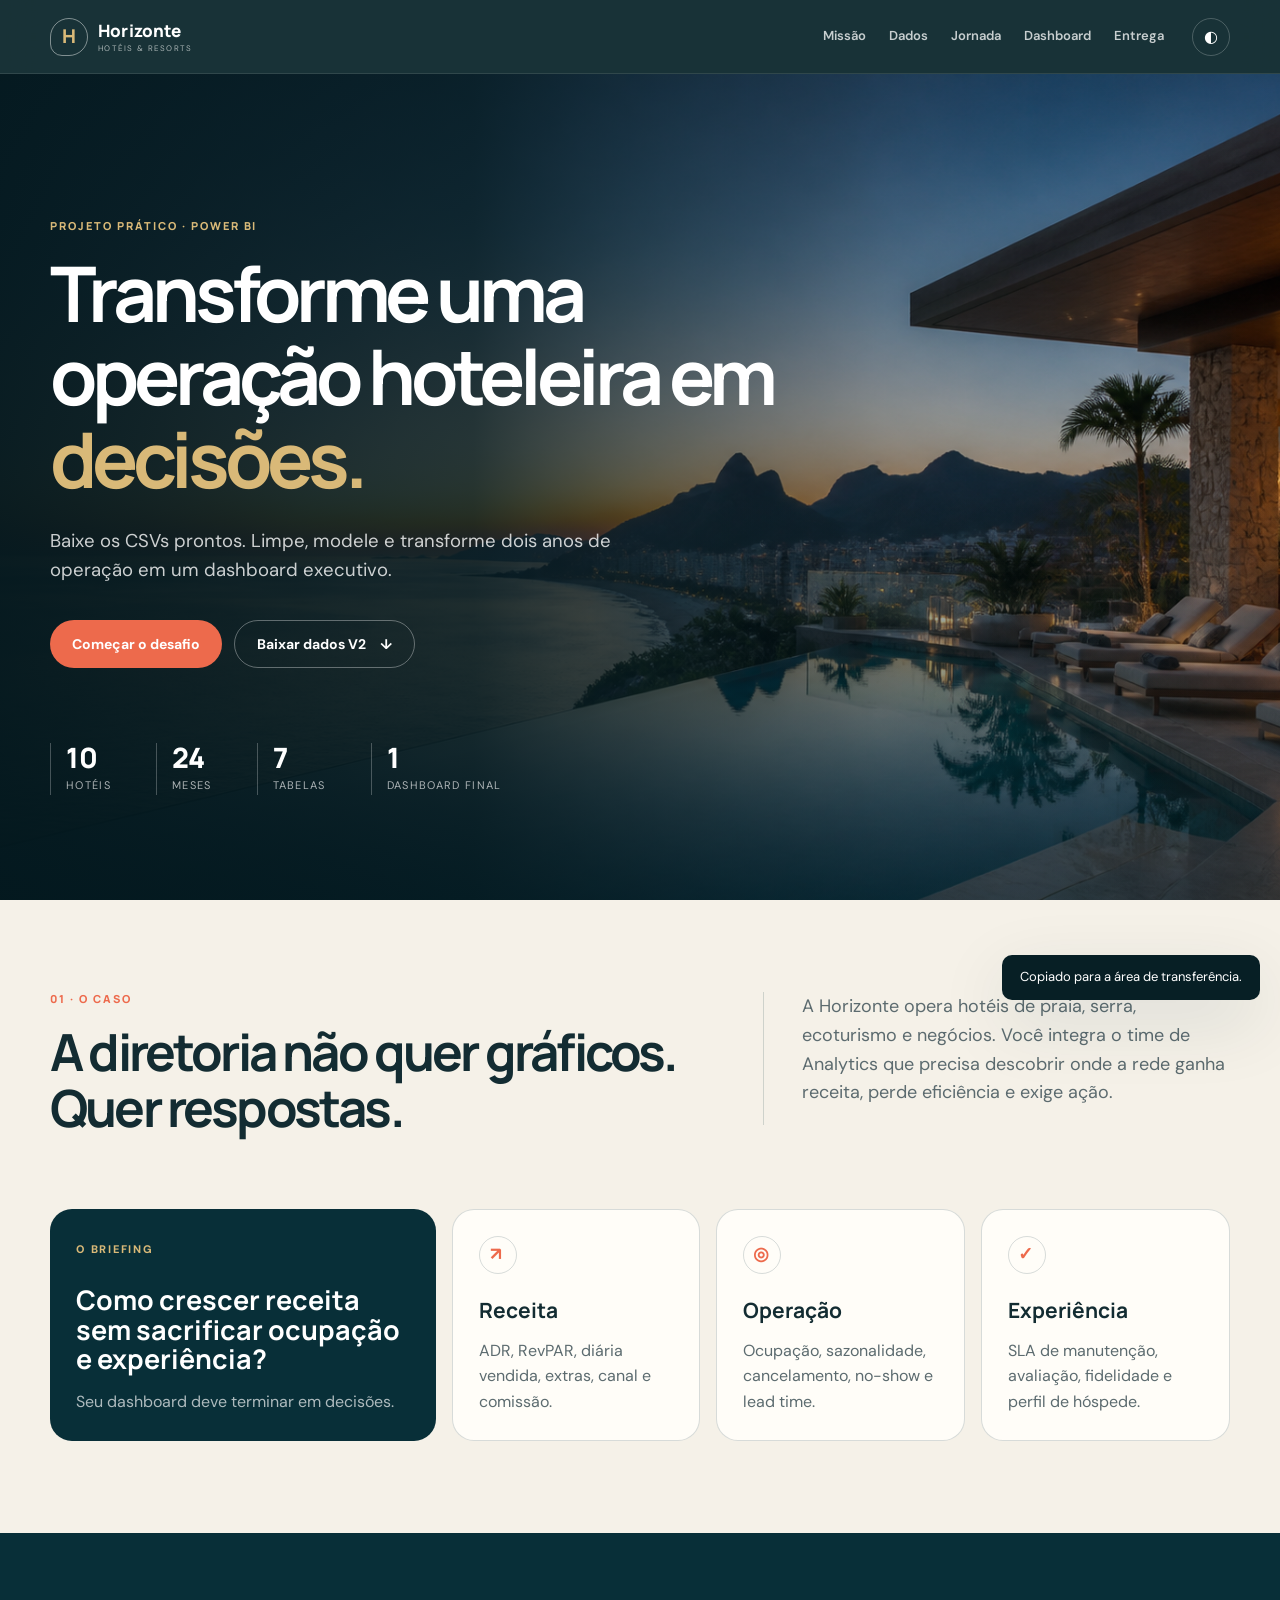
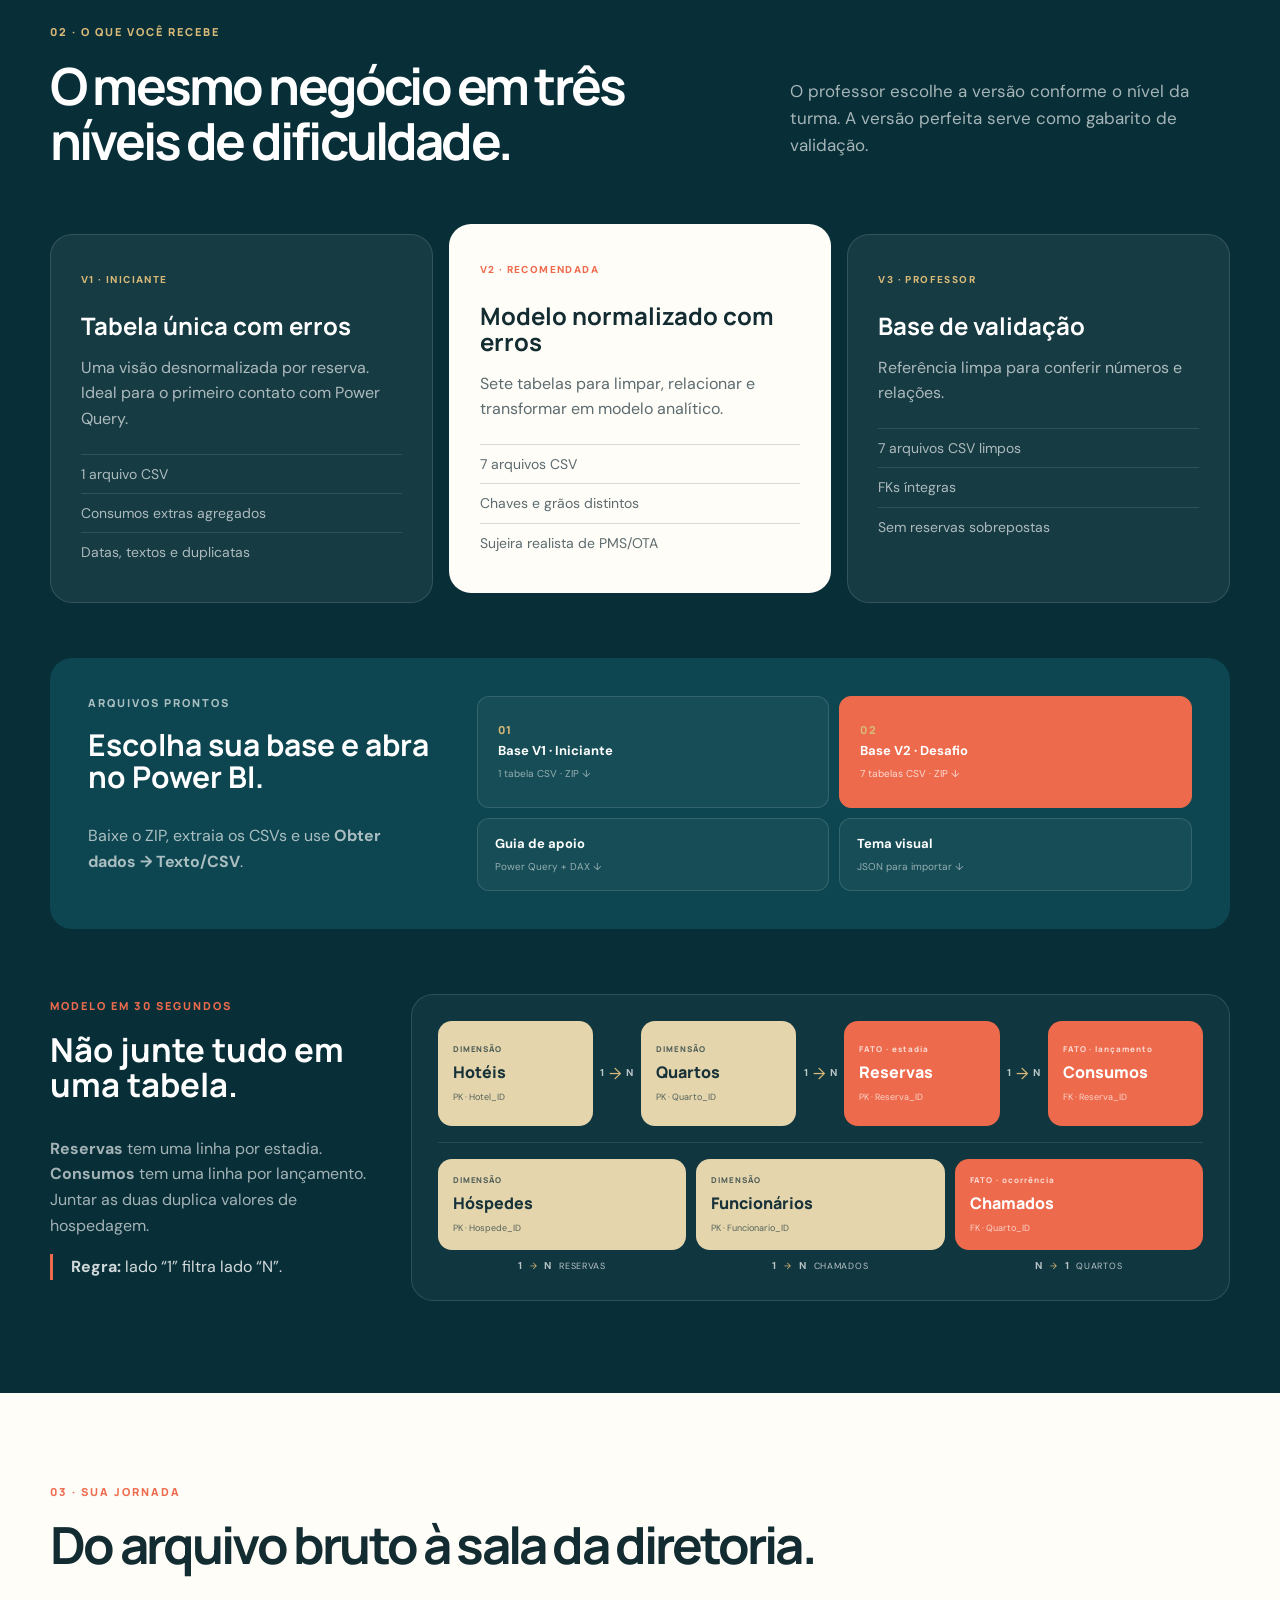
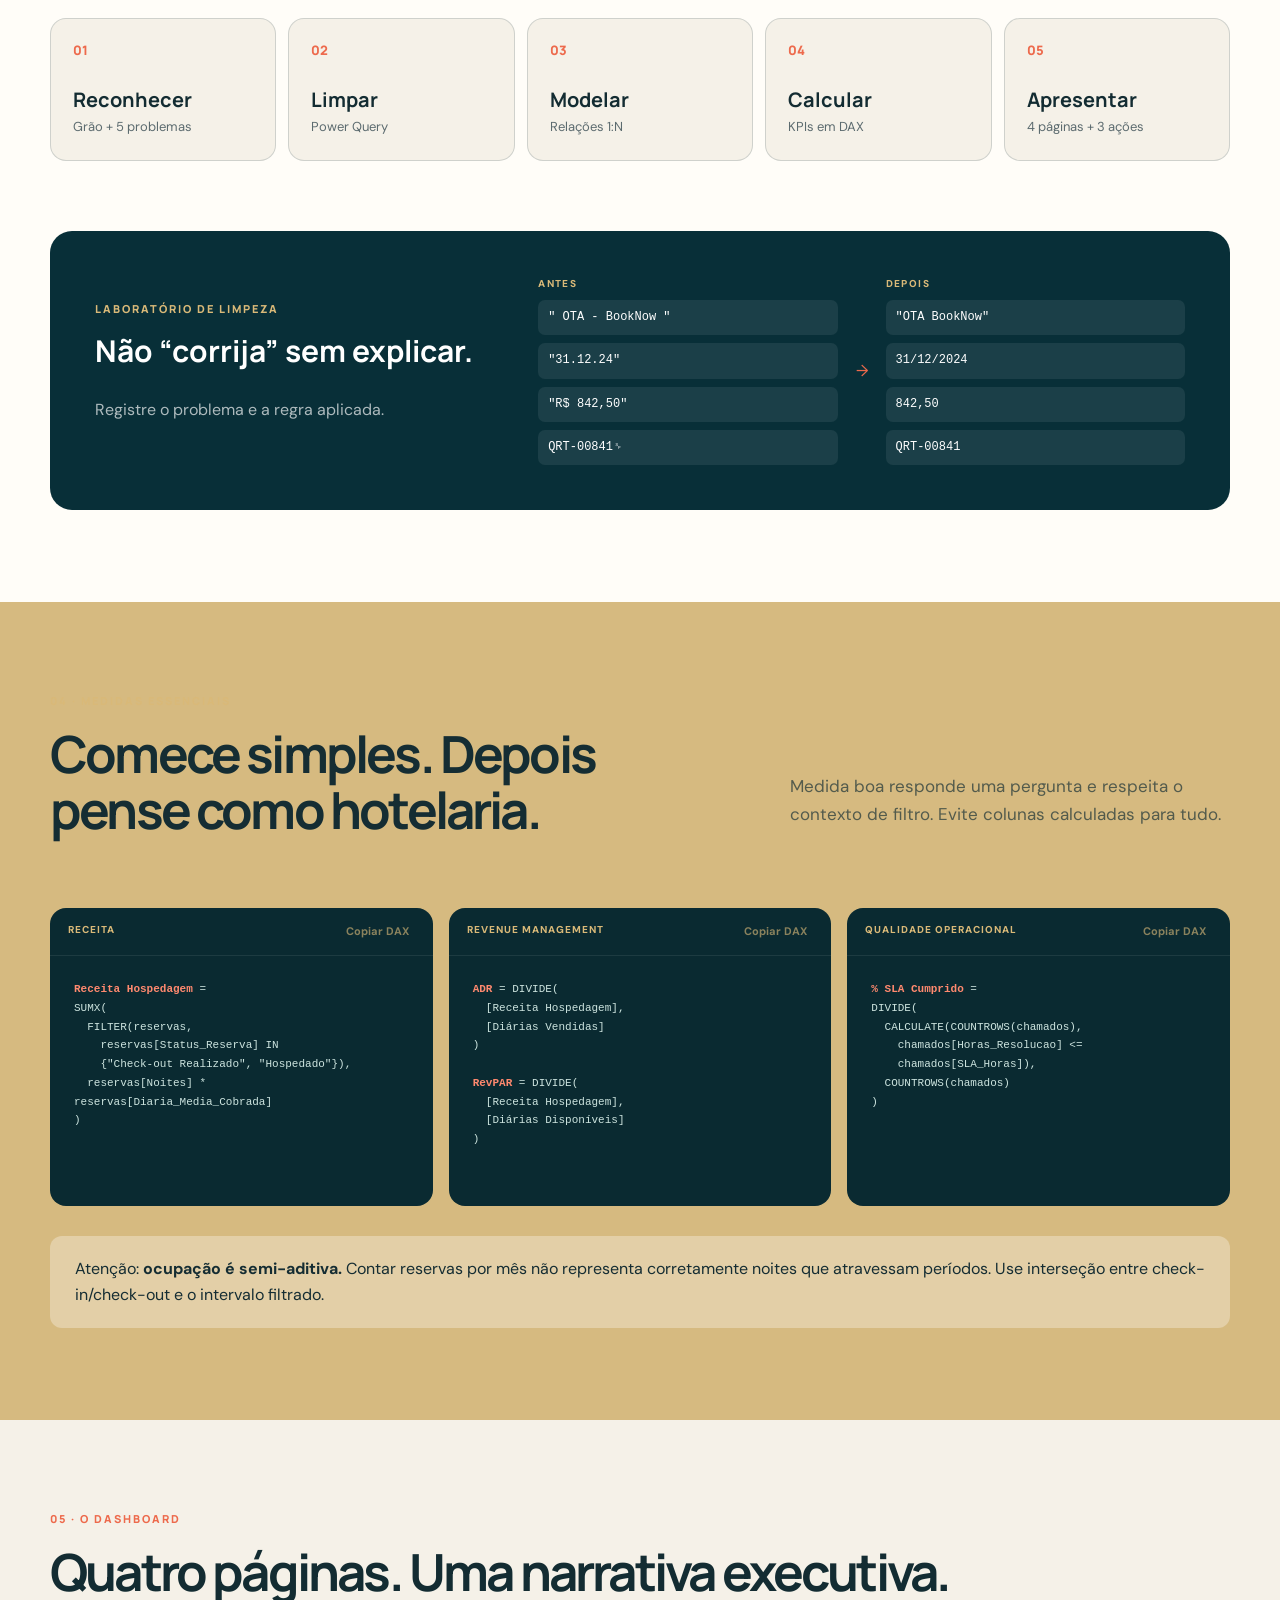
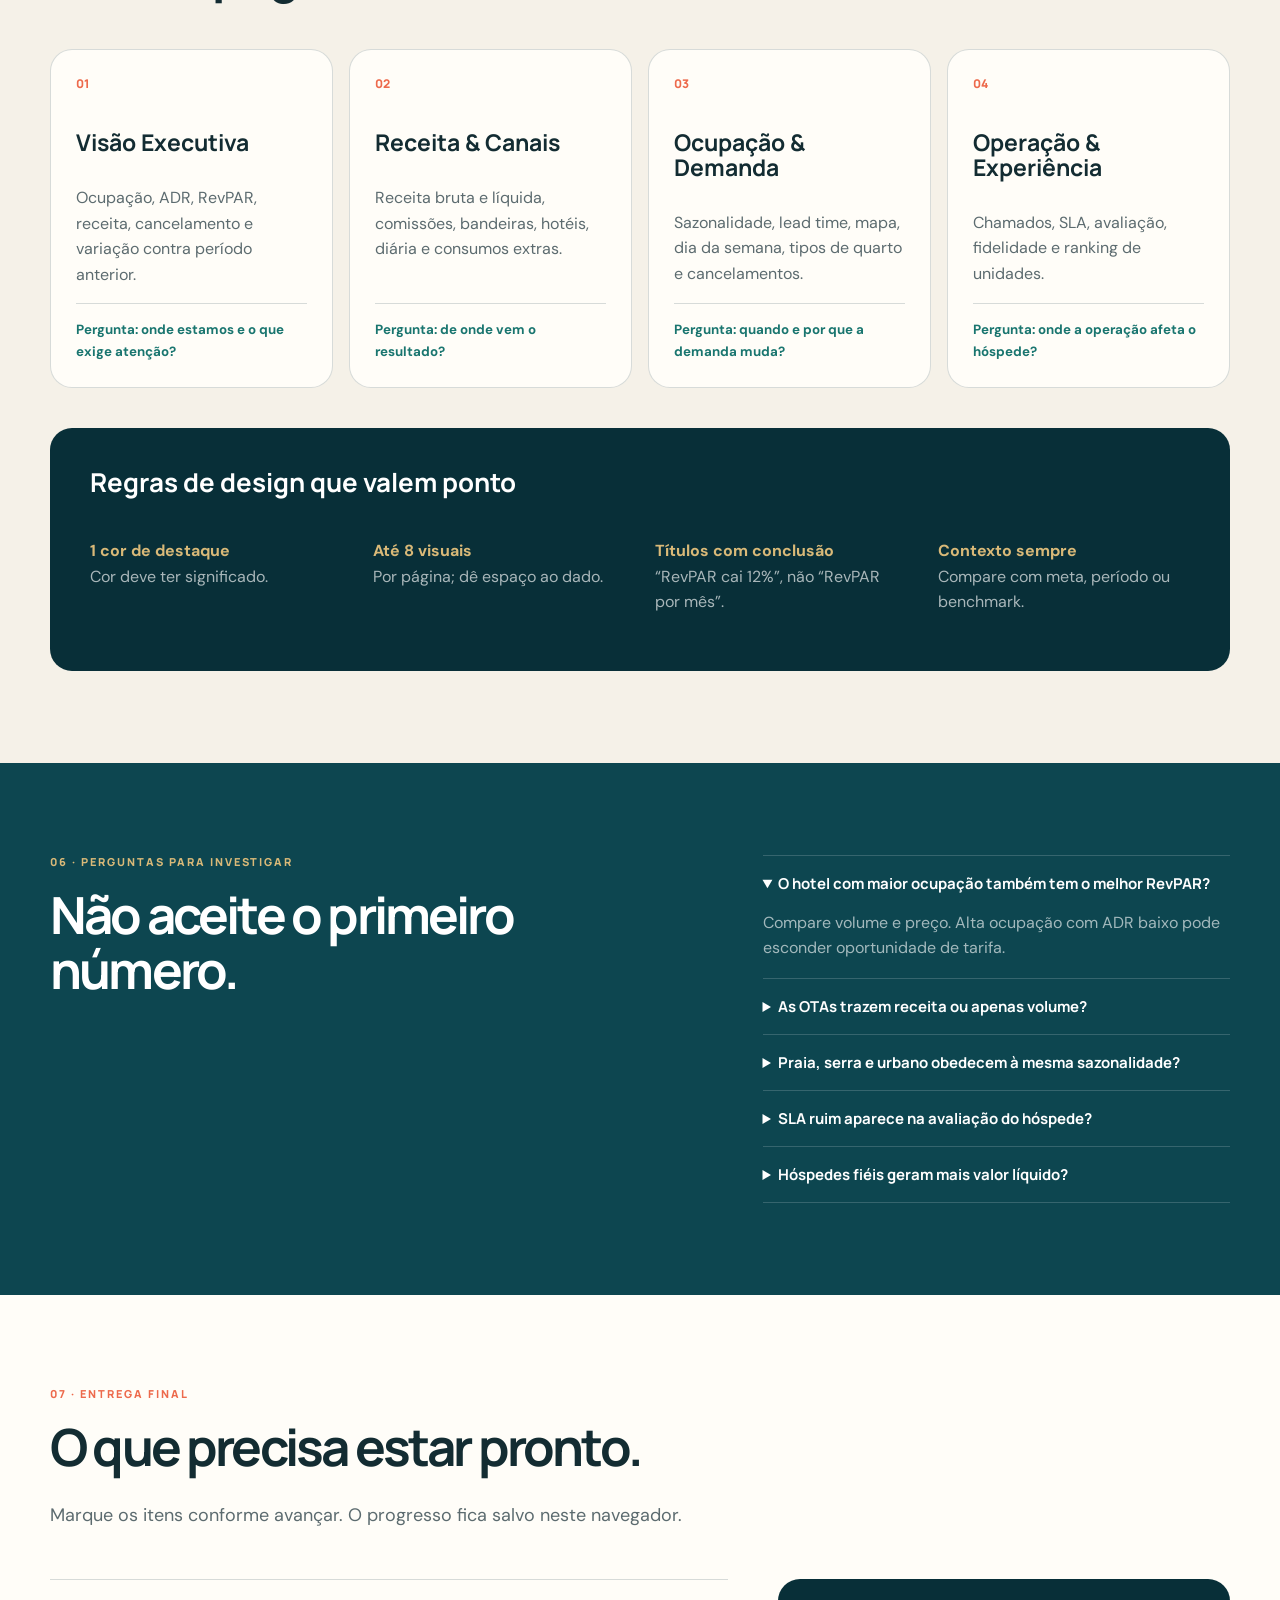
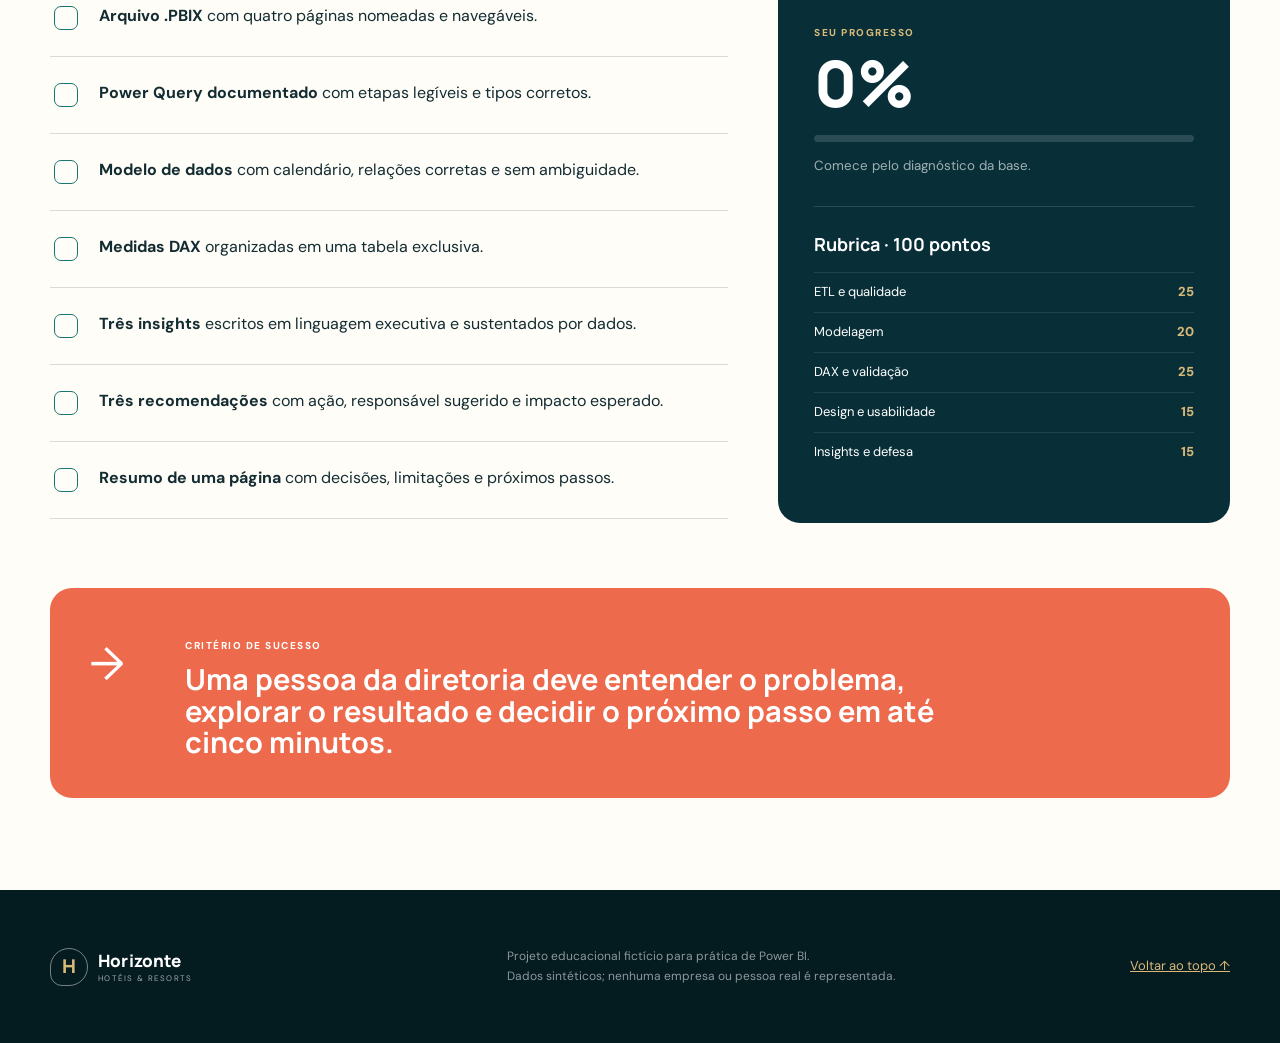
==== docs/index.html @ 4c32bcae "Simplifica site e publica datasets prontos" ====
<!doctype html>
<html lang="pt-BR">
<head>
  <meta charset="utf-8">
  <meta name="viewport" content="width=device-width, initial-scale=1">
  <meta name="description" content="Desafio completo de Power BI com dados sintéticos da rede fictícia Horizonte Hotéis & Resorts.">
  <meta name="theme-color" content="#092f38">
  <meta property="og:title" content="Horizonte Hotéis — Desafio Power BI">
  <meta property="og:description" content="Do dado bruto ao dashboard executivo: uma atividade prática de hotelaria.">
  <meta property="og:type" content="website">
  <meta property="og:url" content="https://profmv.github.io/kit-horizonte-hoteis/">
  <meta property="og:image" content="https://profmv.github.io/kit-horizonte-hoteis/assets/horizonte-hero.png">
  <link rel="canonical" href="https://profmv.github.io/kit-horizonte-hoteis/">
  <title>Horizonte Hotéis — Desafio Power BI</title>
  <link rel="preconnect" href="https://fonts.googleapis.com">
  <link rel="preconnect" href="https://fonts.gstatic.com" crossorigin>
  <link href="https://fonts.googleapis.com/css2?family=DM+Sans:wght@400;500;600;700&family=Manrope:wght@500;600;700;800&display=swap" rel="stylesheet">
  <link rel="stylesheet" href="styles.css">
</head>
<body>
  <a class="skip-link" href="#conteudo">Pular para o conteúdo</a>
  <div class="reading-progress" aria-hidden="true"><span id="readingBar"></span></div>

  <header class="topbar">
    <a class="brand" href="#inicio" aria-label="Horizonte Hotéis — início">
      <span class="brand-mark" aria-hidden="true">H</span>
      <span><strong>Horizonte</strong><small>Hotéis &amp; Resorts</small></span>
    </a>
    <button class="menu-button" id="menuButton" type="button" aria-expanded="false" aria-controls="mainNav">Menu</button>
    <nav id="mainNav" aria-label="Navegação principal">
      <a href="#missao">Missão</a>
      <a href="#dados">Dados</a>
      <a href="#jornada">Jornada</a>
      <a href="#dashboard">Dashboard</a>
      <a href="#entrega">Entrega</a>
    </nav>
    <button class="theme-button" id="themeButton" type="button" aria-label="Alternar tema">◐</button>
  </header>

  <main id="conteudo">
    <section class="hero" id="inicio">
      <img src="assets/horizonte-hero.png" alt="Resort contemporâneo com piscina e vista para o litoral ao amanhecer">
      <div class="hero-overlay"></div>
      <div class="hero-content wrap">
        <p class="eyebrow">PROJETO PRÁTICO · POWER BI</p>
        <h1>Transforme uma operação hoteleira em <em>decisões.</em></h1>
        <p class="hero-copy">Baixe os CSVs prontos. Limpe, modele e transforme dois anos de operação em um dashboard executivo.</p>
        <div class="hero-actions">
          <a class="button primary" href="#missao">Começar o desafio</a>
          <a class="button ghost" href="downloads/base-v2-desafio.zip" download>Baixar dados V2 <span>↓</span></a>
        </div>
        <dl class="hero-stats" aria-label="Resumo do desafio">
          <div><dt>10</dt><dd>hotéis</dd></div>
          <div><dt>24</dt><dd>meses</dd></div>
          <div><dt>7</dt><dd>tabelas</dd></div>
          <div><dt>1</dt><dd>dashboard final</dd></div>
        </dl>
      </div>
    </section>

    <section class="section intro" id="missao">
      <div class="wrap split-heading">
        <div>
          <p class="eyebrow coral">01 · O CASO</p>
          <h2>A diretoria não quer gráficos.<br>Quer respostas.</h2>
        </div>
        <div class="lead-block">
          <p>A Horizonte opera hotéis de praia, serra, ecoturismo e negócios. Você integra o time de Analytics que precisa descobrir onde a rede ganha receita, perde eficiência e exige ação.</p>
        </div>
      </div>
      <div class="wrap brief-grid">
        <article class="brief-card featured">
          <span class="card-number">O briefing</span>
          <h3>Como crescer receita sem sacrificar ocupação e experiência?</h3>
          <p>Seu dashboard deve terminar em decisões.</p>
        </article>
        <article class="brief-card">
          <span class="icon-chip" aria-hidden="true">↗</span>
          <h3>Receita</h3>
          <p>ADR, RevPAR, diária vendida, extras, canal e comissão.</p>
        </article>
        <article class="brief-card">
          <span class="icon-chip" aria-hidden="true">◎</span>
          <h3>Operação</h3>
          <p>Ocupação, sazonalidade, cancelamento, no-show e lead time.</p>
        </article>
        <article class="brief-card">
          <span class="icon-chip" aria-hidden="true">✓</span>
          <h3>Experiência</h3>
          <p>SLA de manutenção, avaliação, fidelidade e perfil de hóspede.</p>
        </article>
      </div>
    </section>

    <section class="section data-section" id="dados">
      <div class="wrap">
        <p class="eyebrow sand">02 · O QUE VOCÊ RECEBE</p>
        <div class="section-title-row">
          <h2>O mesmo negócio em três níveis de dificuldade.</h2>
          <p>O professor escolhe a versão conforme o nível da turma. A versão perfeita serve como gabarito de validação.</p>
        </div>
        <div class="version-grid">
          <article class="version-card">
            <span class="version-tag">V1 · INICIANTE</span>
            <h3>Tabela única com erros</h3>
            <p>Uma visão desnormalizada por reserva. Ideal para o primeiro contato com Power Query.</p>
            <ul>
              <li>1 arquivo CSV</li>
              <li>Consumos extras agregados</li>
              <li>Datas, textos e duplicatas</li>
            </ul>
          </article>
          <article class="version-card recommended">
            <span class="version-tag">V2 · RECOMENDADA</span>
            <h3>Modelo normalizado com erros</h3>
            <p>Sete tabelas para limpar, relacionar e transformar em modelo analítico.</p>
            <ul>
              <li>7 arquivos CSV</li>
              <li>Chaves e grãos distintos</li>
              <li>Sujeira realista de PMS/OTA</li>
            </ul>
          </article>
          <article class="version-card">
            <span class="version-tag">V3 · PROFESSOR</span>
            <h3>Base de validação</h3>
            <p>Referência limpa para conferir números e relações.</p>
            <ul>
              <li>7 arquivos CSV limpos</li>
              <li>FKs íntegras</li>
              <li>Sem reservas sobrepostas</li>
            </ul>
          </article>
        </div>

        <div class="download-panel student-downloads">
          <div>
            <p class="eyebrow">ARQUIVOS PRONTOS</p>
            <h3>Escolha sua base e abra no Power BI.</h3>
            <p>Baixe o ZIP, extraia os CSVs e use <strong>Obter dados → Texto/CSV</strong>.</p>
          </div>
          <div class="download-links primary-downloads">
            <a class="download-main" href="downloads/base-v1-iniciante.zip" download><b>01</b><strong>Base V1 · Iniciante</strong><span>1 tabela CSV · ZIP ↓</span></a>
            <a class="download-main recommended-download" href="downloads/base-v2-desafio.zip" download><b>02</b><strong>Base V2 · Desafio</strong><span>7 tabelas CSV · ZIP ↓</span></a>
            <a href="downloads/DICAS_POWERBI.md" download><strong>Guia de apoio</strong><span>Power Query + DAX ↓</span></a>
            <a href="assets/tema-horizonte.json" download><strong>Tema visual</strong><span>JSON para importar ↓</span></a>
          </div>
        </div>

        <div class="schema" aria-label="Mapa de relacionamentos sugerido">
          <div class="schema-copy">
            <p class="eyebrow coral">MODELO EM 30 SEGUNDOS</p>
            <h3>Não junte tudo em uma tabela.</h3>
            <p><strong>Reservas</strong> tem uma linha por estadia. <strong>Consumos</strong> tem uma linha por lançamento. Juntar as duas duplica valores de hospedagem.</p>
            <p class="tip"><strong>Regra:</strong> lado “1” filtra lado “N”.</p>
          </div>
          <div class="model-board">
            <div class="model-path">
              <article class="model-node dim-node"><span>DIMENSÃO</span><strong>Hotéis</strong><small>PK · Hotel_ID</small></article>
              <div class="model-link"><b>1</b><i>→</i><b>N</b></div>
              <article class="model-node dim-node"><span>DIMENSÃO</span><strong>Quartos</strong><small>PK · Quarto_ID</small></article>
              <div class="model-link"><b>1</b><i>→</i><b>N</b></div>
              <article class="model-node fact-node"><span>FATO · estadia</span><strong>Reservas</strong><small>PK · Reserva_ID</small></article>
              <div class="model-link"><b>1</b><i>→</i><b>N</b></div>
              <article class="model-node fact-node"><span>FATO · lançamento</span><strong>Consumos</strong><small>FK · Reserva_ID</small></article>
            </div>
            <div class="model-branches">
              <div><article class="model-node dim-node"><span>DIMENSÃO</span><strong>Hóspedes</strong><small>PK · Hospede_ID</small></article><div class="branch-link"><b>1</b><i>→</i><b>N</b><span>Reservas</span></div></div>
              <div><article class="model-node dim-node"><span>DIMENSÃO</span><strong>Funcionários</strong><small>PK · Funcionario_ID</small></article><div class="branch-link"><b>1</b><i>→</i><b>N</b><span>Chamados</span></div></div>
              <div><article class="model-node fact-node"><span>FATO · ocorrência</span><strong>Chamados</strong><small>FK · Quarto_ID</small></article><div class="branch-link"><b>N</b><i>→</i><b>1</b><span>Quartos</span></div></div>
            </div>
          </div>
        </div>
      </div>
    </section>

    <section class="section journey" id="jornada">
      <div class="wrap">
        <p class="eyebrow coral">03 · SUA JORNADA</p>
        <h2>Do arquivo bruto à sala da diretoria.</h2>
        <div class="timeline compact-steps">
          <article class="timeline-item"><span class="step">01</span><div><h3>Reconhecer</h3><p>Grão + 5 problemas</p></div></article>
          <article class="timeline-item"><span class="step">02</span><div><h3>Limpar</h3><p>Power Query</p></div></article>
          <article class="timeline-item"><span class="step">03</span><div><h3>Modelar</h3><p>Relações 1:N</p></div></article>
          <article class="timeline-item"><span class="step">04</span><div><h3>Calcular</h3><p>KPIs em DAX</p></div></article>
          <article class="timeline-item"><span class="step">05</span><div><h3>Apresentar</h3><p>4 páginas + 3 ações</p></div></article>
        </div>

        <div class="cleaning-lab">
          <div>
            <p class="eyebrow sand">LABORATÓRIO DE LIMPEZA</p>
            <h3>Não “corrija” sem explicar.</h3>
            <p>Registre o problema e a regra aplicada.</p>
          </div>
          <div class="before-after">
            <div><span>ANTES</span><code>" OTA - BookNow "</code><code>"31.12.24"</code><code>"R$ 842,50"</code><code>QRT-00841␠</code></div>
            <div class="arrow" aria-hidden="true">→</div>
            <div><span>DEPOIS</span><code>"OTA BookNow"</code><code>31/12/2024</code><code>842,50</code><code>QRT-00841</code></div>
          </div>
        </div>
      </div>
    </section>

    <section class="section dax-section" id="medidas">
      <div class="wrap">
        <div class="section-title-row">
          <div><p class="eyebrow sand">04 · MEDIDAS ESSENCIAIS</p><h2>Comece simples. Depois pense como hotelaria.</h2></div>
          <p>Medida boa responde uma pergunta e respeita o contexto de filtro. Evite colunas calculadas para tudo.</p>
        </div>
        <div class="dax-grid">
          <article class="dax-card">
            <div><span>Receita</span><button class="copy-button" data-copy="Receita Hospedagem =&#10;SUMX(&#10;  FILTER(reservas, reservas[Status_Reserva] IN {\"Check-out Realizado\", \"Hospedado\"}),&#10;  reservas[Noites] * reservas[Diaria_Media_Cobrada]&#10;)">Copiar DAX</button></div>
            <pre><code><b>Receita Hospedagem</b> =
SUMX(
  FILTER(reservas,
    reservas[Status_Reserva] IN
    {"Check-out Realizado", "Hospedado"}),
  reservas[Noites] * reservas[Diaria_Media_Cobrada]
)</code></pre>
          </article>
          <article class="dax-card">
            <div><span>Revenue management</span><button class="copy-button" data-copy="ADR = DIVIDE([Receita Hospedagem], [Diárias Vendidas])&#10;&#10;RevPAR = DIVIDE([Receita Hospedagem], [Diárias Disponíveis])">Copiar DAX</button></div>
            <pre><code><b>ADR</b> = DIVIDE(
  [Receita Hospedagem],
  [Diárias Vendidas]
)

<b>RevPAR</b> = DIVIDE(
  [Receita Hospedagem],
  [Diárias Disponíveis]
)</code></pre>
          </article>
          <article class="dax-card">
            <div><span>Qualidade operacional</span><button class="copy-button" data-copy="% SLA Cumprido =&#10;DIVIDE(&#10;  CALCULATE(COUNTROWS(chamados_manutencao), chamados_manutencao[Horas_Resolucao] <= chamados_manutencao[SLA_Horas]),&#10;  COUNTROWS(chamados_manutencao)&#10;)">Copiar DAX</button></div>
            <pre><code><b>% SLA Cumprido</b> =
DIVIDE(
  CALCULATE(COUNTROWS(chamados),
    chamados[Horas_Resolucao] &lt;=
    chamados[SLA_Horas]),
  COUNTROWS(chamados)
)</code></pre>
          </article>
        </div>
        <p class="note">Atenção: <strong>ocupação é semi-aditiva.</strong> Contar reservas por mês não representa corretamente noites que atravessam períodos. Use interseção entre check-in/check-out e o intervalo filtrado.</p>
      </div>
    </section>

    <section class="section dashboard-section" id="dashboard">
      <div class="wrap">
        <p class="eyebrow coral">05 · O DASHBOARD</p>
        <h2>Quatro páginas. Uma narrativa executiva.</h2>
        <div class="page-grid">
          <article class="page-card"><span>01</span><h3>Visão Executiva</h3><p>Ocupação, ADR, RevPAR, receita, cancelamento e variação contra período anterior.</p><small>Pergunta: onde estamos e o que exige atenção?</small></article>
          <article class="page-card"><span>02</span><h3>Receita &amp; Canais</h3><p>Receita bruta e líquida, comissões, bandeiras, hotéis, diária e consumos extras.</p><small>Pergunta: de onde vem o resultado?</small></article>
          <article class="page-card"><span>03</span><h3>Ocupação &amp; Demanda</h3><p>Sazonalidade, lead time, mapa, dia da semana, tipos de quarto e cancelamentos.</p><small>Pergunta: quando e por que a demanda muda?</small></article>
          <article class="page-card"><span>04</span><h3>Operação &amp; Experiência</h3><p>Chamados, SLA, avaliação, fidelidade e ranking de unidades.</p><small>Pergunta: onde a operação afeta o hóspede?</small></article>
        </div>
        <div class="visual-rules">
          <h3>Regras de design que valem ponto</h3>
          <div><p><strong>1 cor de destaque</strong><br>Cor deve ter significado.</p><p><strong>Até 8 visuais</strong><br>Por página; dê espaço ao dado.</p><p><strong>Títulos com conclusão</strong><br>“RevPAR cai 12%”, não “RevPAR por mês”.</p><p><strong>Contexto sempre</strong><br>Compare com meta, período ou benchmark.</p></div>
        </div>
      </div>
    </section>

    <section class="section insight-section">
      <div class="wrap split-heading">
        <div><p class="eyebrow sand">06 · PERGUNTAS PARA INVESTIGAR</p><h2>Não aceite o primeiro número.</h2></div>
        <div class="question-list">
          <details open><summary>O hotel com maior ocupação também tem o melhor RevPAR?</summary><p>Compare volume e preço. Alta ocupação com ADR baixo pode esconder oportunidade de tarifa.</p></details>
          <details><summary>As OTAs trazem receita ou apenas volume?</summary><p>Considere a comissão de 15%–18% antes de comparar os canais.</p></details>
          <details><summary>Praia, serra e urbano obedecem à mesma sazonalidade?</summary><p>Construa um heatmap por mês e dia da semana. Procure padrões que se invertem.</p></details>
          <details><summary>SLA ruim aparece na avaliação do hóspede?</summary><p>Separe chamados dentro e fora do prazo e compare as distribuições de nota.</p></details>
          <details><summary>Hóspedes fiéis geram mais valor líquido?</summary><p>Compare frequência, desconto, ticket de extras e receita por nível de fidelidade.</p></details>
        </div>
      </div>
    </section>

    <section class="section delivery" id="entrega">
      <div class="wrap">
        <p class="eyebrow coral">07 · ENTREGA FINAL</p>
        <h2>O que precisa estar pronto.</h2>
        <p class="section-lead">Marque os itens conforme avançar. O progresso fica salvo neste navegador.</p>
        <div class="delivery-layout">
          <div class="checklist" id="checklist">
            <label><input type="checkbox" data-task="pbix"><span><strong>Arquivo .PBIX</strong> com quatro páginas nomeadas e navegáveis.</span></label>
            <label><input type="checkbox" data-task="query"><span><strong>Power Query documentado</strong> com etapas legíveis e tipos corretos.</span></label>
            <label><input type="checkbox" data-task="model"><span><strong>Modelo de dados</strong> com calendário, relações corretas e sem ambiguidade.</span></label>
            <label><input type="checkbox" data-task="dax"><span><strong>Medidas DAX</strong> organizadas em uma tabela exclusiva.</span></label>
            <label><input type="checkbox" data-task="insights"><span><strong>Três insights</strong> escritos em linguagem executiva e sustentados por dados.</span></label>
            <label><input type="checkbox" data-task="actions"><span><strong>Três recomendações</strong> com ação, responsável sugerido e impacto esperado.</span></label>
            <label><input type="checkbox" data-task="readme"><span><strong>Resumo de uma página</strong> com decisões, limitações e próximos passos.</span></label>
          </div>
          <aside class="score-card">
            <p>SEU PROGRESSO</p>
            <strong id="progressValue">0%</strong>
            <div class="progress-track"><span id="taskProgress"></span></div>
            <small id="progressMessage">Comece pelo diagnóstico da base.</small>
            <hr>
            <h3>Rubrica · 100 pontos</h3>
            <dl><div><dt>ETL e qualidade</dt><dd>25</dd></div><div><dt>Modelagem</dt><dd>20</dd></div><div><dt>DAX e validação</dt><dd>25</dd></div><div><dt>Design e usabilidade</dt><dd>15</dd></div><div><dt>Insights e defesa</dt><dd>15</dd></div></dl>
          </aside>
        </div>
        <div class="final-callout">
          <span aria-hidden="true">→</span>
          <div><p>CRITÉRIO DE SUCESSO</p><h3>Uma pessoa da diretoria deve entender o problema, explorar o resultado e decidir o próximo passo em até cinco minutos.</h3></div>
        </div>
      </div>
    </section>
  </main>

  <footer>
    <div class="wrap footer-grid">
      <div class="brand footer-brand"><span class="brand-mark">H</span><span><strong>Horizonte</strong><small>Hotéis &amp; Resorts</small></span></div>
      <p>Projeto educacional fictício para prática de Power BI.<br>Dados sintéticos; nenhuma empresa ou pessoa real é representada.</p>
      <a href="#inicio">Voltar ao topo ↑</a>
    </div>
  </footer>
  <div class="toast" id="toast" role="status" aria-live="polite">Copiado para a área de transferência.</div>
  <script src="script.js" defer></script>
</body>
</html>
---- docs/styles.css ----
:root {
  color-scheme: light;
  --ink: #132c32;
  --muted: #5c6b6f;
  --paper: #f5f1e8;
  --paper-2: #fffdf8;
  --navy: #082f38;
  --navy-2: #0d4650;
  --teal: #19756f;
  --coral: #ed6a4c;
  --sand: #d9b978;
  --line: rgba(8, 47, 56, .16);
  --shadow: 0 22px 70px rgba(8, 47, 56, .12);
  --radius: 22px;
}

* { box-sizing: border-box; }
html { scroll-behavior: smooth; scroll-padding-top: 84px; }
body { margin: 0; background: var(--paper); color: var(--ink); font-family: "DM Sans", sans-serif; line-height: 1.6; }
body.dark { --ink: #eef6f3; --muted: #a9b8b8; --paper: #0a252b; --paper-2: #10333a; --navy: #061d22; --navy-2: #0c3b43; --line: rgba(226, 237, 229, .16); --shadow: 0 22px 70px rgba(0,0,0,.28); }
a { color: inherit; }
button, input { font: inherit; }
.wrap { width: min(1180px, calc(100% - 40px)); margin-inline: auto; }
.skip-link { position: fixed; left: 12px; top: -60px; background: white; color: #111; z-index: 100; padding: 10px 14px; border-radius: 8px; }
.skip-link:focus { top: 12px; }
.reading-progress { position: fixed; z-index: 50; inset: 0 0 auto; height: 3px; background: transparent; }
.reading-progress span { display: block; width: 0; height: 100%; background: var(--coral); }

.topbar { height: 74px; padding: 0 max(20px, calc((100% - 1180px)/2)); display: flex; align-items: center; gap: 28px; position: sticky; top: 0; z-index: 40; color: #fff; background: rgba(5,34,40,.92); backdrop-filter: blur(18px); border-bottom: 1px solid rgba(255,255,255,.1); }
.brand { text-decoration: none; display: inline-flex; align-items: center; gap: 10px; margin-right: auto; line-height: 1; }
.brand-mark { width: 38px; height: 38px; display: grid; place-items: center; border: 1px solid rgba(255,255,255,.45); border-radius: 50% 50% 50% 12px; font: 800 19px/1 Manrope; color: var(--sand); }
.brand strong { font: 800 17px/1 Manrope; letter-spacing: .01em; display: block; }
.brand small { display: block; margin-top: 5px; text-transform: uppercase; letter-spacing: .16em; font-size: 8px; color: rgba(255,255,255,.62); }
nav { display: flex; gap: 23px; font-size: 13px; font-weight: 600; }
nav a { text-decoration: none; color: rgba(255,255,255,.76); transition: color .2s; }
nav a:hover, nav a:focus { color: #fff; }
.theme-button, .menu-button { color: #fff; background: transparent; border: 1px solid rgba(255,255,255,.22); border-radius: 999px; cursor: pointer; }
.theme-button { width: 38px; height: 38px; }
.menu-button { display: none; padding: 7px 13px; }

.hero { min-height: calc(100vh - 74px); position: relative; display: grid; align-items: center; overflow: hidden; background: var(--navy); color: white; }
.hero > img { position: absolute; inset: 0; width: 100%; height: 100%; object-fit: cover; object-position: center; }
.hero-overlay { position: absolute; inset: 0; background: linear-gradient(90deg, rgba(3,24,30,.96) 0%, rgba(3,25,31,.86) 37%, rgba(3,25,31,.3) 69%, rgba(3,25,31,.06)), linear-gradient(0deg, rgba(3,25,31,.5), transparent 50%); }
.hero-content { position: relative; z-index: 1; padding-block: 100px 60px; }
.eyebrow { color: var(--teal); font: 800 11px/1.3 Manrope, sans-serif; letter-spacing: .18em; text-transform: uppercase; margin: 0 0 18px; }
.hero .eyebrow, .eyebrow.sand { color: var(--sand); }
.eyebrow.coral { color: var(--coral); }
h1, h2, h3 { font-family: Manrope, sans-serif; line-height: 1.08; margin-top: 0; }
h1 { font-size: clamp(3.2rem, 6vw, 6.8rem); letter-spacing: -.065em; max-width: 810px; margin-bottom: 26px; }
h1 em { color: var(--sand); font-style: normal; }
.hero-copy { max-width: 610px; font-size: clamp(1rem, 1.45vw, 1.23rem); color: rgba(255,255,255,.79); margin-bottom: 34px; }
.hero-actions { display: flex; gap: 12px; flex-wrap: wrap; }
.button { display: inline-flex; min-height: 48px; align-items: center; gap: 14px; border-radius: 999px; padding: 0 22px; text-decoration: none; font-weight: 700; font-size: 14px; }
.button.primary { background: var(--coral); color: white; }
.button.ghost { border: 1px solid rgba(255,255,255,.34); color: white; }
.button:hover { transform: translateY(-2px); }
.hero-stats { display: flex; gap: 45px; margin: 75px 0 0; }
.hero-stats div { border-left: 1px solid rgba(255,255,255,.25); padding-left: 15px; }
.hero-stats dt { font: 800 28px/1 Manrope; color: white; }
.hero-stats dd { margin: 6px 0 0; font-size: 11px; color: rgba(255,255,255,.66); text-transform: uppercase; letter-spacing: .12em; }

.section { padding: 92px 0; }
.section h2 { font-size: clamp(2.2rem, 4vw, 4.5rem); letter-spacing: -.055em; margin-bottom: 26px; }
.split-heading { display: grid; grid-template-columns: 1.15fr .85fr; gap: 80px; align-items: start; }
.lead-block { border-left: 1px solid var(--line); padding-left: 38px; color: var(--muted); font-size: 18px; }
.lead-block p:first-child { margin-top: 0; }
.brief-grid { margin-top: 48px; display: grid; grid-template-columns: 1.55fr repeat(3, 1fr); gap: 16px; }
.brief-card { background: var(--paper-2); min-height: 220px; padding: 26px; border: 1px solid var(--line); border-radius: var(--radius); }
.brief-card.featured { color: white; background: var(--navy); border: 0; }
.brief-card h3 { font-size: 21px; margin: 25px 0 13px; }
.brief-card.featured h3 { font-size: 27px; }
.brief-card p { color: var(--muted); margin-bottom: 0; }
.brief-card.featured p { color: rgba(255,255,255,.67); }
.card-number, .icon-chip { font-size: 11px; color: var(--sand); text-transform: uppercase; letter-spacing: .16em; font-weight: 800; }
.icon-chip { display: grid; width: 38px; height: 38px; place-items: center; border: 1px solid var(--line); border-radius: 50%; color: var(--coral); font-size: 18px; }

.data-section { background: var(--navy); color: white; }
.section-title-row { display: grid; grid-template-columns: 1.2fr .8fr; gap: 80px; align-items: end; }
.section-title-row > p { color: rgba(255,255,255,.64); font-size: 17px; margin-bottom: 35px; }
.version-grid { display: grid; grid-template-columns: repeat(3, 1fr); gap: 16px; margin-top: 40px; }
.version-card { background: rgba(255,255,255,.06); border: 1px solid rgba(255,255,255,.13); border-radius: var(--radius); padding: 30px; }
.version-card.recommended { background: var(--paper-2); color: var(--ink); transform: translateY(-10px); }
.version-card h3 { font-size: 24px; margin: 22px 0 12px; }
.version-card p, .version-card li { color: rgba(255,255,255,.65); }
.version-card.recommended p, .version-card.recommended li { color: var(--muted); }
.version-card ul { list-style: none; padding: 0; margin: 22px 0 0; }
.version-card li { padding: 8px 0; border-top: 1px solid rgba(255,255,255,.11); font-size: 14px; }
.version-card.recommended li { border-color: var(--line); }
.version-tag { color: var(--sand); font-size: 10px; font-weight: 800; letter-spacing: .14em; }
.recommended .version-tag { color: var(--coral); }
.download-panel { display: grid; grid-template-columns: .65fr 1.35fr; gap: 44px; align-items: center; background: var(--navy-2); border-radius: var(--radius); margin-top: 55px; padding: 38px; }
.download-panel h3 { font-size: 30px; }
.download-panel p { color: rgba(255,255,255,.65); }
.terminal { background: #04181d; border-radius: 14px; overflow: hidden; box-shadow: 0 20px 45px rgba(0,0,0,.25); }
.terminal-head { height: 42px; display: flex; align-items: center; gap: 7px; padding: 0 14px; border-bottom: 1px solid rgba(255,255,255,.08); }
.terminal-head > span { width: 8px; height: 8px; border-radius: 50%; background: var(--coral); }
.terminal-head > span:nth-child(2) { background: var(--sand); }
.terminal-head > span:nth-child(3) { background: var(--teal); }
.copy-button { margin-left: auto; border: 0; background: transparent; color: inherit; opacity: .62; cursor: pointer; font-size: 11px; font-weight: 700; }
.copy-button:hover { opacity: 1; }
.terminal pre { margin: 0; padding: 25px; overflow-x: auto; color: #c9ece5; font-size: 13px; }
.download-links { display: grid; grid-template-columns: repeat(2, 1fr); gap: 10px; }
.download-links a { display: flex; flex-direction: column; gap: 4px; border: 1px solid rgba(255,255,255,.13); border-radius: 12px; padding: 15px 17px; text-decoration: none; background: rgba(255,255,255,.04); transition: background .2s, transform .2s; }
.download-links a:hover { background: rgba(255,255,255,.09); transform: translateY(-2px); }
.download-links strong { color: white; font-size: 13px; }.download-links span { color: rgba(255,255,255,.55); font-size: 10px; }
.download-links a.download-main { min-height: 112px; justify-content: center; padding: 20px; }
.download-main b { color: var(--sand); font: 800 11px Manrope; letter-spacing: .12em; }
.download-links .recommended-download { background: var(--coral); border-color: var(--coral); }
.download-links .recommended-download span { color: rgba(255,255,255,.76); }
.schema { margin-top: 65px; display: grid; grid-template-columns: .56fr 1.44fr; gap: 42px; align-items: center; }
.schema-copy p { color: rgba(255,255,255,.63); }
.schema-copy h3 { font-size: 33px; }
.schema-copy .tip { color: rgba(255,255,255,.82); border-left: 3px solid var(--coral); padding-left: 18px; }
.model-board { border: 1px solid rgba(255,255,255,.13); border-radius: var(--radius); padding: 26px; background: rgba(255,255,255,.035); }
.model-path { display: grid; grid-template-columns: minmax(105px,1fr) 48px minmax(105px,1fr) 48px minmax(105px,1fr) 48px minmax(105px,1fr); align-items: center; }
.model-node { min-width: 0; min-height: 105px; display: flex; flex-direction: column; justify-content: center; gap: 7px; border-radius: 14px; padding: 15px; }
.model-node span { font: 800 8px Manrope; letter-spacing: .12em; opacity: .72; }.model-node strong { font: 800 16px Manrope; }.model-node small { font-size: 9px; opacity: .7; }
.dim-node { color: #173239; background: #e5d5ac; }.fact-node { color: white; background: var(--coral); }
.model-link { display: flex; align-items: center; justify-content: center; gap: 5px; color: rgba(255,255,255,.72); }.model-link b, .branch-link b { font-size: 10px; }.model-link i, .branch-link i { color: var(--sand); font-style: normal; }
.model-branches { display: grid; grid-template-columns: repeat(3,1fr); gap: 10px; margin-top: 16px; padding-top: 16px; border-top: 1px solid rgba(255,255,255,.1); }
.model-branches > div { display: grid; gap: 8px; }.model-branches .model-node { min-height: 86px; }.branch-link { display: flex; justify-content: center; align-items: center; gap: 7px; color: rgba(255,255,255,.7); font-size: 9px; text-transform: uppercase; letter-spacing: .08em; }

.journey { background: var(--paper-2); }
.section-lead { color: var(--muted); font-size: 18px; max-width: 680px; }
.timeline { margin-top: 65px; border-top: 1px solid var(--line); }
.timeline-item { display: grid; grid-template-columns: 105px 1fr; border-bottom: 1px solid var(--line); padding: 32px 0; }
.timeline-item .step { font: 800 13px Manrope; color: var(--coral); }
.timeline-item > div { display: grid; grid-template-columns: 110px 210px 1fr 230px; gap: 20px; align-items: center; }
.timeline-item h3, .timeline-item p { margin: 0; }.timeline-item h3 { font-size: 24px; }.timeline-item p { color: var(--muted); }.timeline-item .duration { font-size: 11px; text-transform: uppercase; letter-spacing: .08em; }.timeline-item strong { font-size: 12px; color: var(--teal); }
.compact-steps { display: grid; grid-template-columns: repeat(5,1fr); gap: 12px; border: 0; margin-top: 45px; }
.compact-steps .timeline-item { display: block; border: 1px solid var(--line); border-radius: 16px; padding: 22px; background: var(--paper); }
.compact-steps .timeline-item > div { display: block; }.compact-steps .step { display: block; margin-bottom: 30px; }.compact-steps h3 { font-size: 20px; margin-bottom: 7px; }.compact-steps p { font-size: 13px; }
.cleaning-lab { margin-top: 70px; padding: 45px; border-radius: var(--radius); color: white; background: var(--navy); display: grid; grid-template-columns: .75fr 1.25fr; gap: 55px; align-items: center; }
.cleaning-lab p { color: rgba(255,255,255,.67); }.cleaning-lab h3 { font-size: 30px; }
.before-after { display: grid; grid-template-columns: 1fr auto 1fr; gap: 18px; align-items: center; }
.before-after > div:not(.arrow) { display: grid; gap: 8px; }.before-after span { color: var(--sand); font-size: 10px; font-weight: 800; letter-spacing: .14em; }.before-after code { background: rgba(255,255,255,.08); padding: 8px 10px; border-radius: 7px; font-size: 12px; }.arrow { color: var(--coral); }

.dax-section { background: #d6ba80; color: #152d33; }
.dax-section .section-title-row > p { color: rgba(21,45,51,.68); }
.dax-grid { display: grid; grid-template-columns: repeat(3,1fr); gap: 16px; margin-top: 45px; }
.dax-card { background: #0a2a31; color: #cde4df; border-radius: 16px; overflow: hidden; min-width: 0; }
.dax-card > div { padding: 14px 18px; border-bottom: 1px solid rgba(255,255,255,.08); display: flex; color: var(--sand); text-transform: uppercase; font-size: 10px; font-weight: 800; letter-spacing: .1em; }
.dax-card pre { margin: 0; padding: 24px; min-height: 250px; overflow-x: auto; font-size: 11px; line-height: 1.7; white-space: pre-wrap; }.dax-card b { color: #ff896f; }.note { margin: 30px 0 0; padding: 20px 25px; background: rgba(255,255,255,.3); border-radius: 12px; }

.dashboard-section { background: var(--paper); }
.page-grid { display: grid; grid-template-columns: repeat(4, 1fr); gap: 16px; margin-top: 50px; }
.page-card { background: var(--paper-2); border: 1px solid var(--line); padding: 25px; border-radius: var(--radius); min-height: 275px; display: flex; flex-direction: column; }
.page-card > span { color: var(--coral); font: 800 12px Manrope; }.page-card h3 { font-size: 23px; margin: 38px 0 14px; }.page-card p { color: var(--muted); }.page-card small { margin-top: auto; padding-top: 15px; border-top: 1px solid var(--line); color: var(--teal); font-weight: 700; }
.visual-rules { background: var(--navy); color: white; border-radius: var(--radius); padding: 40px; margin-top: 40px; }.visual-rules h3 { font-size: 26px; }.visual-rules > div { display: grid; grid-template-columns: repeat(4,1fr); gap: 30px; }.visual-rules p { color: rgba(255,255,255,.65); }.visual-rules strong { color: var(--sand); }

.insight-section { background: var(--navy-2); color: white; }
.question-list details { border-top: 1px solid rgba(255,255,255,.17); padding: 17px 0; }.question-list details:last-child { border-bottom: 1px solid rgba(255,255,255,.17); }.question-list summary { cursor: pointer; font: 700 15px Manrope; }.question-list p { color: rgba(255,255,255,.62); margin-bottom: 0; }

.delivery { background: var(--paper-2); }
.delivery-layout { display: grid; grid-template-columns: 1.2fr .8fr; gap: 50px; margin-top: 50px; }
.checklist { border-top: 1px solid var(--line); }.checklist label { display: flex; gap: 18px; align-items: start; padding: 23px 0; border-bottom: 1px solid var(--line); cursor: pointer; }.checklist input { appearance: none; flex: 0 0 24px; height: 24px; border: 1px solid var(--teal); border-radius: 7px; display: grid; place-content: center; cursor: pointer; }.checklist input:checked { background: var(--teal); }.checklist input:checked::after { content: "✓"; color: white; font-size: 14px; }.checklist input:checked + span { opacity: .52; text-decoration: line-through; }.checklist strong { color: var(--ink); }
.score-card { background: var(--navy); color: white; border-radius: var(--radius); padding: 36px; position: sticky; top: 100px; align-self: start; }.score-card > p { color: var(--sand); font-size: 10px; font-weight: 800; letter-spacing: .15em; }.score-card > strong { font: 800 64px/1 Manrope; }.progress-track { height: 7px; background: rgba(255,255,255,.14); border-radius: 99px; margin: 20px 0 10px; overflow: hidden; }.progress-track span { display: block; height: 100%; width: 0; background: var(--coral); transition: width .3s; }.score-card small { color: rgba(255,255,255,.62); }.score-card hr { border: 0; border-top: 1px solid rgba(255,255,255,.14); margin: 28px 0; }.score-card h3 { font-size: 18px; }.score-card dl div { display: flex; justify-content: space-between; border-top: 1px solid rgba(255,255,255,.1); padding: 9px 0; font-size: 13px; }.score-card dd { color: var(--sand); font-weight: 800; }
.final-callout { margin-top: 65px; display: grid; grid-template-columns: 70px 1fr; gap: 25px; align-items: start; background: var(--coral); color: white; border-radius: var(--radius); padding: 40px; }.final-callout > span { font-size: 45px; }.final-callout p { font-size: 10px; font-weight: 800; letter-spacing: .15em; }.final-callout h3 { font-size: 29px; max-width: 830px; margin-bottom: 0; }

footer { background: #041b20; color: white; padding: 45px 0; }.footer-grid { display: grid; grid-template-columns: 1fr 1.4fr auto; gap: 40px; align-items: center; }.footer-grid p { color: rgba(255,255,255,.55); font-size: 12px; }.footer-grid > a { color: var(--sand); font-size: 13px; }
.toast { position: fixed; right: 20px; bottom: 20px; z-index: 80; color: white; background: #071f25; padding: 12px 18px; border-radius: 10px; box-shadow: var(--shadow); transform: translateY(120px); transition: transform .25s; font-size: 13px; }.toast.show { transform: translateY(0); }

@media (max-width: 980px) {
  nav { display: none; position: absolute; top: 64px; right: 20px; flex-direction: column; background: var(--navy); padding: 20px; border-radius: 14px; box-shadow: var(--shadow); }
  nav.open { display: flex; }.menu-button { display: block; }.theme-button { order: 3; }
  .brief-grid, .page-grid { grid-template-columns: repeat(2,1fr); }
  .version-grid, .dax-grid { grid-template-columns: 1fr; }.version-card.recommended { transform: none; }
  .compact-steps { grid-template-columns: repeat(3,1fr); }
  .schema, .download-panel, .cleaning-lab { grid-template-columns: 1fr; }
  .visual-rules > div { grid-template-columns: repeat(2,1fr); }
  .download-links { grid-template-columns: repeat(2,1fr); }
}
@media (max-width: 720px) {
  .wrap { width: min(100% - 28px, 1180px); }.section { padding: 78px 0; }
  .topbar { padding-inline: 14px; gap: 9px; }.brand small { display: none; }.theme-button { display: none; }
  .hero { min-height: 850px; }.hero > img { object-position: 65% center; }.hero-overlay { background: linear-gradient(90deg, rgba(3,24,30,.94), rgba(3,24,30,.58)), linear-gradient(0deg, rgba(3,24,30,.7), transparent); }.hero-content { padding-top: 80px; }.hero-stats { display: grid; grid-template-columns: repeat(2,1fr); gap: 25px; }
  .split-heading, .section-title-row, .delivery-layout { grid-template-columns: 1fr; gap: 25px; }.lead-block { padding-left: 20px; }.brief-grid, .page-grid { grid-template-columns: 1fr; }
  .download-panel, .cleaning-lab, .visual-rules, .final-callout { padding: 28px; }
  .model-path { display: flex; flex-direction: column; gap: 8px; }.model-node { width: 100%; }.model-link { transform: rotate(90deg); margin: 5px 0; }.model-branches { grid-template-columns: 1fr; }
  .compact-steps { grid-template-columns: 1fr 1fr; }.compact-steps .step { margin-bottom: 18px; }.before-after { grid-template-columns: 1fr; }.before-after .arrow { transform: rotate(90deg); justify-self: center; }
  .visual-rules > div { grid-template-columns: 1fr; }.score-card { position: static; }.footer-grid { grid-template-columns: 1fr; }.footer-grid > a { justify-self: start; }
  .download-links { grid-template-columns: 1fr; }
}
@media (prefers-reduced-motion: reduce) { html { scroll-behavior: auto; } *, *::before, *::after { transition-duration: .01ms !important; } }
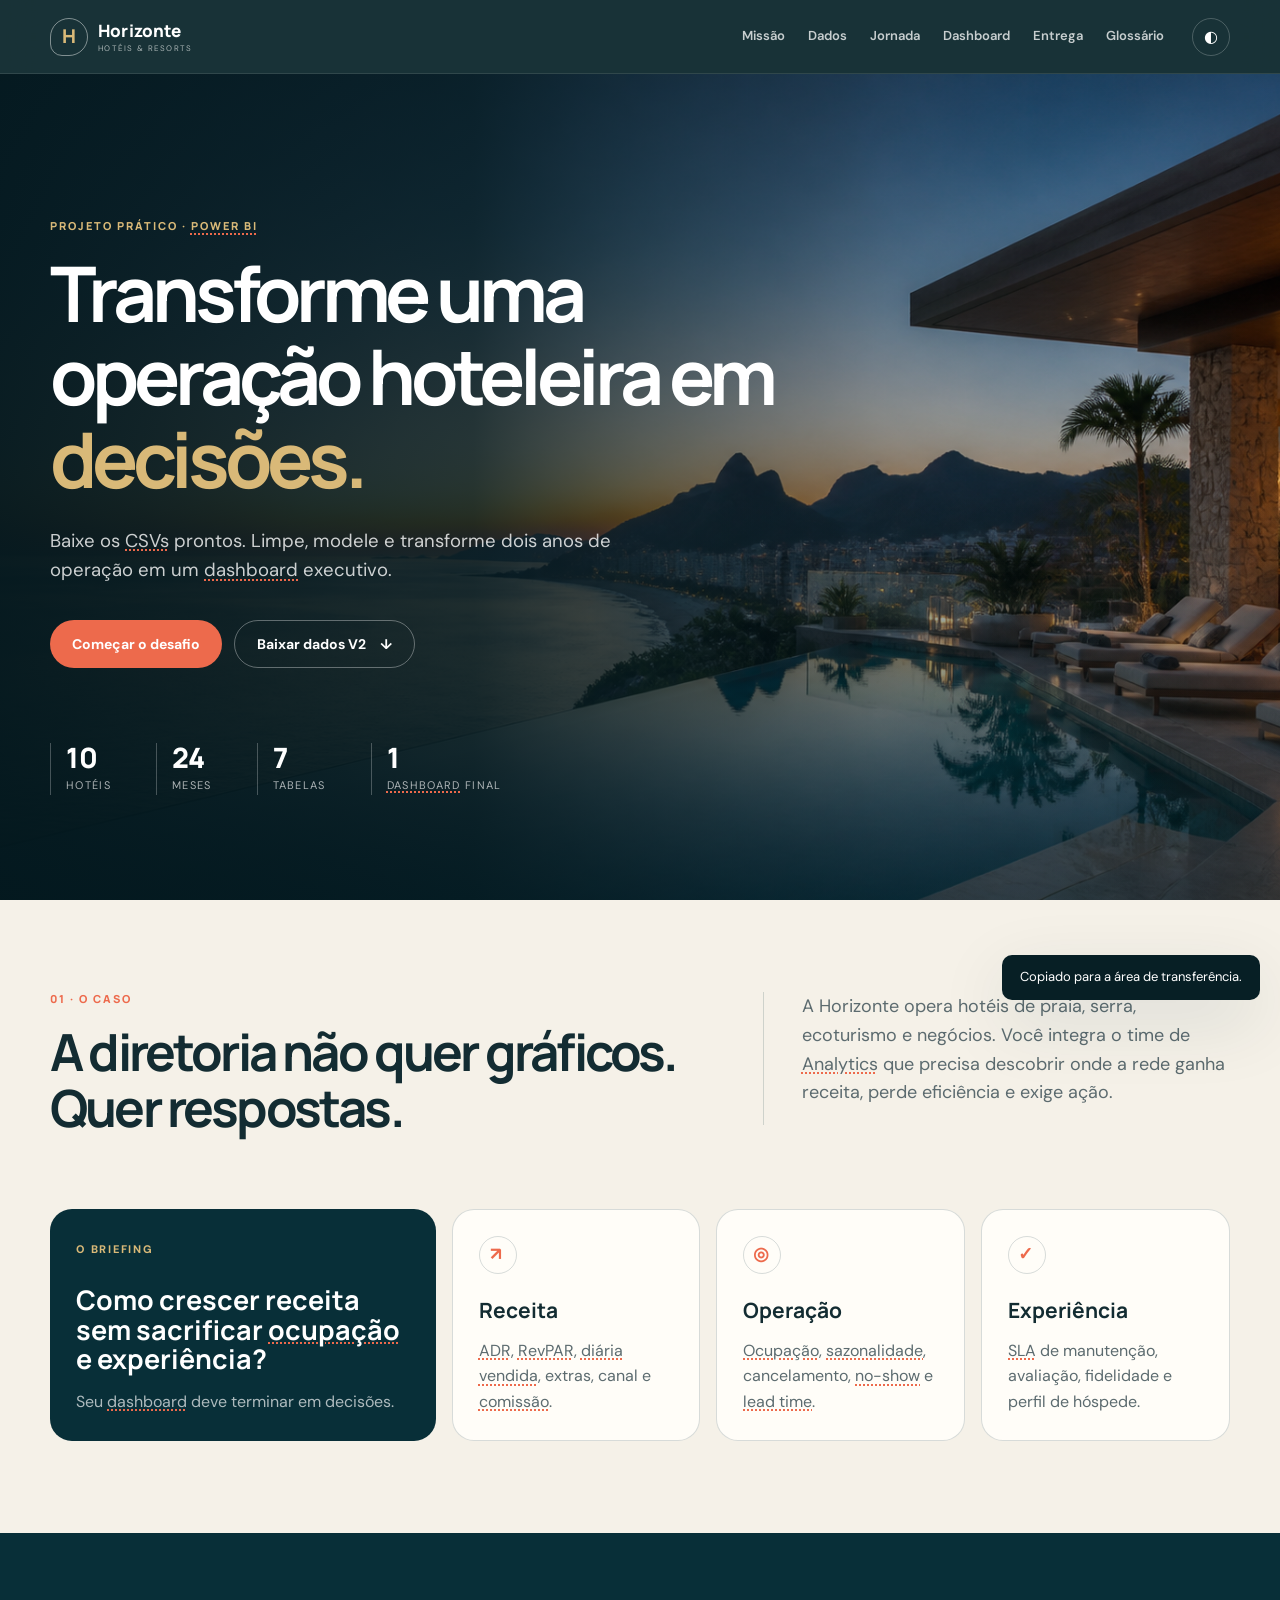
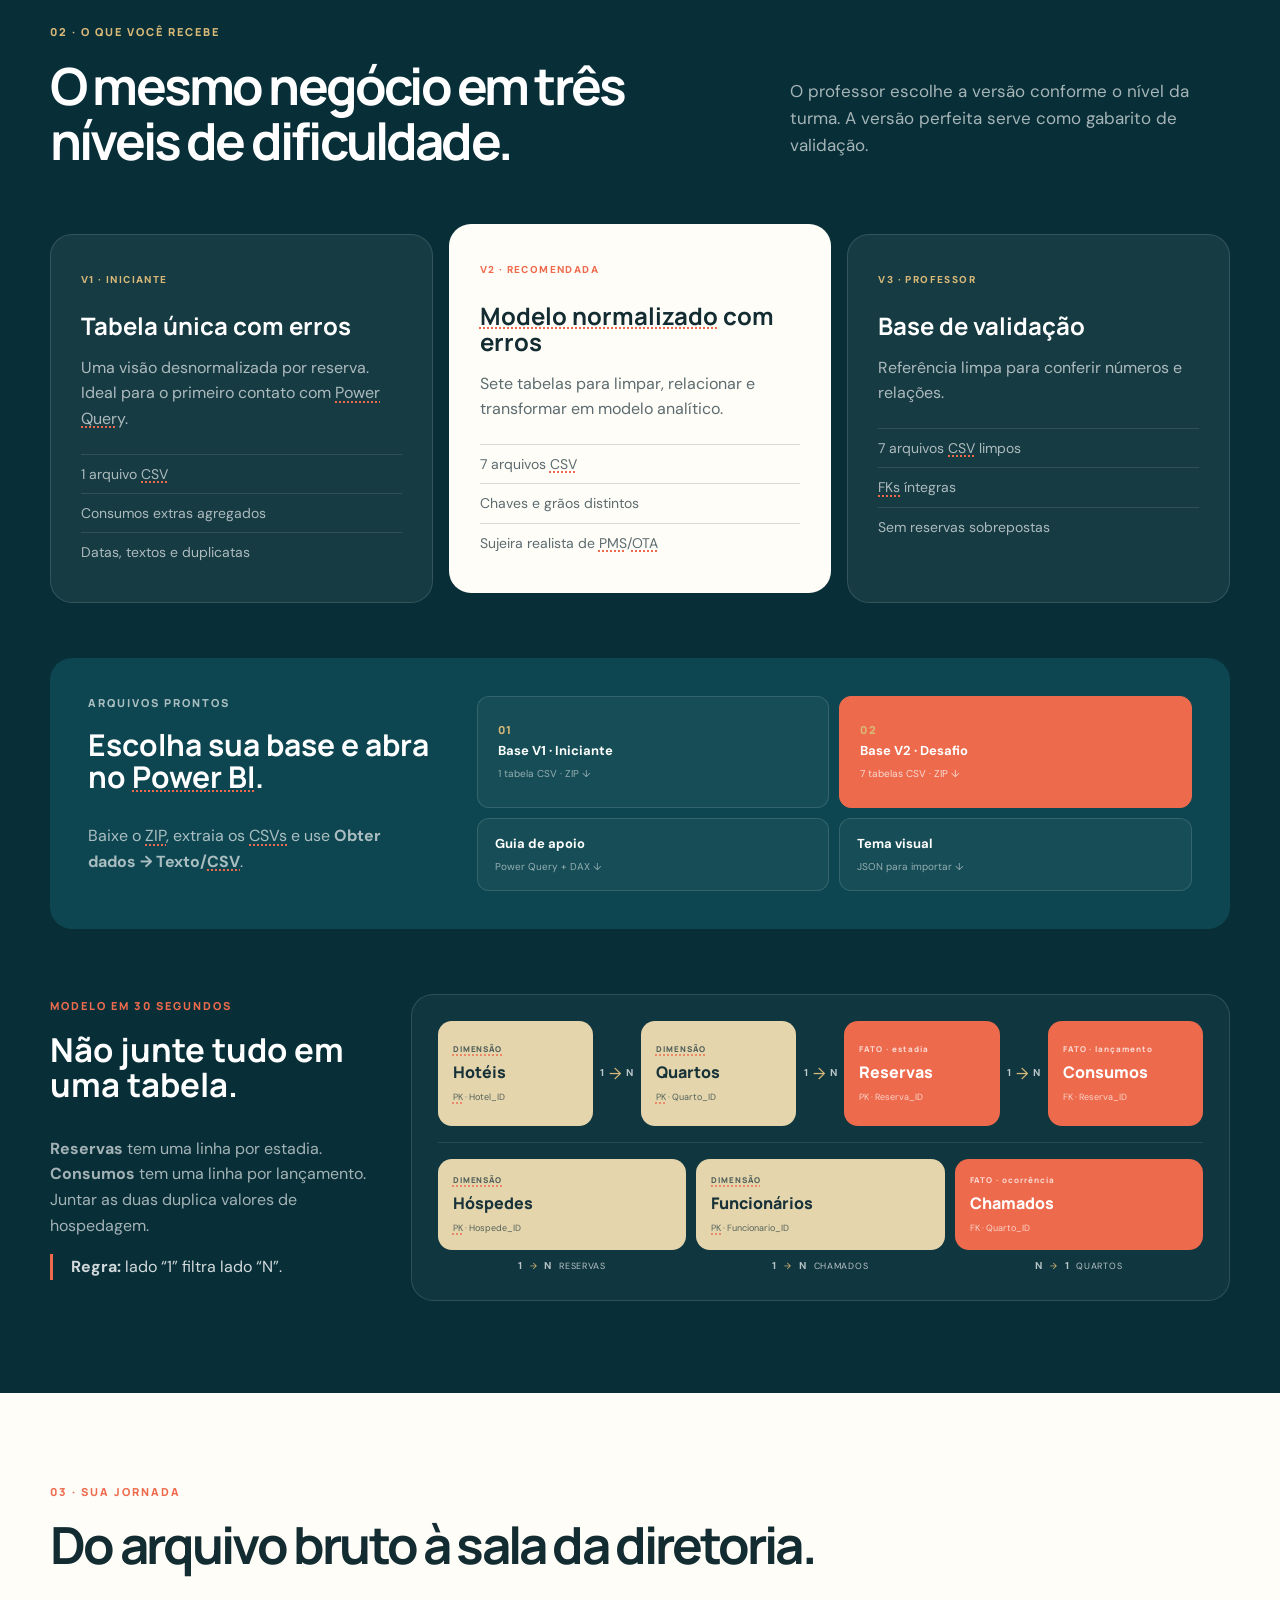
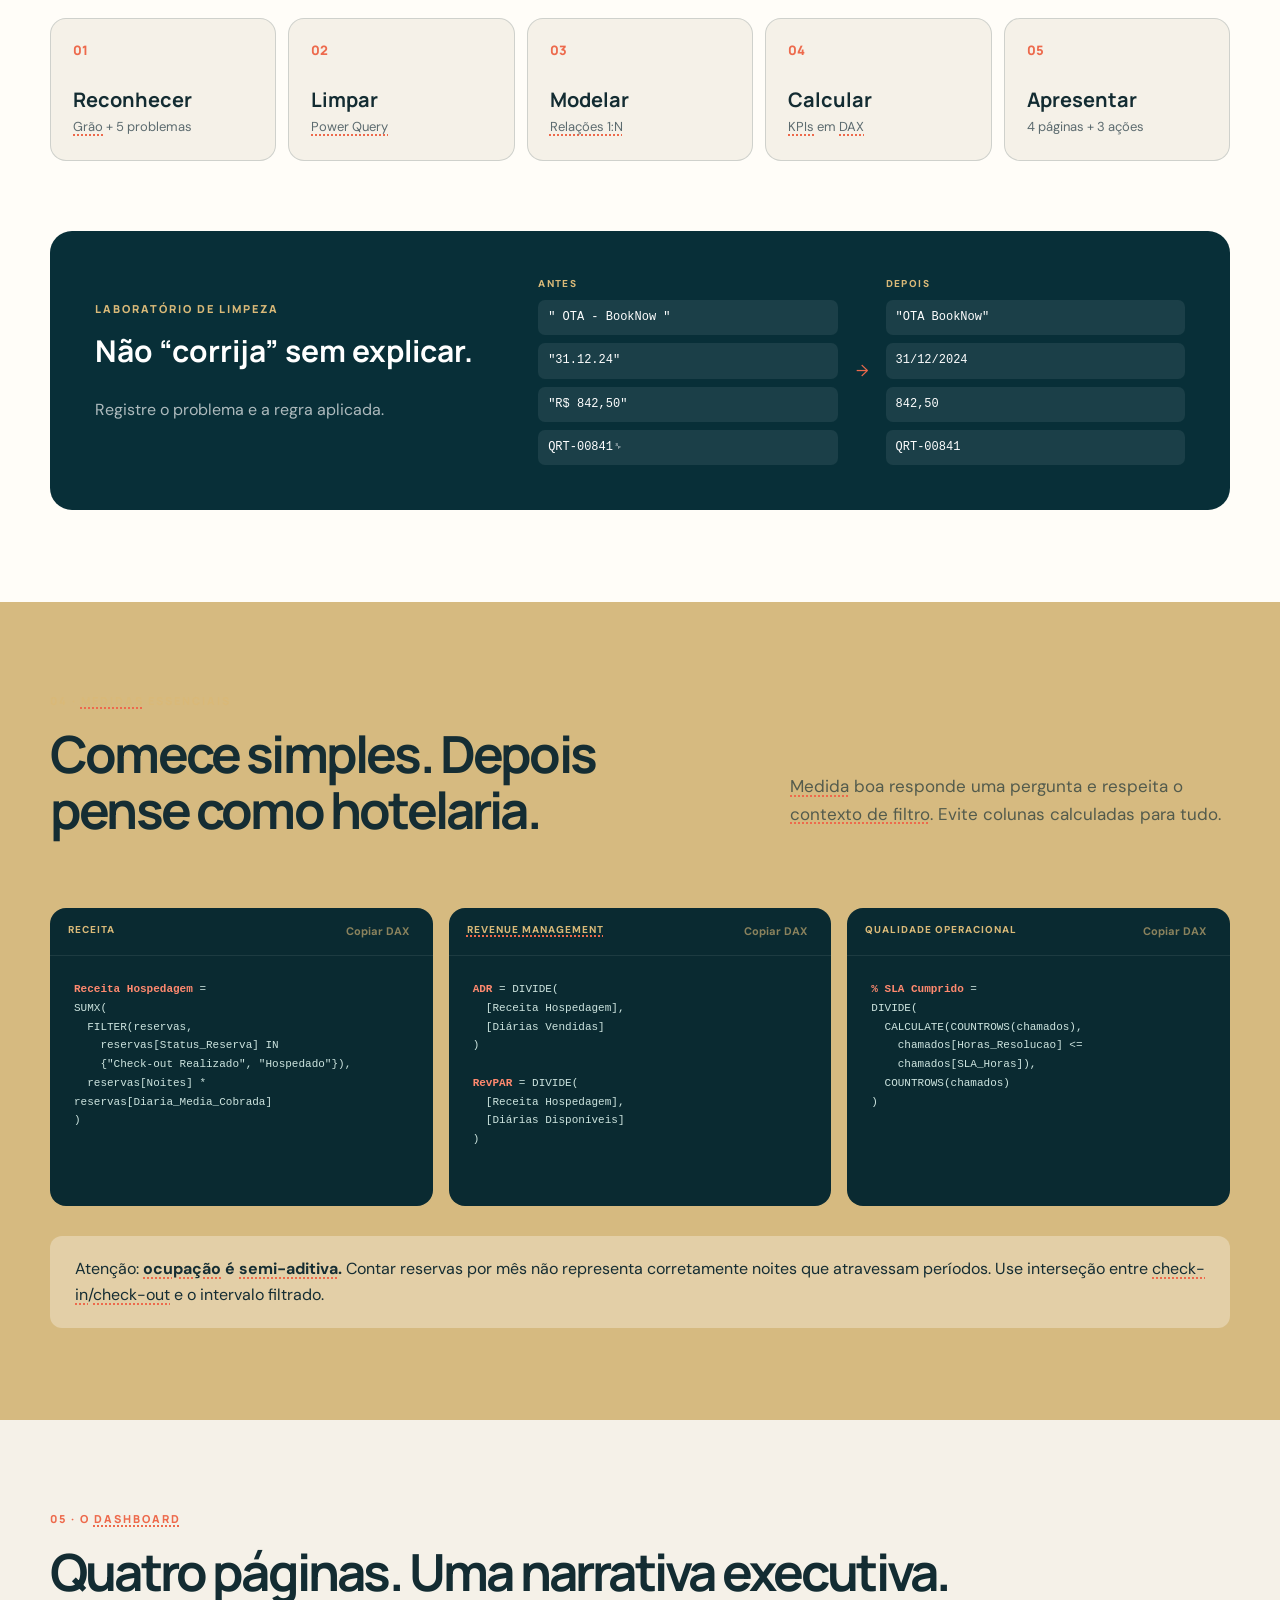
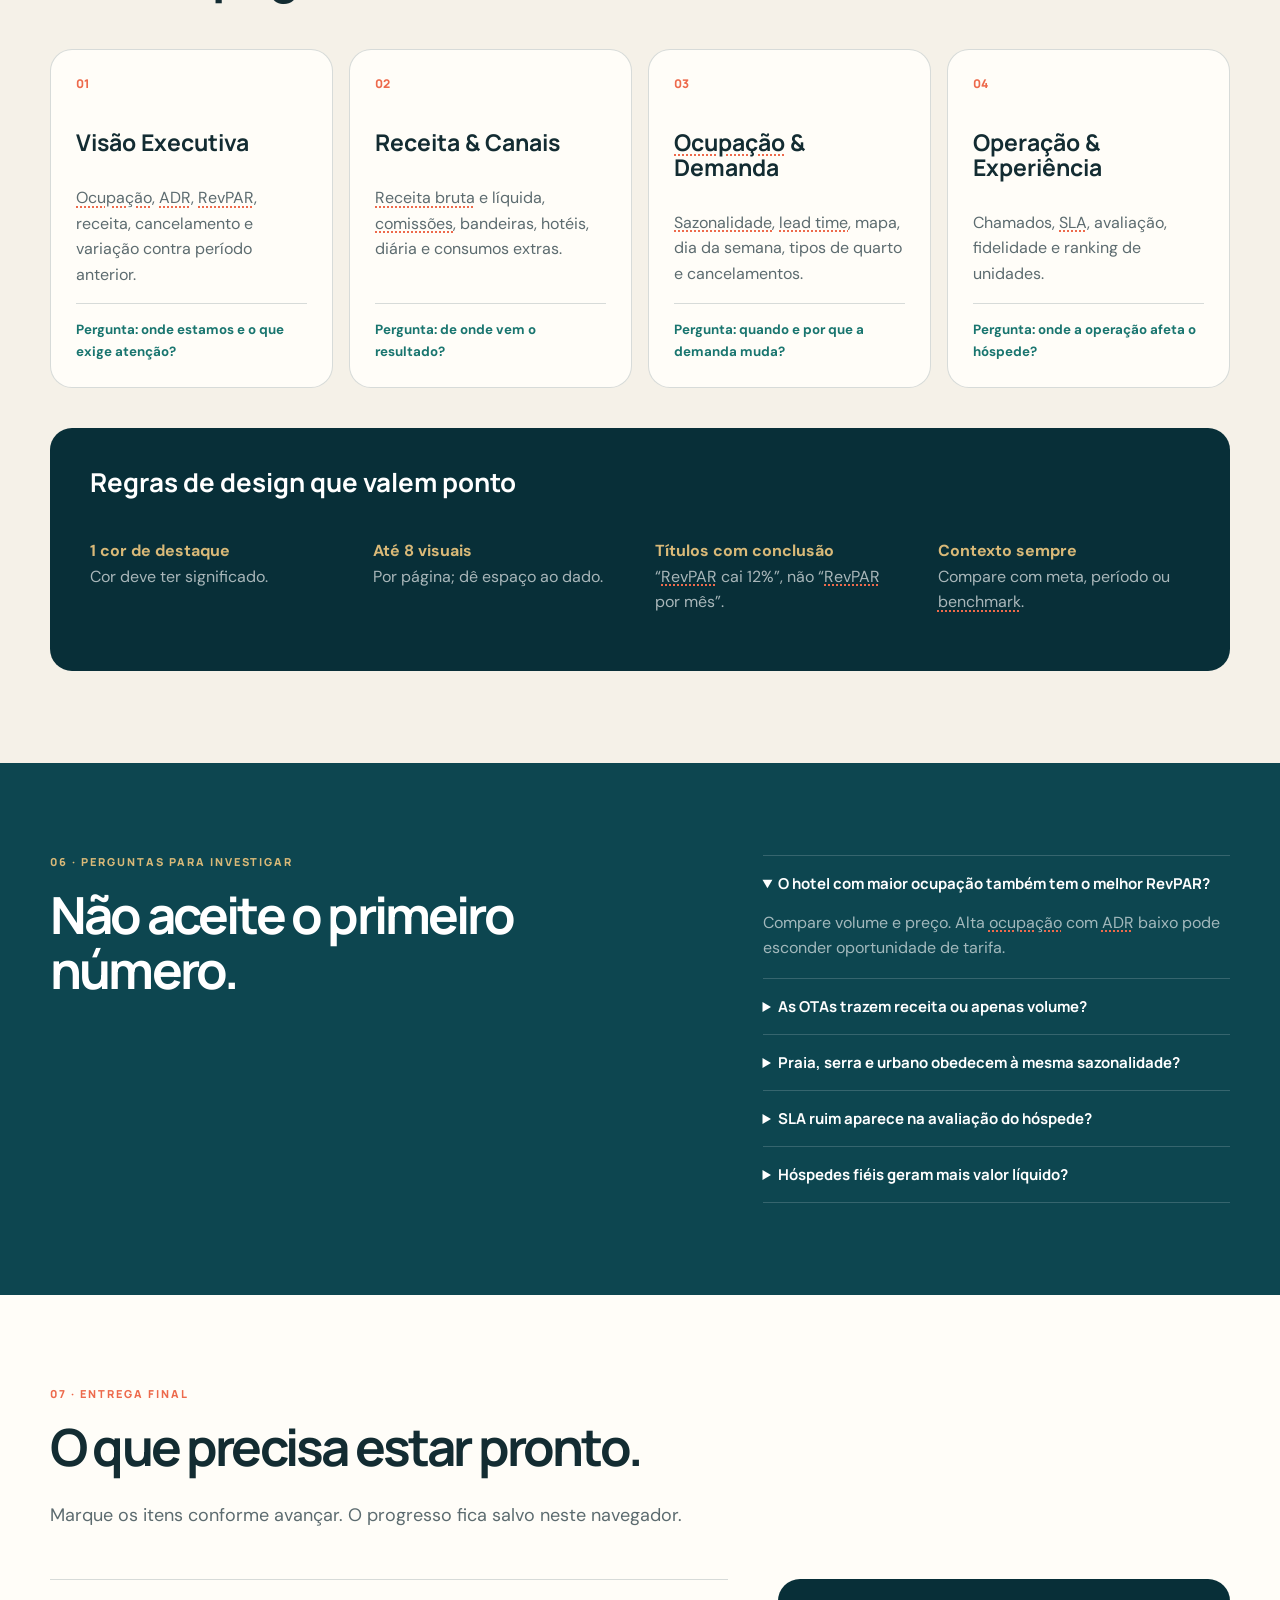
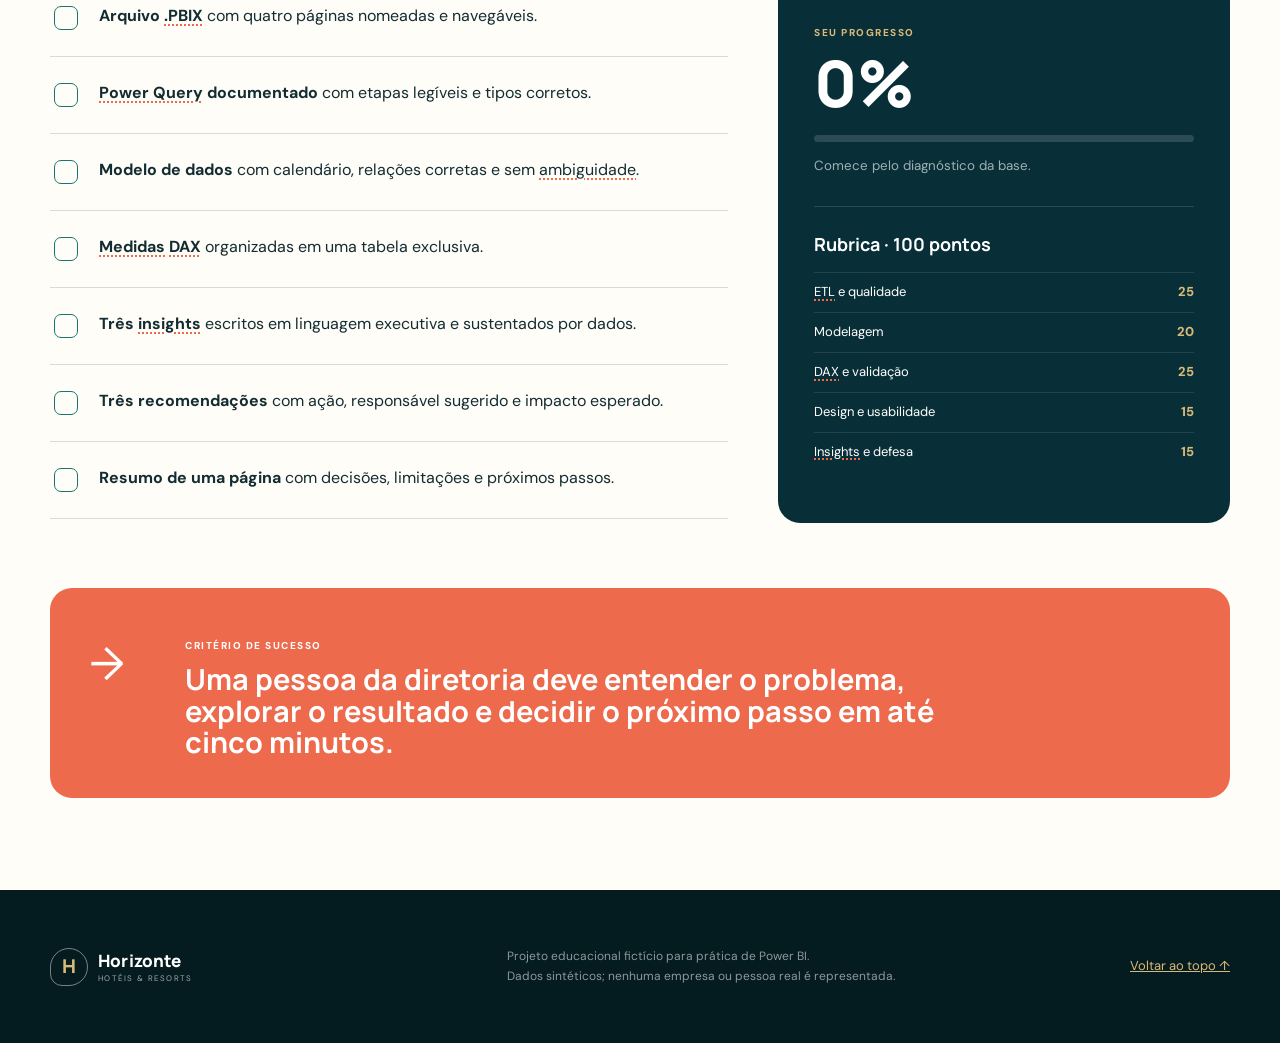
==== commit 3aa86e18: "Adiciona glossario interativo ao site" ====
--- a/docs/index.html
+++ b/docs/index.html
@@ -33,6 +33,7 @@
       <a href="#jornada">Jornada</a>
       <a href="#dashboard">Dashboard</a>
       <a href="#entrega">Entrega</a>
+      <a href="glossario.html">Glossário</a>
     </nav>
     <button class="theme-button" id="themeButton" type="button" aria-label="Alternar tema">◐</button>
   </header>
--- a/docs/styles.css
+++ b/docs/styles.css
@@ -160,6 +160,36 @@
 footer { background: #041b20; color: white; padding: 45px 0; }.footer-grid { display: grid; grid-template-columns: 1fr 1.4fr auto; gap: 40px; align-items: center; }.footer-grid p { color: rgba(255,255,255,.55); font-size: 12px; }.footer-grid > a { color: var(--sand); font-size: 13px; }
 .toast { position: fixed; right: 20px; bottom: 20px; z-index: 80; color: white; background: #071f25; padding: 12px 18px; border-radius: 10px; box-shadow: var(--shadow); transform: translateY(120px); transition: transform .25s; font-size: 13px; }.toast.show { transform: translateY(0); }
 
+.term-link { color: inherit; text-decoration-line: underline; text-decoration-style: dotted; text-decoration-color: var(--coral); text-decoration-thickness: 1.5px; text-underline-offset: 3px; cursor: help; }
+.term-link:hover { color: var(--coral); text-decoration-style: solid; }
+.term-link:focus-visible { outline: 2px solid var(--sand); outline-offset: 3px; border-radius: 2px; }
+.term-tooltip { position: fixed; z-index: 100; width: min(300px, calc(100vw - 24px)); padding: 13px 15px; border-radius: 11px; color: #eaf4f1; background: #041b20; border: 1px solid rgba(255,255,255,.14); box-shadow: 0 16px 45px rgba(0,0,0,.32); font-size: 12px; line-height: 1.45; pointer-events: none; opacity: 0; transform: translateY(5px); transition: opacity .14s, transform .14s; }
+.term-tooltip.visible { opacity: 1; transform: translateY(0); }
+
+.glossary-hero { color: white; background: linear-gradient(135deg, var(--navy), var(--navy-2)); padding: 100px 0 74px; }
+.glossary-hero h1 { max-width: 850px; font-size: clamp(3rem, 6vw, 6rem); margin-bottom: 20px; }
+.glossary-hero > .wrap > p:not(.eyebrow) { max-width: 660px; color: rgba(255,255,255,.7); font-size: 18px; }
+.glossary-search { display: block; max-width: 700px; margin-top: 35px; }
+.glossary-search span { display: block; margin-bottom: 8px; color: var(--sand); font: 800 10px Manrope; letter-spacing: .13em; text-transform: uppercase; }
+.glossary-search input { width: 100%; min-height: 56px; padding: 0 18px; color: white; background: rgba(255,255,255,.08); border: 1px solid rgba(255,255,255,.2); border-radius: 14px; outline: 0; }
+.glossary-search input::placeholder { color: rgba(255,255,255,.45); }.glossary-search input:focus { border-color: var(--sand); box-shadow: 0 0 0 3px rgba(217,185,120,.16); }
+.glossary-content { background: var(--paper-2); }
+.glossary-layout { display: grid; grid-template-columns: 220px minmax(0, 1fr); gap: 65px; align-items: start; }
+.glossary-index { position: sticky; top: 104px; display: grid; gap: 5px; padding: 20px; border: 1px solid var(--line); border-radius: 16px; background: var(--paper); }
+.glossary-index strong { margin-bottom: 8px; font: 800 11px Manrope; color: var(--coral); letter-spacing: .1em; text-transform: uppercase; }
+.glossary-index a { padding: 7px 9px; border-radius: 8px; color: var(--muted); text-decoration: none; font-size: 12px; }.glossary-index a:hover { color: var(--ink); background: var(--paper-2); }
+.glossary-group { scroll-margin-top: 95px; margin-bottom: 58px; }
+.glossary-group-title { display: flex; align-items: center; gap: 16px; margin-bottom: 18px; }.glossary-group-title > span { color: var(--coral); font: 800 11px Manrope; }.glossary-group-title h2 { margin: 0; font-size: clamp(1.7rem, 3vw, 2.5rem); letter-spacing: -.04em; }
+.glossary-card { scroll-margin-top: 94px; border-top: 1px solid var(--line); }
+.glossary-card:last-child { border-bottom: 1px solid var(--line); }
+.glossary-card summary { display: flex; align-items: center; gap: 12px; padding: 19px 44px 19px 0; cursor: pointer; list-style: none; position: relative; }.glossary-card summary::-webkit-details-marker { display: none; }
+.glossary-card summary::after { content: "+"; position: absolute; right: 8px; color: var(--coral); font: 500 24px/1 Manrope; }.glossary-card[open] summary::after { content: "−"; }
+.glossary-card summary > span { font: 800 18px Manrope; }.glossary-card summary > small { padding: 4px 8px; border-radius: 99px; color: var(--teal); background: rgba(25,117,111,.1); font-size: 9px; font-weight: 800; text-transform: uppercase; letter-spacing: .08em; }
+.glossary-card > div { padding: 0 46px 25px 0; }.glossary-card > div > p { max-width: 780px; margin: 0 0 18px; color: var(--muted); font-size: 16px; }
+.glossary-card dl { display: grid; grid-template-columns: repeat(2,1fr); gap: 10px; margin: 0; }.glossary-card dl div { padding: 14px 16px; border-radius: 11px; background: var(--paper); }.glossary-card dt { color: var(--coral); font: 800 9px Manrope; letter-spacing: .1em; text-transform: uppercase; }.glossary-card dd { margin: 5px 0 0; color: var(--muted); font-size: 12px; }.glossary-card code { padding: 2px 5px; border-radius: 4px; background: rgba(25,117,111,.1); color: var(--teal); }
+.glossary-empty { padding: 24px; border-radius: 14px; color: var(--muted); background: var(--paper); text-align: center; }
+.glossary-card[hidden], .glossary-group[hidden], .glossary-empty[hidden] { display: none; }
+
 @media (max-width: 980px) {
   nav { display: none; position: absolute; top: 64px; right: 20px; flex-direction: column; background: var(--navy); padding: 20px; border-radius: 14px; box-shadow: var(--shadow); }
   nav.open { display: flex; }.menu-button { display: block; }.theme-button { order: 3; }
@@ -169,6 +199,7 @@
   .schema, .download-panel, .cleaning-lab { grid-template-columns: 1fr; }
   .visual-rules > div { grid-template-columns: repeat(2,1fr); }
   .download-links { grid-template-columns: repeat(2,1fr); }
+  .glossary-layout { grid-template-columns: 1fr; gap: 35px; }.glossary-index { position: static; grid-template-columns: repeat(3,1fr); }.glossary-index strong { grid-column: 1 / -1; }
 }
 @media (max-width: 720px) {
   .wrap { width: min(100% - 28px, 1180px); }.section { padding: 78px 0; }
@@ -180,5 +211,6 @@
   .compact-steps { grid-template-columns: 1fr 1fr; }.compact-steps .step { margin-bottom: 18px; }.before-after { grid-template-columns: 1fr; }.before-after .arrow { transform: rotate(90deg); justify-self: center; }
   .visual-rules > div { grid-template-columns: 1fr; }.score-card { position: static; }.footer-grid { grid-template-columns: 1fr; }.footer-grid > a { justify-self: start; }
   .download-links { grid-template-columns: 1fr; }
+  .glossary-hero { padding: 76px 0 55px; }.glossary-layout { gap: 28px; }.glossary-index { grid-template-columns: 1fr 1fr; }.glossary-card summary { align-items: flex-start; flex-direction: column; padding-right: 38px; }.glossary-card > div { padding-right: 0; }.glossary-card dl { grid-template-columns: 1fr; }
 }
 @media (prefers-reduced-motion: reduce) { html { scroll-behavior: auto; } *, *::before, *::after { transition-duration: .01ms !important; } }
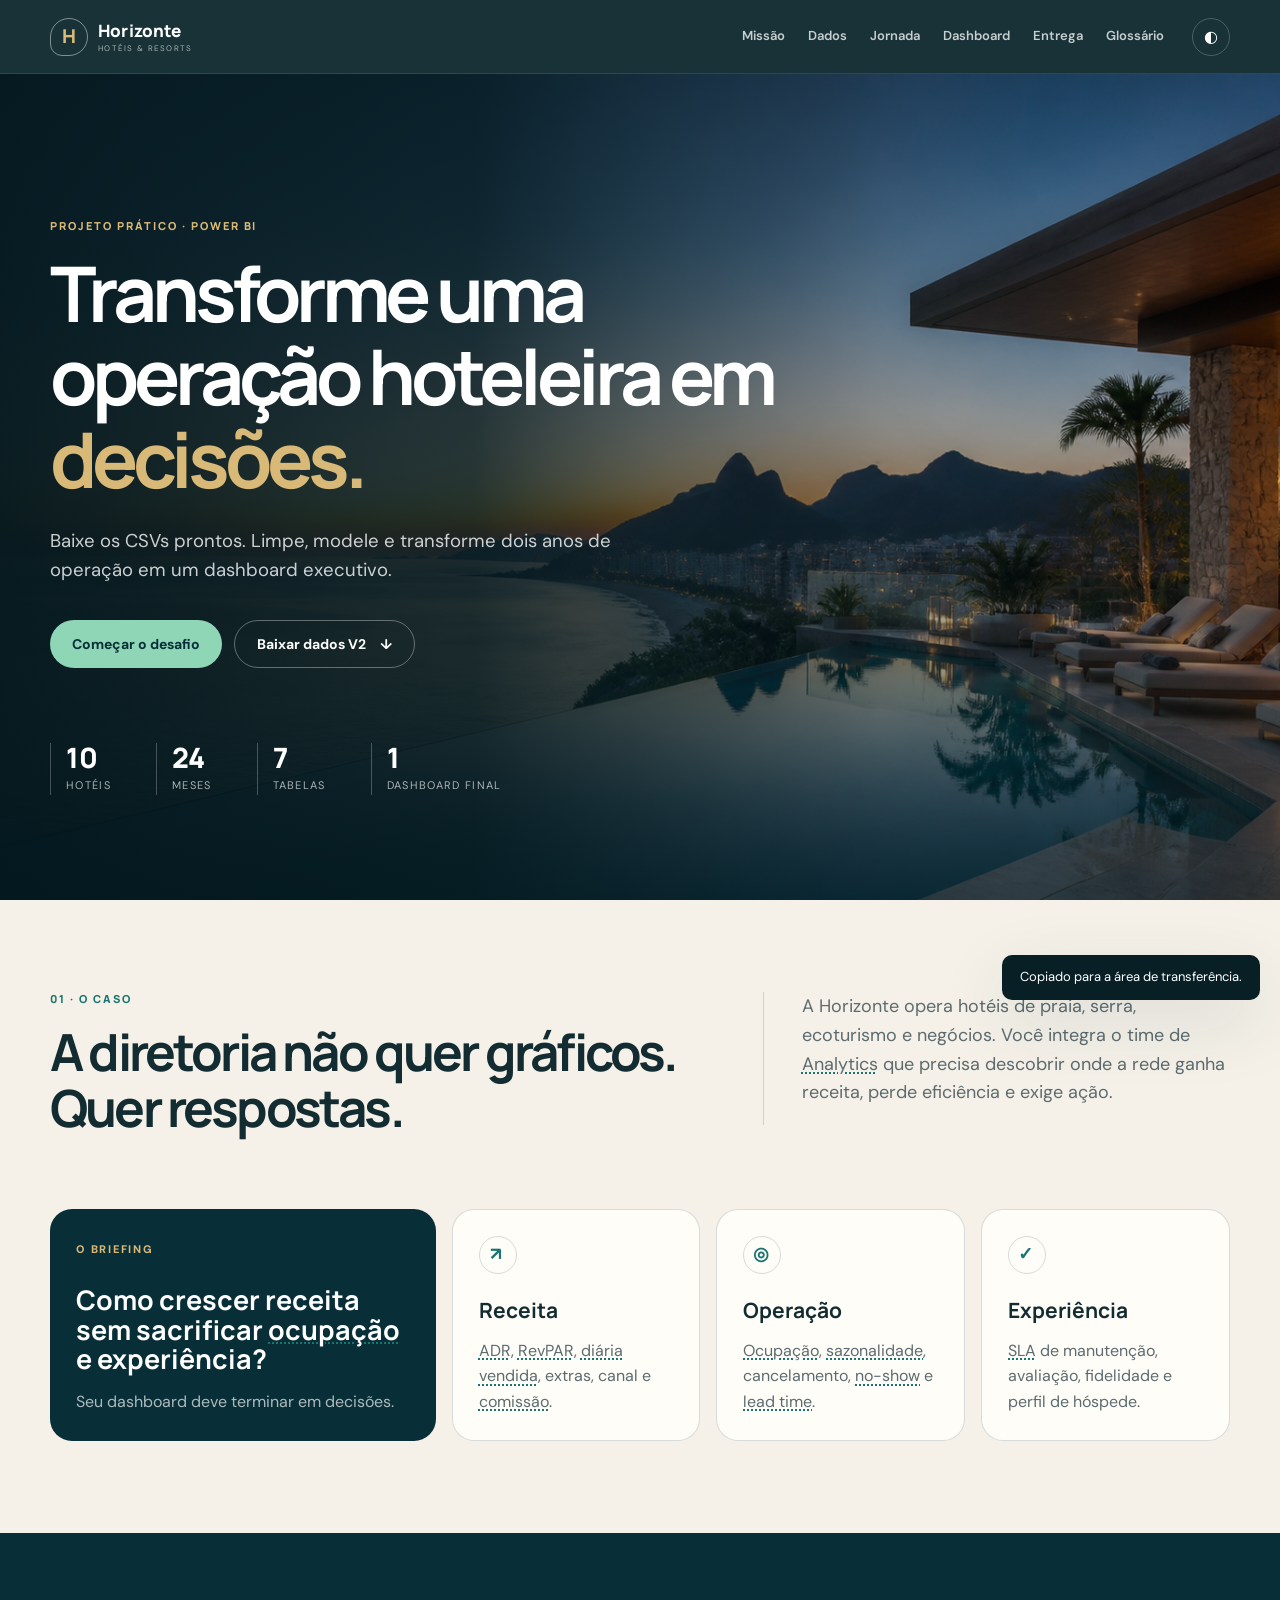
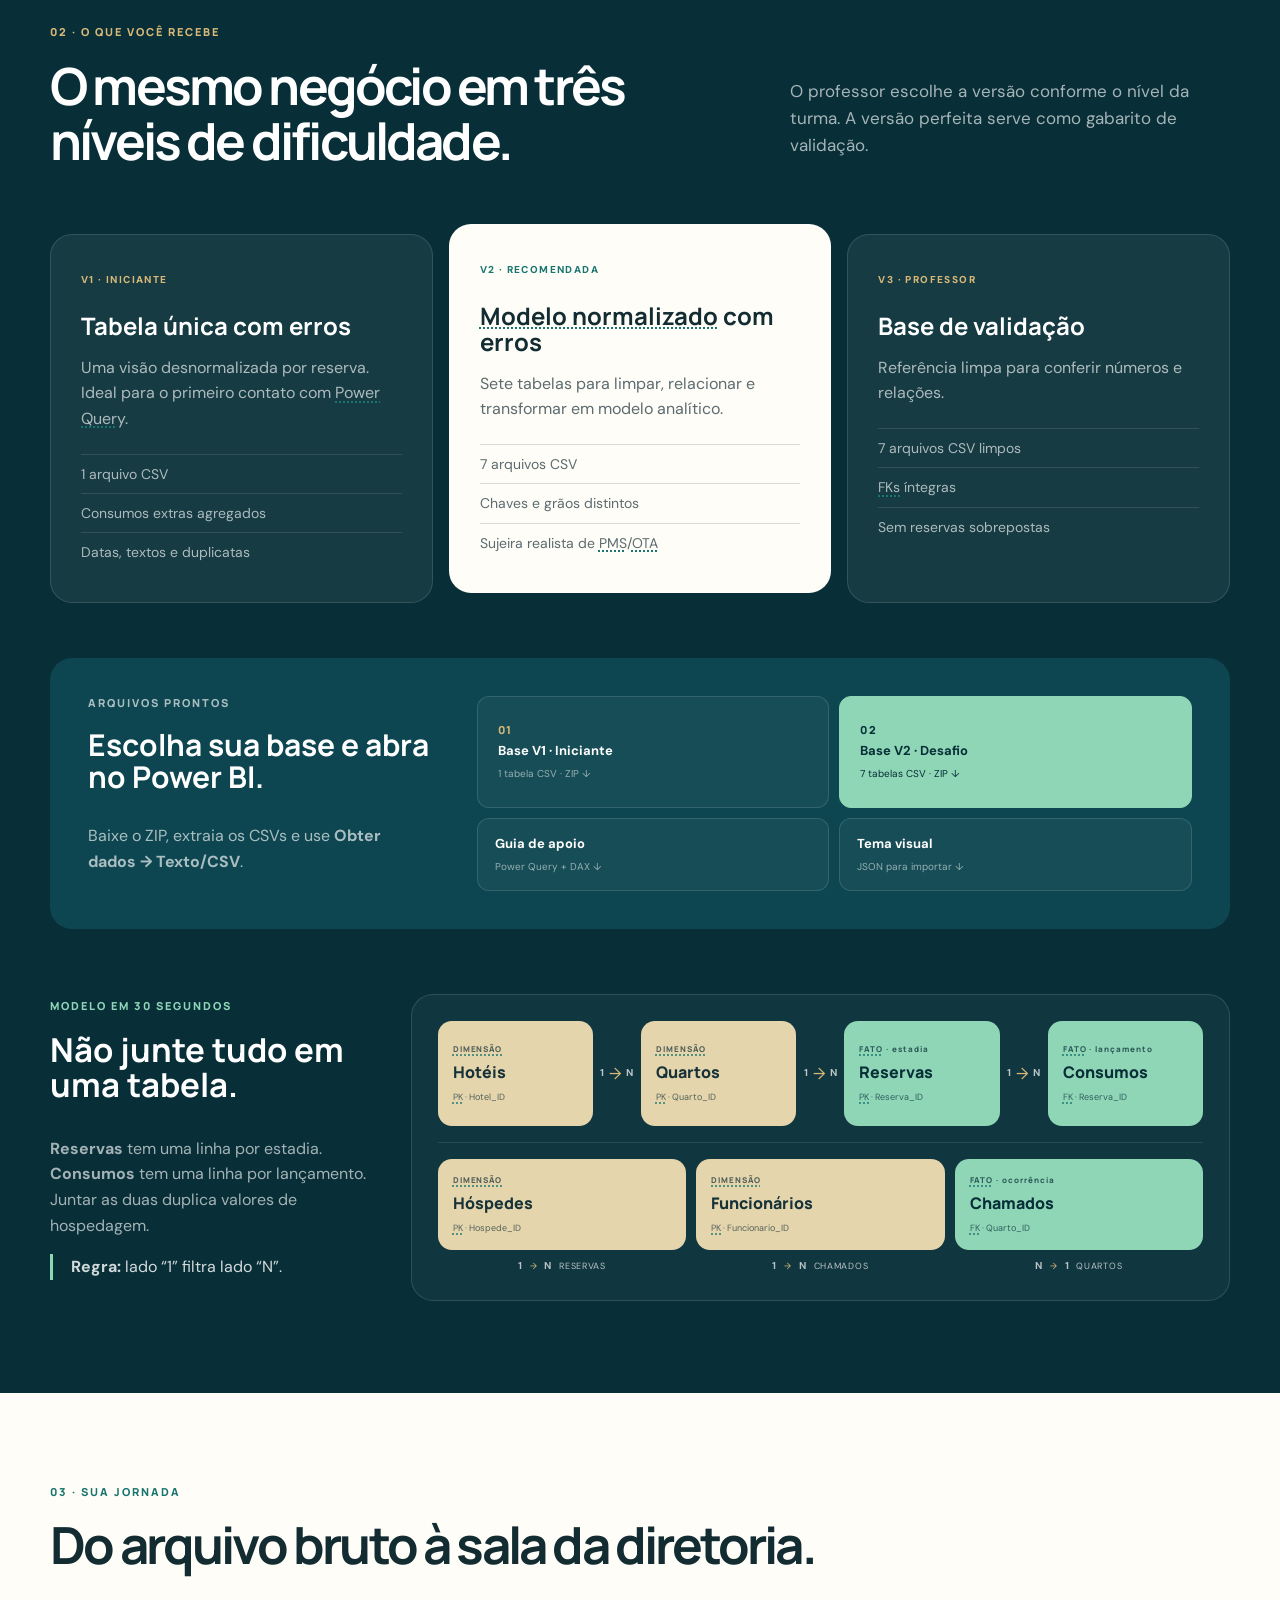
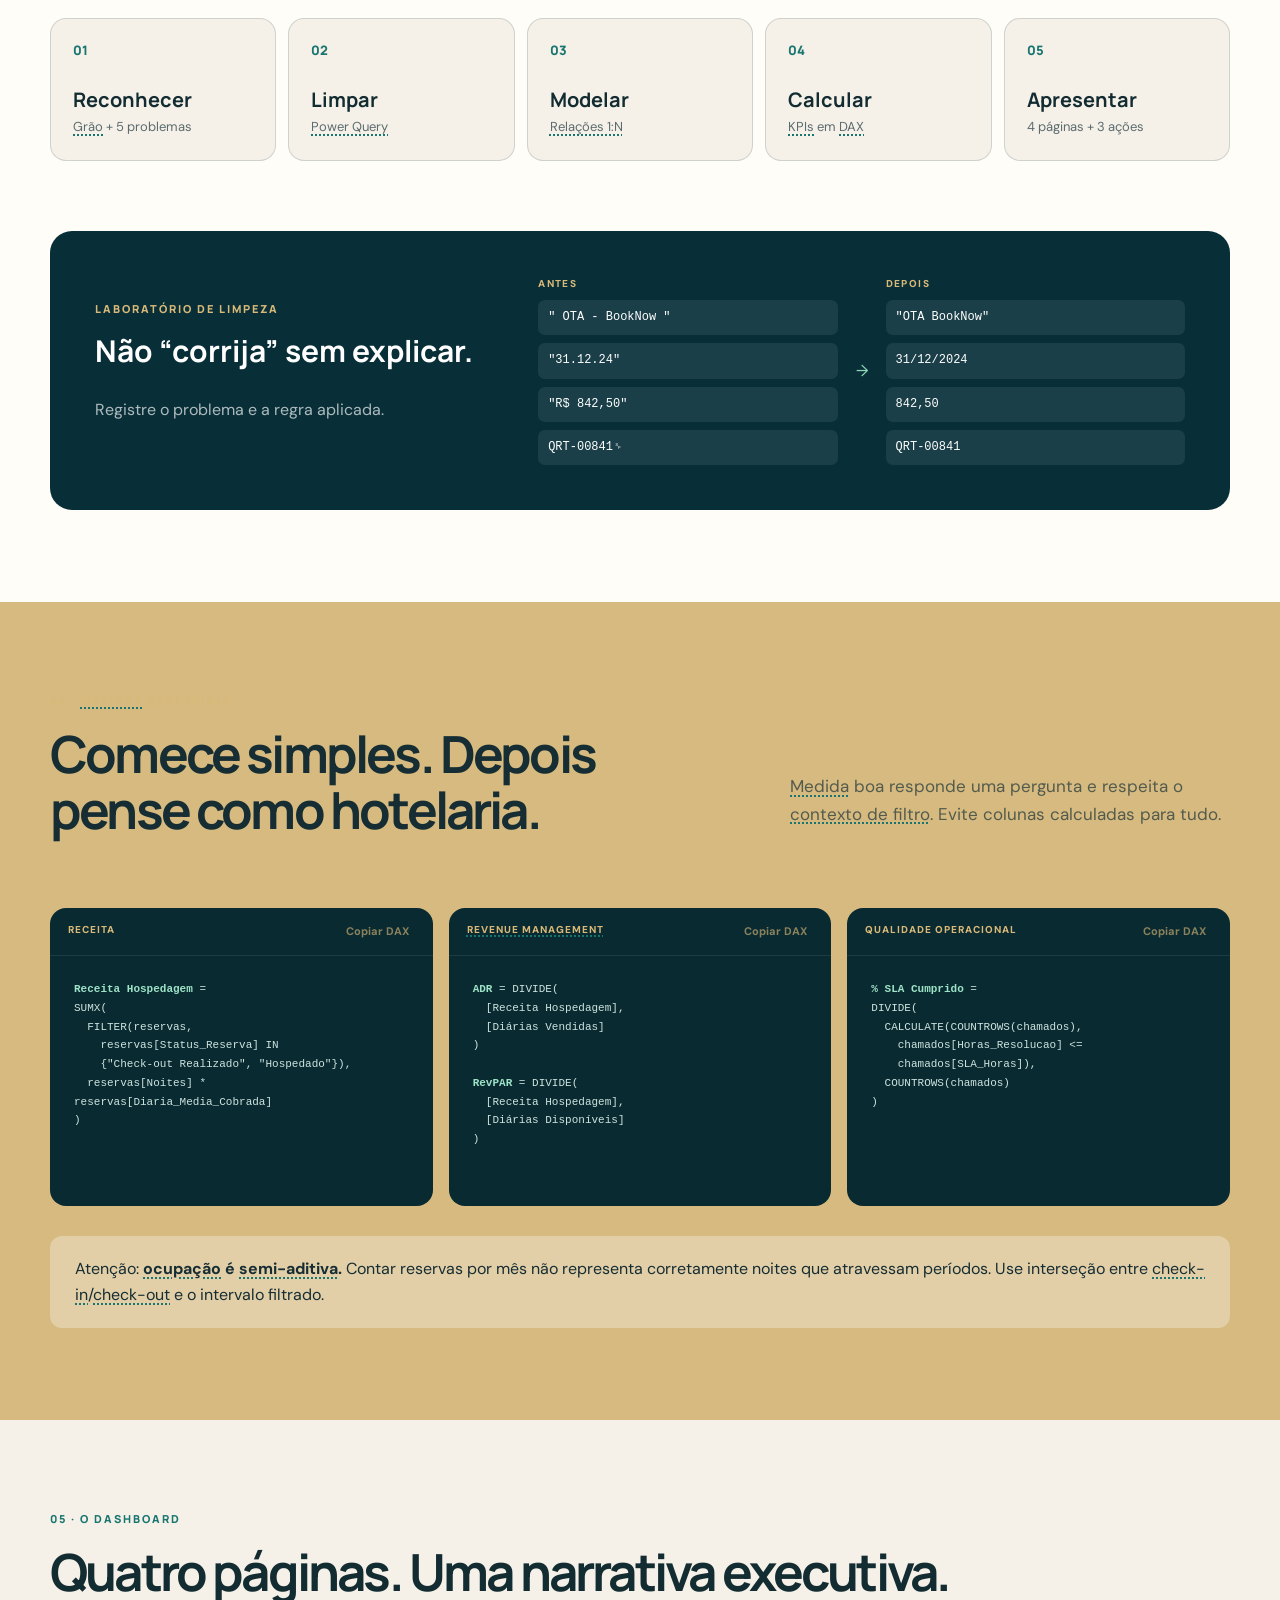
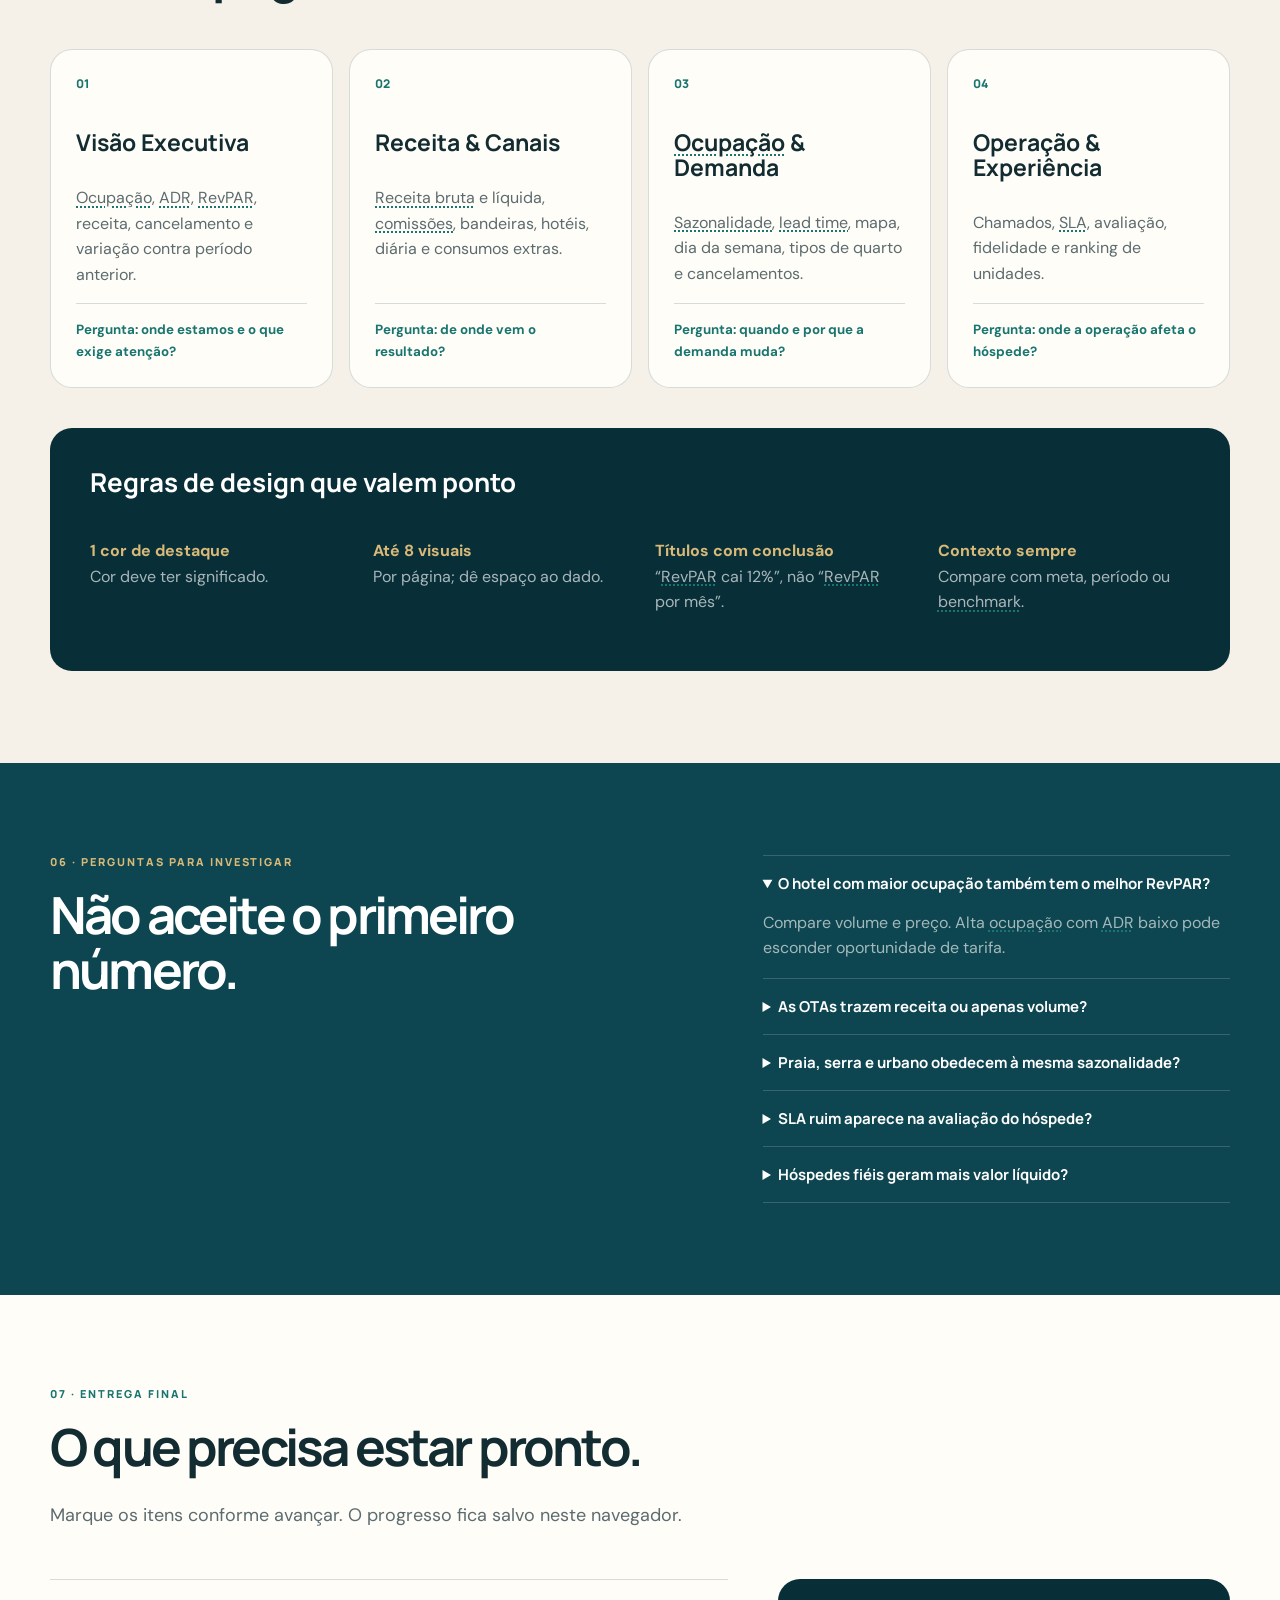
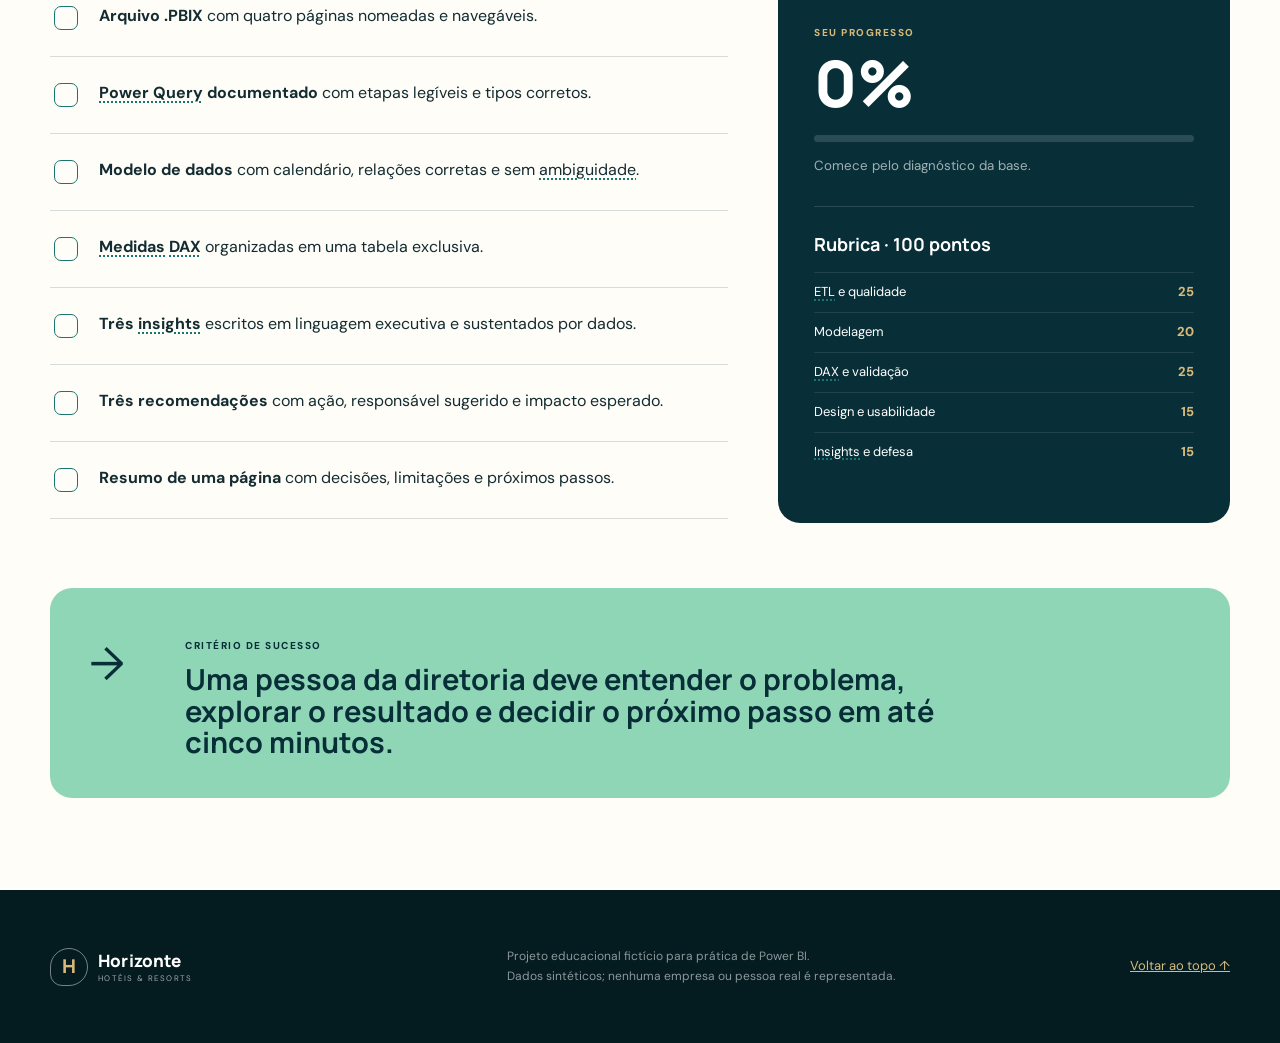
==== commit 5f4a65e6: "Refina paleta e simplifica glossario" ====
--- a/docs/index.html
+++ b/docs/index.html
@@ -62,7 +62,7 @@
     <section class="section intro" id="missao">
       <div class="wrap split-heading">
         <div>
-          <p class="eyebrow coral">01 · O CASO</p>
+          <p class="eyebrow mint">01 · O CASO</p>
           <h2>A diretoria não quer gráficos.<br>Quer respostas.</h2>
         </div>
         <div class="lead-block">
@@ -149,7 +149,7 @@
 
         <div class="schema" aria-label="Mapa de relacionamentos sugerido">
           <div class="schema-copy">
-            <p class="eyebrow coral">MODELO EM 30 SEGUNDOS</p>
+            <p class="eyebrow mint">MODELO EM 30 SEGUNDOS</p>
             <h3>Não junte tudo em uma tabela.</h3>
             <p><strong>Reservas</strong> tem uma linha por estadia. <strong>Consumos</strong> tem uma linha por lançamento. Juntar as duas duplica valores de hospedagem.</p>
             <p class="tip"><strong>Regra:</strong> lado “1” filtra lado “N”.</p>
@@ -176,7 +176,7 @@
 
     <section class="section journey" id="jornada">
       <div class="wrap">
-        <p class="eyebrow coral">03 · SUA JORNADA</p>
+        <p class="eyebrow mint">03 · SUA JORNADA</p>
         <h2>Do arquivo bruto à sala da diretoria.</h2>
         <div class="timeline compact-steps">
           <article class="timeline-item"><span class="step">01</span><div><h3>Reconhecer</h3><p>Grão + 5 problemas</p></div></article>
@@ -247,7 +247,7 @@
 
     <section class="section dashboard-section" id="dashboard">
       <div class="wrap">
-        <p class="eyebrow coral">05 · O DASHBOARD</p>
+        <p class="eyebrow mint">05 · O DASHBOARD</p>
         <h2>Quatro páginas. Uma narrativa executiva.</h2>
         <div class="page-grid">
           <article class="page-card"><span>01</span><h3>Visão Executiva</h3><p>Ocupação, ADR, RevPAR, receita, cancelamento e variação contra período anterior.</p><small>Pergunta: onde estamos e o que exige atenção?</small></article>
@@ -277,7 +277,7 @@
 
     <section class="section delivery" id="entrega">
       <div class="wrap">
-        <p class="eyebrow coral">07 · ENTREGA FINAL</p>
+        <p class="eyebrow mint">07 · ENTREGA FINAL</p>
         <h2>O que precisa estar pronto.</h2>
         <p class="section-lead">Marque os itens conforme avançar. O progresso fica salvo neste navegador.</p>
         <div class="delivery-layout">
--- a/docs/styles.css
+++ b/docs/styles.css
@@ -7,7 +7,7 @@
   --navy: #082f38;
   --navy-2: #0d4650;
   --teal: #19756f;
-  --coral: #ed6a4c;
+  --mint: #8fd6b7;
   --sand: #d9b978;
   --line: rgba(8, 47, 56, .16);
   --shadow: 0 22px 70px rgba(8, 47, 56, .12);
@@ -24,7 +24,7 @@
 .skip-link { position: fixed; left: 12px; top: -60px; background: white; color: #111; z-index: 100; padding: 10px 14px; border-radius: 8px; }
 .skip-link:focus { top: 12px; }
 .reading-progress { position: fixed; z-index: 50; inset: 0 0 auto; height: 3px; background: transparent; }
-.reading-progress span { display: block; width: 0; height: 100%; background: var(--coral); }
+.reading-progress span { display: block; width: 0; height: 100%; background: var(--mint); }
 
 .topbar { height: 74px; padding: 0 max(20px, calc((100% - 1180px)/2)); display: flex; align-items: center; gap: 28px; position: sticky; top: 0; z-index: 40; color: #fff; background: rgba(5,34,40,.92); backdrop-filter: blur(18px); border-bottom: 1px solid rgba(255,255,255,.1); }
 .brand { text-decoration: none; display: inline-flex; align-items: center; gap: 10px; margin-right: auto; line-height: 1; }
@@ -44,14 +44,15 @@
 .hero-content { position: relative; z-index: 1; padding-block: 100px 60px; }
 .eyebrow { color: var(--teal); font: 800 11px/1.3 Manrope, sans-serif; letter-spacing: .18em; text-transform: uppercase; margin: 0 0 18px; }
 .hero .eyebrow, .eyebrow.sand { color: var(--sand); }
-.eyebrow.coral { color: var(--coral); }
+.eyebrow.mint { color: var(--teal); }
+.data-section .eyebrow.mint { color: var(--mint); }
 h1, h2, h3 { font-family: Manrope, sans-serif; line-height: 1.08; margin-top: 0; }
 h1 { font-size: clamp(3.2rem, 6vw, 6.8rem); letter-spacing: -.065em; max-width: 810px; margin-bottom: 26px; }
 h1 em { color: var(--sand); font-style: normal; }
 .hero-copy { max-width: 610px; font-size: clamp(1rem, 1.45vw, 1.23rem); color: rgba(255,255,255,.79); margin-bottom: 34px; }
 .hero-actions { display: flex; gap: 12px; flex-wrap: wrap; }
 .button { display: inline-flex; min-height: 48px; align-items: center; gap: 14px; border-radius: 999px; padding: 0 22px; text-decoration: none; font-weight: 700; font-size: 14px; }
-.button.primary { background: var(--coral); color: white; }
+.button.primary { background: var(--mint); color: var(--navy); }
 .button.ghost { border: 1px solid rgba(255,255,255,.34); color: white; }
 .button:hover { transform: translateY(-2px); }
 .hero-stats { display: flex; gap: 45px; margin: 75px 0 0; }
@@ -72,7 +73,7 @@
 .brief-card p { color: var(--muted); margin-bottom: 0; }
 .brief-card.featured p { color: rgba(255,255,255,.67); }
 .card-number, .icon-chip { font-size: 11px; color: var(--sand); text-transform: uppercase; letter-spacing: .16em; font-weight: 800; }
-.icon-chip { display: grid; width: 38px; height: 38px; place-items: center; border: 1px solid var(--line); border-radius: 50%; color: var(--coral); font-size: 18px; }
+.icon-chip { display: grid; width: 38px; height: 38px; place-items: center; border: 1px solid var(--line); border-radius: 50%; color: var(--teal); font-size: 18px; }
 
 .data-section { background: var(--navy); color: white; }
 .section-title-row { display: grid; grid-template-columns: 1.2fr .8fr; gap: 80px; align-items: end; }
@@ -87,13 +88,13 @@
 .version-card li { padding: 8px 0; border-top: 1px solid rgba(255,255,255,.11); font-size: 14px; }
 .version-card.recommended li { border-color: var(--line); }
 .version-tag { color: var(--sand); font-size: 10px; font-weight: 800; letter-spacing: .14em; }
-.recommended .version-tag { color: var(--coral); }
+.recommended .version-tag { color: var(--teal); }
 .download-panel { display: grid; grid-template-columns: .65fr 1.35fr; gap: 44px; align-items: center; background: var(--navy-2); border-radius: var(--radius); margin-top: 55px; padding: 38px; }
 .download-panel h3 { font-size: 30px; }
 .download-panel p { color: rgba(255,255,255,.65); }
 .terminal { background: #04181d; border-radius: 14px; overflow: hidden; box-shadow: 0 20px 45px rgba(0,0,0,.25); }
 .terminal-head { height: 42px; display: flex; align-items: center; gap: 7px; padding: 0 14px; border-bottom: 1px solid rgba(255,255,255,.08); }
-.terminal-head > span { width: 8px; height: 8px; border-radius: 50%; background: var(--coral); }
+.terminal-head > span { width: 8px; height: 8px; border-radius: 50%; background: var(--mint); }
 .terminal-head > span:nth-child(2) { background: var(--sand); }
 .terminal-head > span:nth-child(3) { background: var(--teal); }
 .copy-button { margin-left: auto; border: 0; background: transparent; color: inherit; opacity: .62; cursor: pointer; font-size: 11px; font-weight: 700; }
@@ -105,17 +106,17 @@
 .download-links strong { color: white; font-size: 13px; }.download-links span { color: rgba(255,255,255,.55); font-size: 10px; }
 .download-links a.download-main { min-height: 112px; justify-content: center; padding: 20px; }
 .download-main b { color: var(--sand); font: 800 11px Manrope; letter-spacing: .12em; }
-.download-links .recommended-download { background: var(--coral); border-color: var(--coral); }
-.download-links .recommended-download span { color: rgba(255,255,255,.76); }
+.download-links .recommended-download { background: var(--mint); border-color: var(--mint); color: var(--navy); }
+.download-links .recommended-download b, .download-links .recommended-download strong, .download-links .recommended-download span { color: var(--navy); }
 .schema { margin-top: 65px; display: grid; grid-template-columns: .56fr 1.44fr; gap: 42px; align-items: center; }
 .schema-copy p { color: rgba(255,255,255,.63); }
 .schema-copy h3 { font-size: 33px; }
-.schema-copy .tip { color: rgba(255,255,255,.82); border-left: 3px solid var(--coral); padding-left: 18px; }
+.schema-copy .tip { color: rgba(255,255,255,.82); border-left: 3px solid var(--mint); padding-left: 18px; }
 .model-board { border: 1px solid rgba(255,255,255,.13); border-radius: var(--radius); padding: 26px; background: rgba(255,255,255,.035); }
 .model-path { display: grid; grid-template-columns: minmax(105px,1fr) 48px minmax(105px,1fr) 48px minmax(105px,1fr) 48px minmax(105px,1fr); align-items: center; }
 .model-node { min-width: 0; min-height: 105px; display: flex; flex-direction: column; justify-content: center; gap: 7px; border-radius: 14px; padding: 15px; }
 .model-node span { font: 800 8px Manrope; letter-spacing: .12em; opacity: .72; }.model-node strong { font: 800 16px Manrope; }.model-node small { font-size: 9px; opacity: .7; }
-.dim-node { color: #173239; background: #e5d5ac; }.fact-node { color: white; background: var(--coral); }
+.dim-node { color: #173239; background: #e5d5ac; }.fact-node { color: var(--navy); background: var(--mint); }
 .model-link { display: flex; align-items: center; justify-content: center; gap: 5px; color: rgba(255,255,255,.72); }.model-link b, .branch-link b { font-size: 10px; }.model-link i, .branch-link i { color: var(--sand); font-style: normal; }
 .model-branches { display: grid; grid-template-columns: repeat(3,1fr); gap: 10px; margin-top: 16px; padding-top: 16px; border-top: 1px solid rgba(255,255,255,.1); }
 .model-branches > div { display: grid; gap: 8px; }.model-branches .model-node { min-height: 86px; }.branch-link { display: flex; justify-content: center; align-items: center; gap: 7px; color: rgba(255,255,255,.7); font-size: 9px; text-transform: uppercase; letter-spacing: .08em; }
@@ -124,7 +125,7 @@
 .section-lead { color: var(--muted); font-size: 18px; max-width: 680px; }
 .timeline { margin-top: 65px; border-top: 1px solid var(--line); }
 .timeline-item { display: grid; grid-template-columns: 105px 1fr; border-bottom: 1px solid var(--line); padding: 32px 0; }
-.timeline-item .step { font: 800 13px Manrope; color: var(--coral); }
+.timeline-item .step { font: 800 13px Manrope; color: var(--teal); }
 .timeline-item > div { display: grid; grid-template-columns: 110px 210px 1fr 230px; gap: 20px; align-items: center; }
 .timeline-item h3, .timeline-item p { margin: 0; }.timeline-item h3 { font-size: 24px; }.timeline-item p { color: var(--muted); }.timeline-item .duration { font-size: 11px; text-transform: uppercase; letter-spacing: .08em; }.timeline-item strong { font-size: 12px; color: var(--teal); }
 .compact-steps { display: grid; grid-template-columns: repeat(5,1fr); gap: 12px; border: 0; margin-top: 45px; }
@@ -133,19 +134,19 @@
 .cleaning-lab { margin-top: 70px; padding: 45px; border-radius: var(--radius); color: white; background: var(--navy); display: grid; grid-template-columns: .75fr 1.25fr; gap: 55px; align-items: center; }
 .cleaning-lab p { color: rgba(255,255,255,.67); }.cleaning-lab h3 { font-size: 30px; }
 .before-after { display: grid; grid-template-columns: 1fr auto 1fr; gap: 18px; align-items: center; }
-.before-after > div:not(.arrow) { display: grid; gap: 8px; }.before-after span { color: var(--sand); font-size: 10px; font-weight: 800; letter-spacing: .14em; }.before-after code { background: rgba(255,255,255,.08); padding: 8px 10px; border-radius: 7px; font-size: 12px; }.arrow { color: var(--coral); }
+.before-after > div:not(.arrow) { display: grid; gap: 8px; }.before-after span { color: var(--sand); font-size: 10px; font-weight: 800; letter-spacing: .14em; }.before-after code { background: rgba(255,255,255,.08); padding: 8px 10px; border-radius: 7px; font-size: 12px; }.arrow { color: var(--mint); }
 
 .dax-section { background: #d6ba80; color: #152d33; }
 .dax-section .section-title-row > p { color: rgba(21,45,51,.68); }
 .dax-grid { display: grid; grid-template-columns: repeat(3,1fr); gap: 16px; margin-top: 45px; }
 .dax-card { background: #0a2a31; color: #cde4df; border-radius: 16px; overflow: hidden; min-width: 0; }
 .dax-card > div { padding: 14px 18px; border-bottom: 1px solid rgba(255,255,255,.08); display: flex; color: var(--sand); text-transform: uppercase; font-size: 10px; font-weight: 800; letter-spacing: .1em; }
-.dax-card pre { margin: 0; padding: 24px; min-height: 250px; overflow-x: auto; font-size: 11px; line-height: 1.7; white-space: pre-wrap; }.dax-card b { color: #ff896f; }.note { margin: 30px 0 0; padding: 20px 25px; background: rgba(255,255,255,.3); border-radius: 12px; }
+.dax-card pre { margin: 0; padding: 24px; min-height: 250px; overflow-x: auto; font-size: 11px; line-height: 1.7; white-space: pre-wrap; }.dax-card b { color: #9de3c7; }.note { margin: 30px 0 0; padding: 20px 25px; background: rgba(255,255,255,.3); border-radius: 12px; }
 
 .dashboard-section { background: var(--paper); }
 .page-grid { display: grid; grid-template-columns: repeat(4, 1fr); gap: 16px; margin-top: 50px; }
 .page-card { background: var(--paper-2); border: 1px solid var(--line); padding: 25px; border-radius: var(--radius); min-height: 275px; display: flex; flex-direction: column; }
-.page-card > span { color: var(--coral); font: 800 12px Manrope; }.page-card h3 { font-size: 23px; margin: 38px 0 14px; }.page-card p { color: var(--muted); }.page-card small { margin-top: auto; padding-top: 15px; border-top: 1px solid var(--line); color: var(--teal); font-weight: 700; }
+.page-card > span { color: var(--teal); font: 800 12px Manrope; }.page-card h3 { font-size: 23px; margin: 38px 0 14px; }.page-card p { color: var(--muted); }.page-card small { margin-top: auto; padding-top: 15px; border-top: 1px solid var(--line); color: var(--teal); font-weight: 700; }
 .visual-rules { background: var(--navy); color: white; border-radius: var(--radius); padding: 40px; margin-top: 40px; }.visual-rules h3 { font-size: 26px; }.visual-rules > div { display: grid; grid-template-columns: repeat(4,1fr); gap: 30px; }.visual-rules p { color: rgba(255,255,255,.65); }.visual-rules strong { color: var(--sand); }
 
 .insight-section { background: var(--navy-2); color: white; }
@@ -154,14 +155,14 @@
 .delivery { background: var(--paper-2); }
 .delivery-layout { display: grid; grid-template-columns: 1.2fr .8fr; gap: 50px; margin-top: 50px; }
 .checklist { border-top: 1px solid var(--line); }.checklist label { display: flex; gap: 18px; align-items: start; padding: 23px 0; border-bottom: 1px solid var(--line); cursor: pointer; }.checklist input { appearance: none; flex: 0 0 24px; height: 24px; border: 1px solid var(--teal); border-radius: 7px; display: grid; place-content: center; cursor: pointer; }.checklist input:checked { background: var(--teal); }.checklist input:checked::after { content: "✓"; color: white; font-size: 14px; }.checklist input:checked + span { opacity: .52; text-decoration: line-through; }.checklist strong { color: var(--ink); }
-.score-card { background: var(--navy); color: white; border-radius: var(--radius); padding: 36px; position: sticky; top: 100px; align-self: start; }.score-card > p { color: var(--sand); font-size: 10px; font-weight: 800; letter-spacing: .15em; }.score-card > strong { font: 800 64px/1 Manrope; }.progress-track { height: 7px; background: rgba(255,255,255,.14); border-radius: 99px; margin: 20px 0 10px; overflow: hidden; }.progress-track span { display: block; height: 100%; width: 0; background: var(--coral); transition: width .3s; }.score-card small { color: rgba(255,255,255,.62); }.score-card hr { border: 0; border-top: 1px solid rgba(255,255,255,.14); margin: 28px 0; }.score-card h3 { font-size: 18px; }.score-card dl div { display: flex; justify-content: space-between; border-top: 1px solid rgba(255,255,255,.1); padding: 9px 0; font-size: 13px; }.score-card dd { color: var(--sand); font-weight: 800; }
-.final-callout { margin-top: 65px; display: grid; grid-template-columns: 70px 1fr; gap: 25px; align-items: start; background: var(--coral); color: white; border-radius: var(--radius); padding: 40px; }.final-callout > span { font-size: 45px; }.final-callout p { font-size: 10px; font-weight: 800; letter-spacing: .15em; }.final-callout h3 { font-size: 29px; max-width: 830px; margin-bottom: 0; }
+.score-card { background: var(--navy); color: white; border-radius: var(--radius); padding: 36px; position: sticky; top: 100px; align-self: start; }.score-card > p { color: var(--sand); font-size: 10px; font-weight: 800; letter-spacing: .15em; }.score-card > strong { font: 800 64px/1 Manrope; }.progress-track { height: 7px; background: rgba(255,255,255,.14); border-radius: 99px; margin: 20px 0 10px; overflow: hidden; }.progress-track span { display: block; height: 100%; width: 0; background: var(--mint); transition: width .3s; }.score-card small { color: rgba(255,255,255,.62); }.score-card hr { border: 0; border-top: 1px solid rgba(255,255,255,.14); margin: 28px 0; }.score-card h3 { font-size: 18px; }.score-card dl div { display: flex; justify-content: space-between; border-top: 1px solid rgba(255,255,255,.1); padding: 9px 0; font-size: 13px; }.score-card dd { color: var(--sand); font-weight: 800; }
+.final-callout { margin-top: 65px; display: grid; grid-template-columns: 70px 1fr; gap: 25px; align-items: start; background: var(--mint); color: var(--navy); border-radius: var(--radius); padding: 40px; }.final-callout > span { font-size: 45px; }.final-callout p { font-size: 10px; font-weight: 800; letter-spacing: .15em; }.final-callout h3 { font-size: 29px; max-width: 830px; margin-bottom: 0; }
 
 footer { background: #041b20; color: white; padding: 45px 0; }.footer-grid { display: grid; grid-template-columns: 1fr 1.4fr auto; gap: 40px; align-items: center; }.footer-grid p { color: rgba(255,255,255,.55); font-size: 12px; }.footer-grid > a { color: var(--sand); font-size: 13px; }
 .toast { position: fixed; right: 20px; bottom: 20px; z-index: 80; color: white; background: #071f25; padding: 12px 18px; border-radius: 10px; box-shadow: var(--shadow); transform: translateY(120px); transition: transform .25s; font-size: 13px; }.toast.show { transform: translateY(0); }
 
-.term-link { color: inherit; text-decoration-line: underline; text-decoration-style: dotted; text-decoration-color: var(--coral); text-decoration-thickness: 1.5px; text-underline-offset: 3px; cursor: help; }
-.term-link:hover { color: var(--coral); text-decoration-style: solid; }
+.term-link { color: inherit; text-decoration-line: underline; text-decoration-style: dotted; text-decoration-color: var(--teal); text-decoration-thickness: 1.5px; text-underline-offset: 3px; cursor: help; }
+.term-link:hover { color: var(--teal); text-decoration-style: solid; }
 .term-link:focus-visible { outline: 2px solid var(--sand); outline-offset: 3px; border-radius: 2px; }
 .term-tooltip { position: fixed; z-index: 100; width: min(300px, calc(100vw - 24px)); padding: 13px 15px; border-radius: 11px; color: #eaf4f1; background: #041b20; border: 1px solid rgba(255,255,255,.14); box-shadow: 0 16px 45px rgba(0,0,0,.32); font-size: 12px; line-height: 1.45; pointer-events: none; opacity: 0; transform: translateY(5px); transition: opacity .14s, transform .14s; }
 .term-tooltip.visible { opacity: 1; transform: translateY(0); }
@@ -176,17 +177,17 @@
 .glossary-content { background: var(--paper-2); }
 .glossary-layout { display: grid; grid-template-columns: 220px minmax(0, 1fr); gap: 65px; align-items: start; }
 .glossary-index { position: sticky; top: 104px; display: grid; gap: 5px; padding: 20px; border: 1px solid var(--line); border-radius: 16px; background: var(--paper); }
-.glossary-index strong { margin-bottom: 8px; font: 800 11px Manrope; color: var(--coral); letter-spacing: .1em; text-transform: uppercase; }
+.glossary-index strong { margin-bottom: 8px; font: 800 11px Manrope; color: var(--teal); letter-spacing: .1em; text-transform: uppercase; }
 .glossary-index a { padding: 7px 9px; border-radius: 8px; color: var(--muted); text-decoration: none; font-size: 12px; }.glossary-index a:hover { color: var(--ink); background: var(--paper-2); }
 .glossary-group { scroll-margin-top: 95px; margin-bottom: 58px; }
-.glossary-group-title { display: flex; align-items: center; gap: 16px; margin-bottom: 18px; }.glossary-group-title > span { color: var(--coral); font: 800 11px Manrope; }.glossary-group-title h2 { margin: 0; font-size: clamp(1.7rem, 3vw, 2.5rem); letter-spacing: -.04em; }
+.glossary-group-title { display: flex; align-items: center; gap: 16px; margin-bottom: 18px; }.glossary-group-title > span { color: var(--teal); font: 800 11px Manrope; }.glossary-group-title h2 { margin: 0; font-size: clamp(1.7rem, 3vw, 2.5rem); letter-spacing: -.04em; }
 .glossary-card { scroll-margin-top: 94px; border-top: 1px solid var(--line); }
 .glossary-card:last-child { border-bottom: 1px solid var(--line); }
 .glossary-card summary { display: flex; align-items: center; gap: 12px; padding: 19px 44px 19px 0; cursor: pointer; list-style: none; position: relative; }.glossary-card summary::-webkit-details-marker { display: none; }
-.glossary-card summary::after { content: "+"; position: absolute; right: 8px; color: var(--coral); font: 500 24px/1 Manrope; }.glossary-card[open] summary::after { content: "−"; }
+.glossary-card summary::after { content: "+"; position: absolute; right: 8px; color: var(--teal); font: 500 24px/1 Manrope; }.glossary-card[open] summary::after { content: "−"; }
 .glossary-card summary > span { font: 800 18px Manrope; }.glossary-card summary > small { padding: 4px 8px; border-radius: 99px; color: var(--teal); background: rgba(25,117,111,.1); font-size: 9px; font-weight: 800; text-transform: uppercase; letter-spacing: .08em; }
 .glossary-card > div { padding: 0 46px 25px 0; }.glossary-card > div > p { max-width: 780px; margin: 0 0 18px; color: var(--muted); font-size: 16px; }
-.glossary-card dl { display: grid; grid-template-columns: repeat(2,1fr); gap: 10px; margin: 0; }.glossary-card dl div { padding: 14px 16px; border-radius: 11px; background: var(--paper); }.glossary-card dt { color: var(--coral); font: 800 9px Manrope; letter-spacing: .1em; text-transform: uppercase; }.glossary-card dd { margin: 5px 0 0; color: var(--muted); font-size: 12px; }.glossary-card code { padding: 2px 5px; border-radius: 4px; background: rgba(25,117,111,.1); color: var(--teal); }
+.glossary-card dl { display: grid; grid-template-columns: repeat(2,1fr); gap: 10px; margin: 0; }.glossary-card dl div { padding: 14px 16px; border-radius: 11px; background: var(--paper); }.glossary-card dt { color: var(--teal); font: 800 9px Manrope; letter-spacing: .1em; text-transform: uppercase; }.glossary-card dd { margin: 5px 0 0; color: var(--muted); font-size: 12px; }.glossary-card code { padding: 2px 5px; border-radius: 4px; background: rgba(25,117,111,.1); color: var(--teal); }
 .glossary-empty { padding: 24px; border-radius: 14px; color: var(--muted); background: var(--paper); text-align: center; }
 .glossary-card[hidden], .glossary-group[hidden], .glossary-empty[hidden] { display: none; }
 
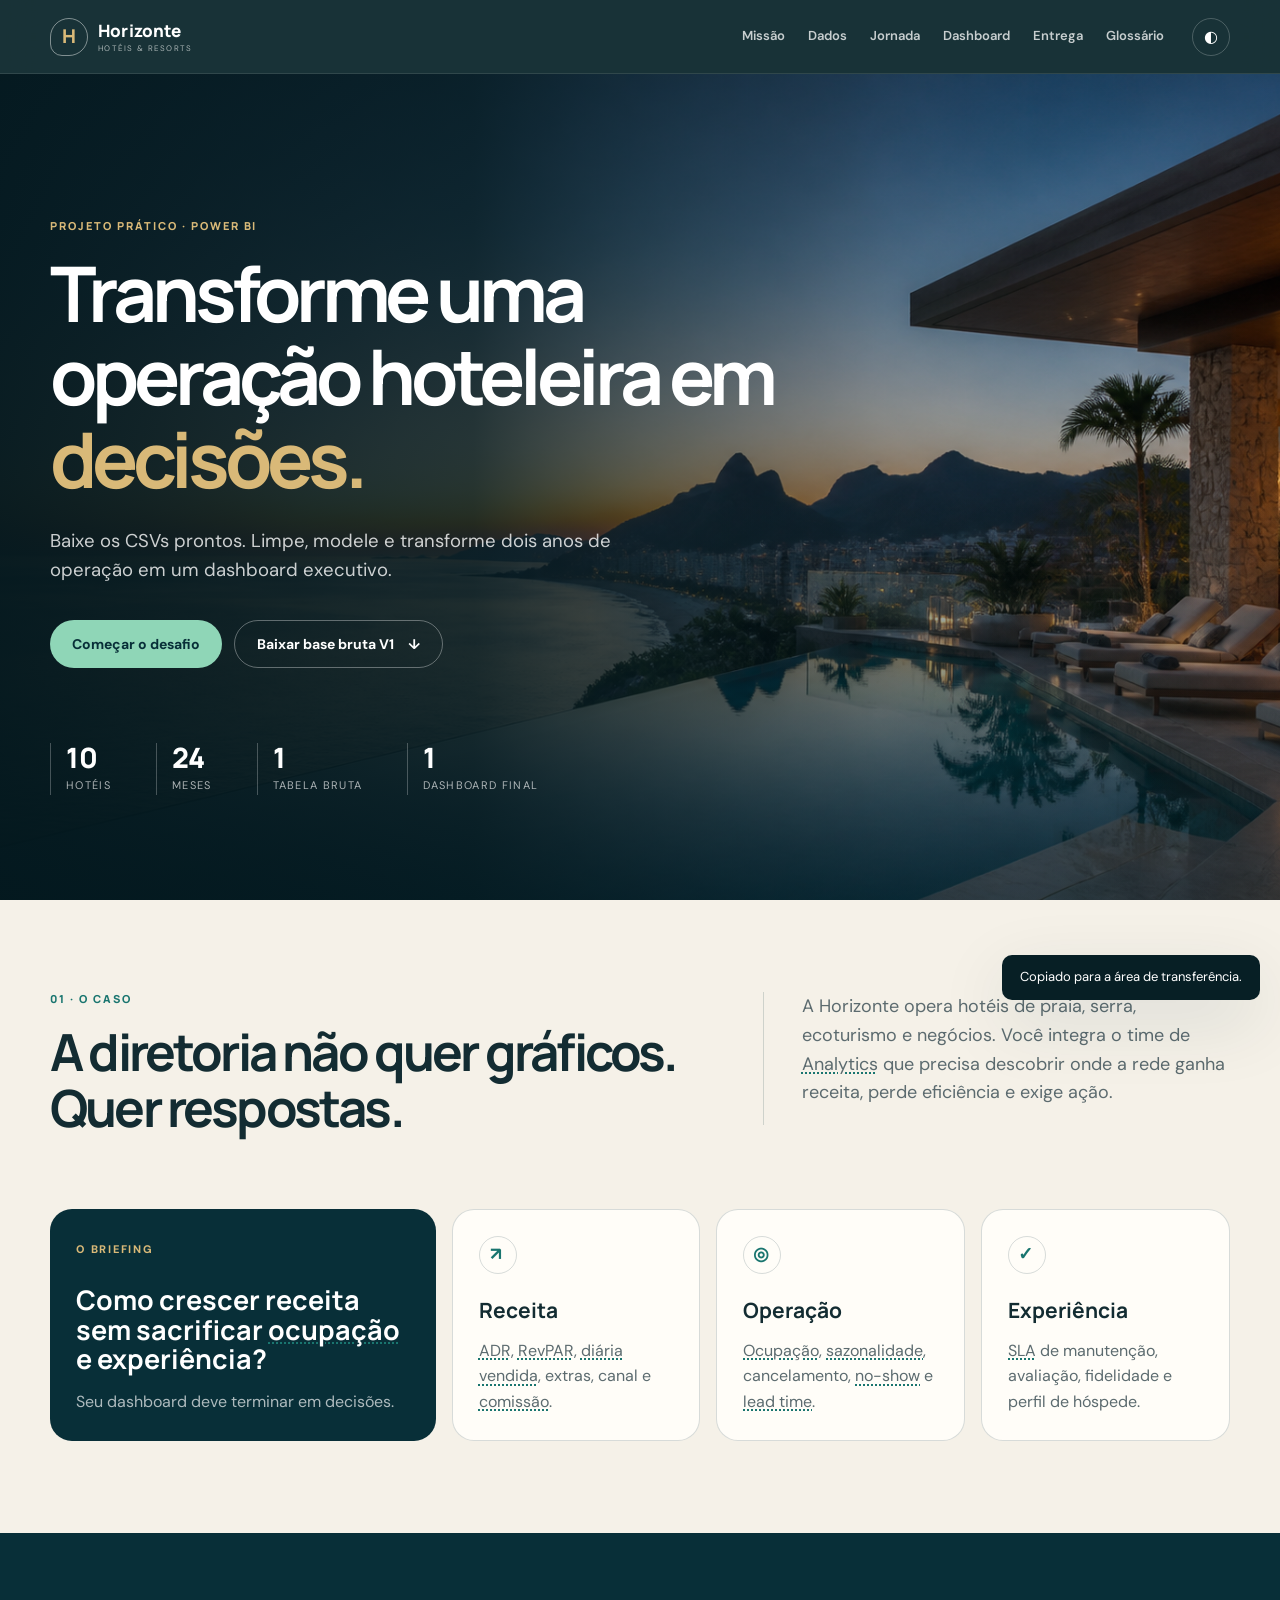
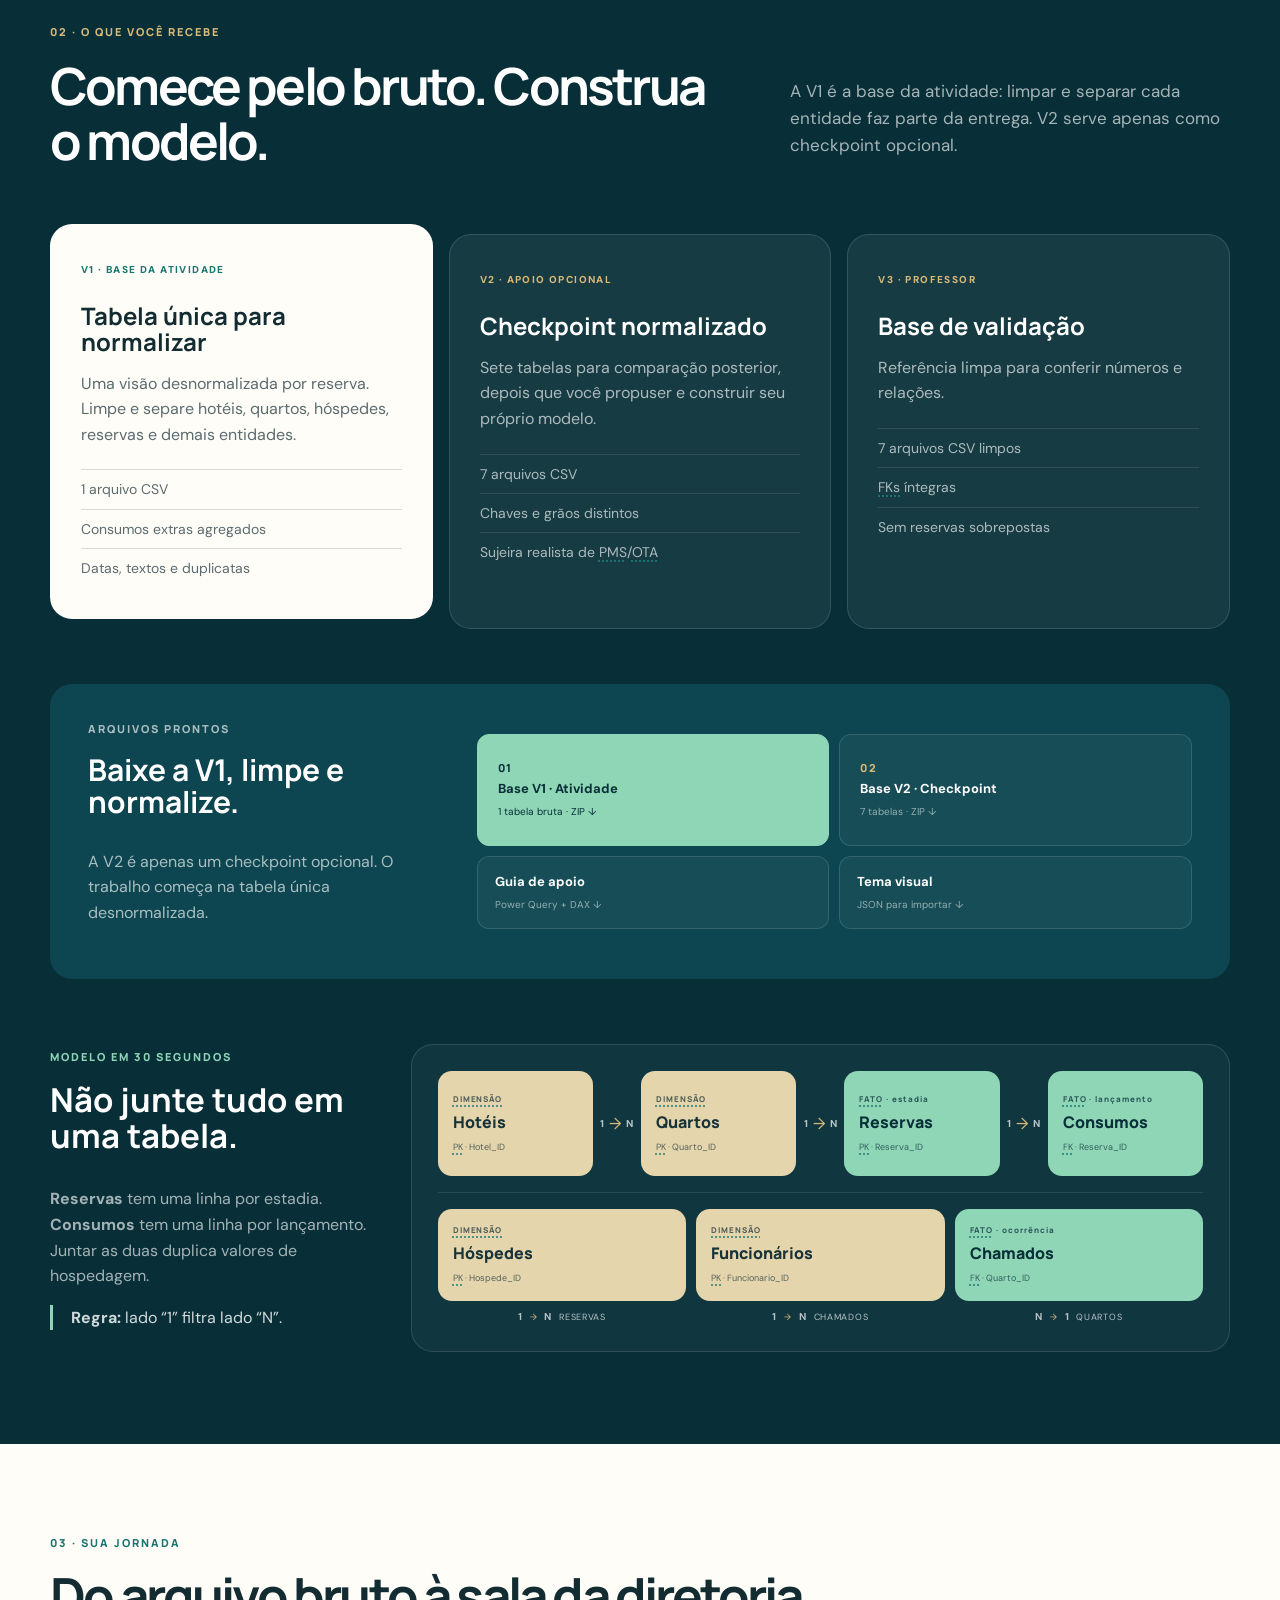
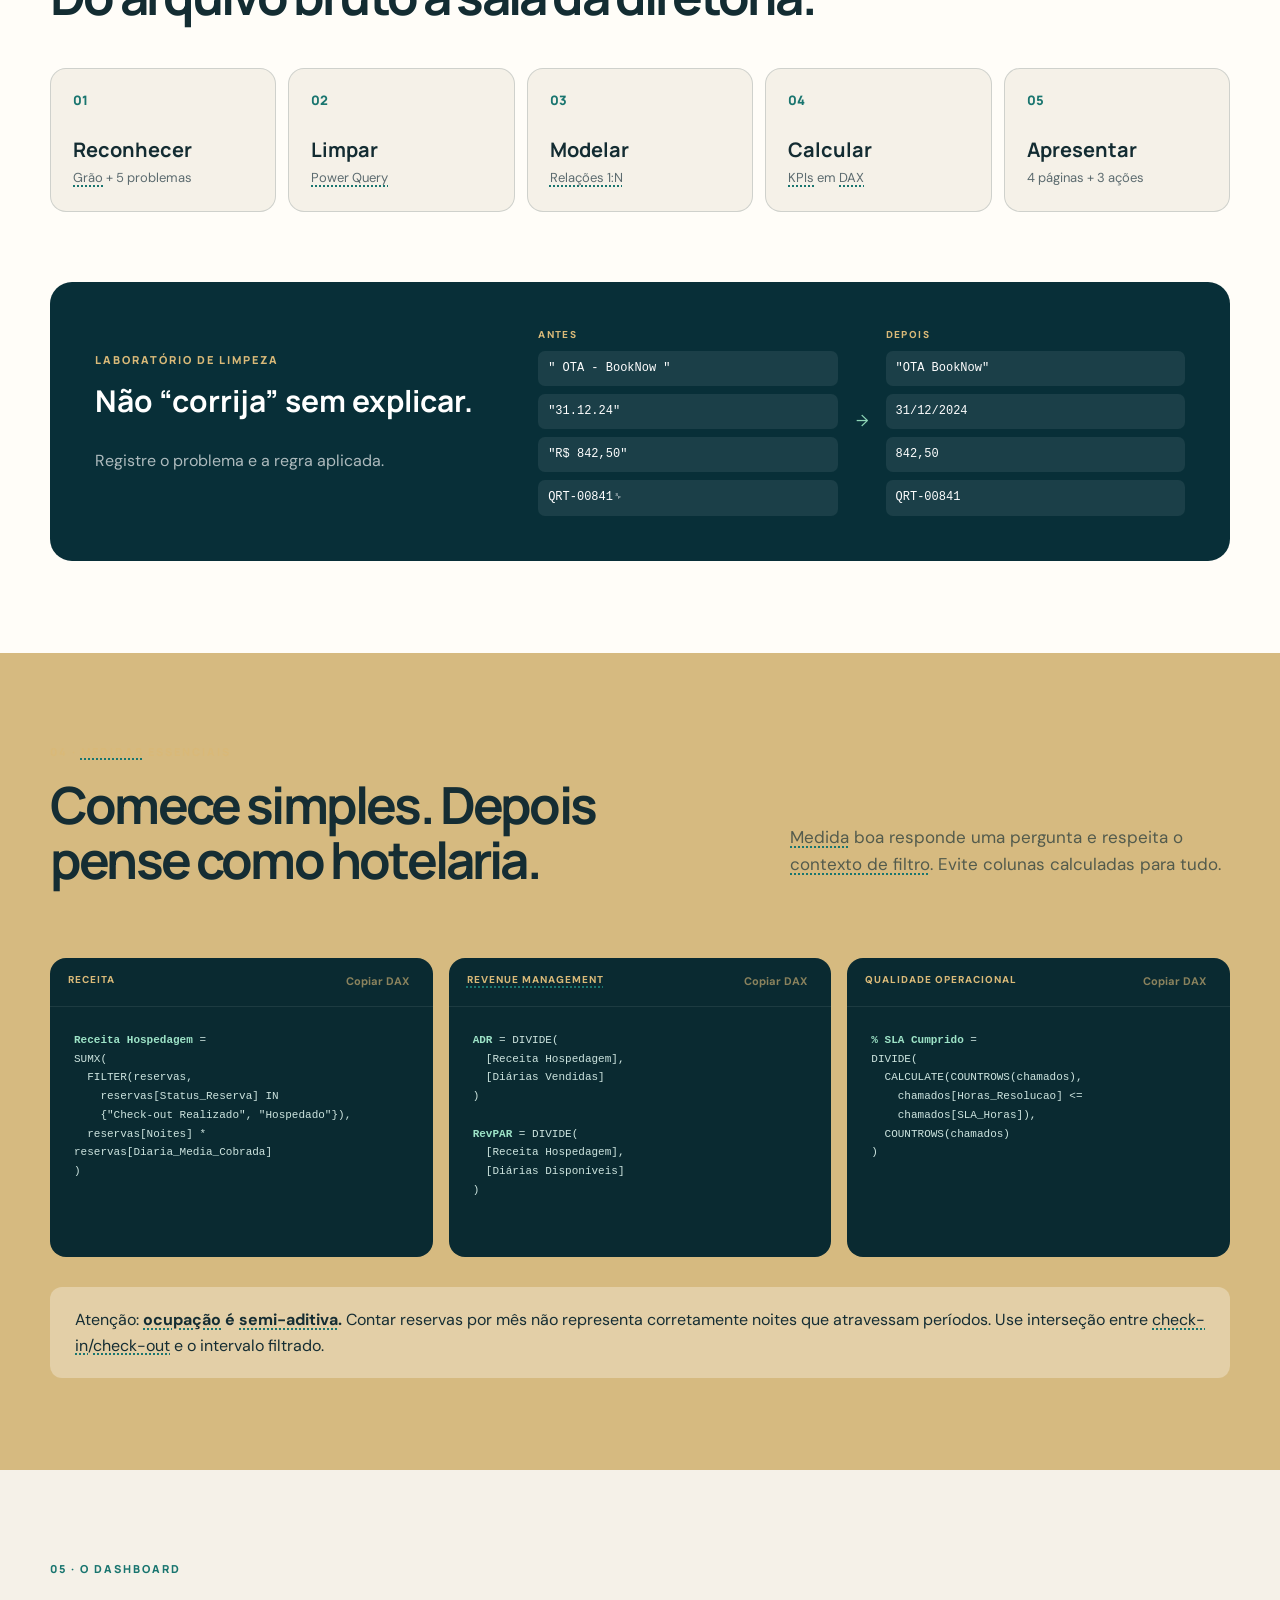
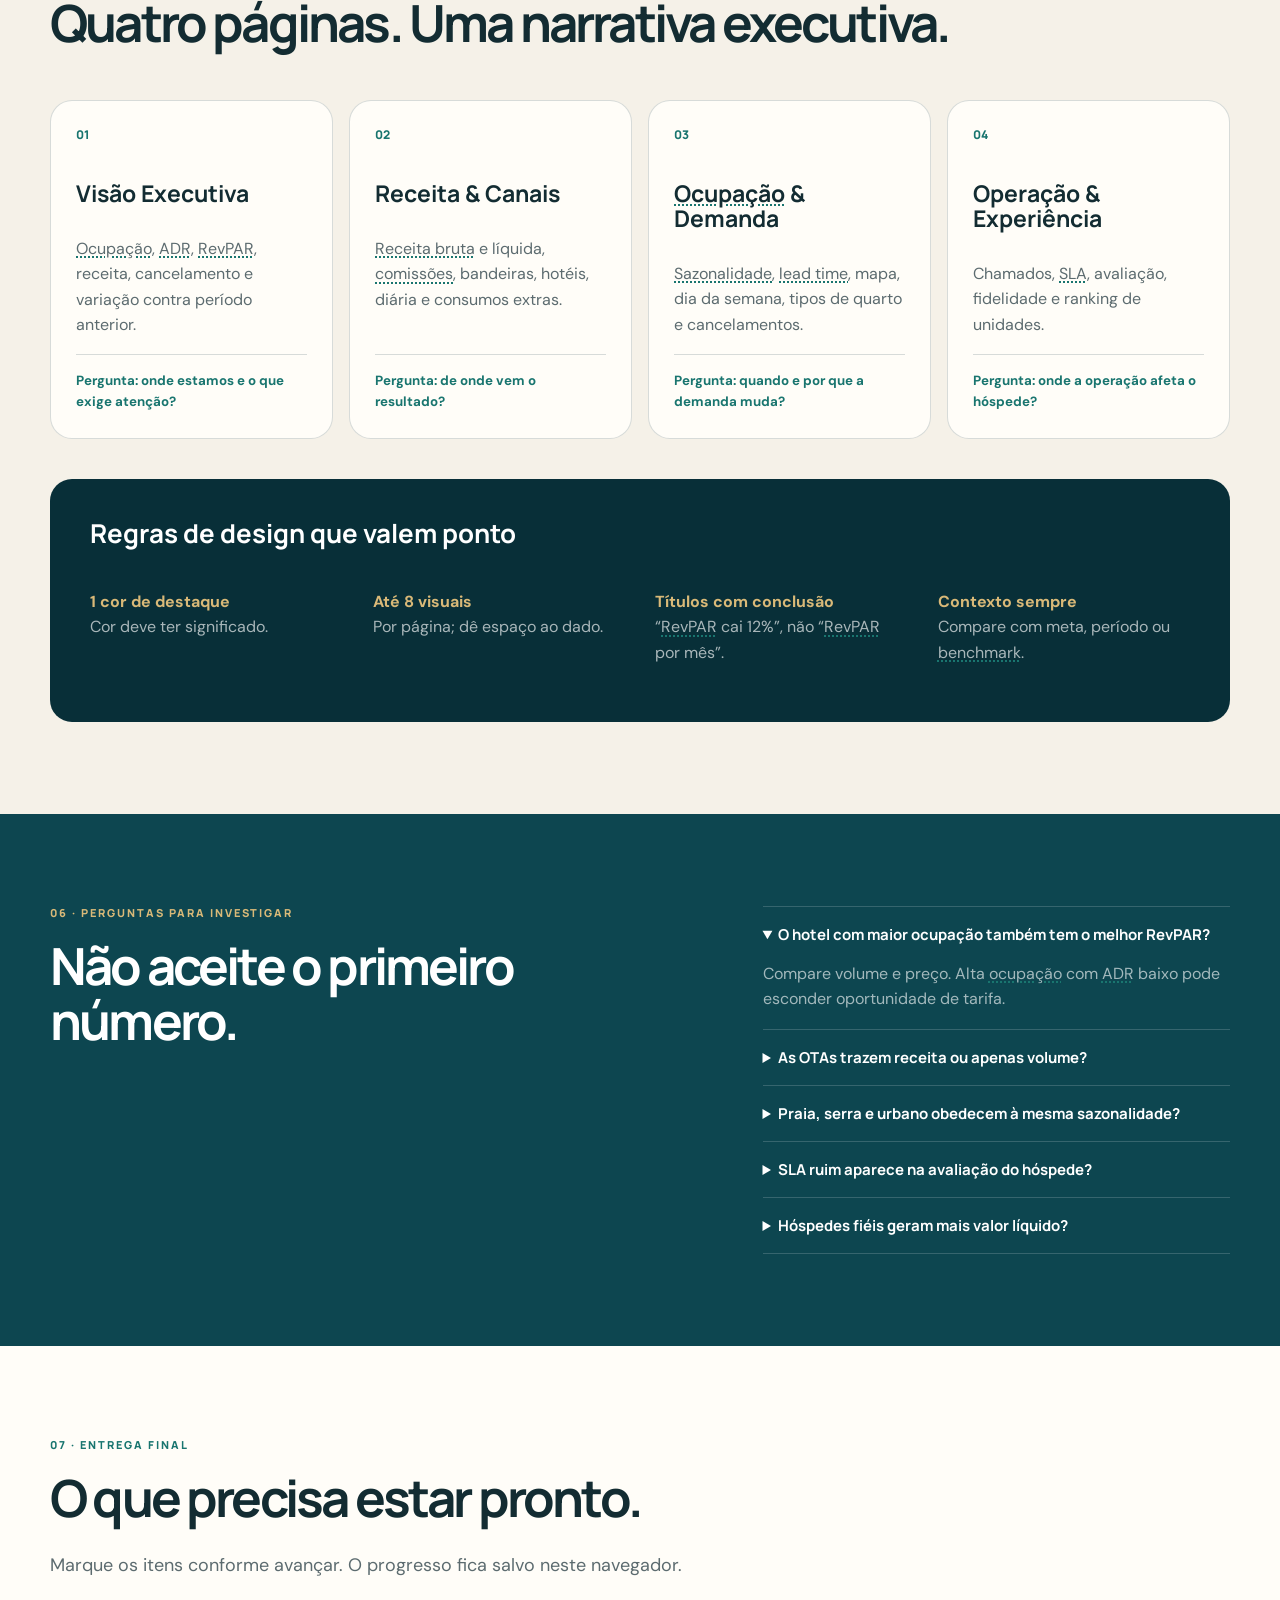
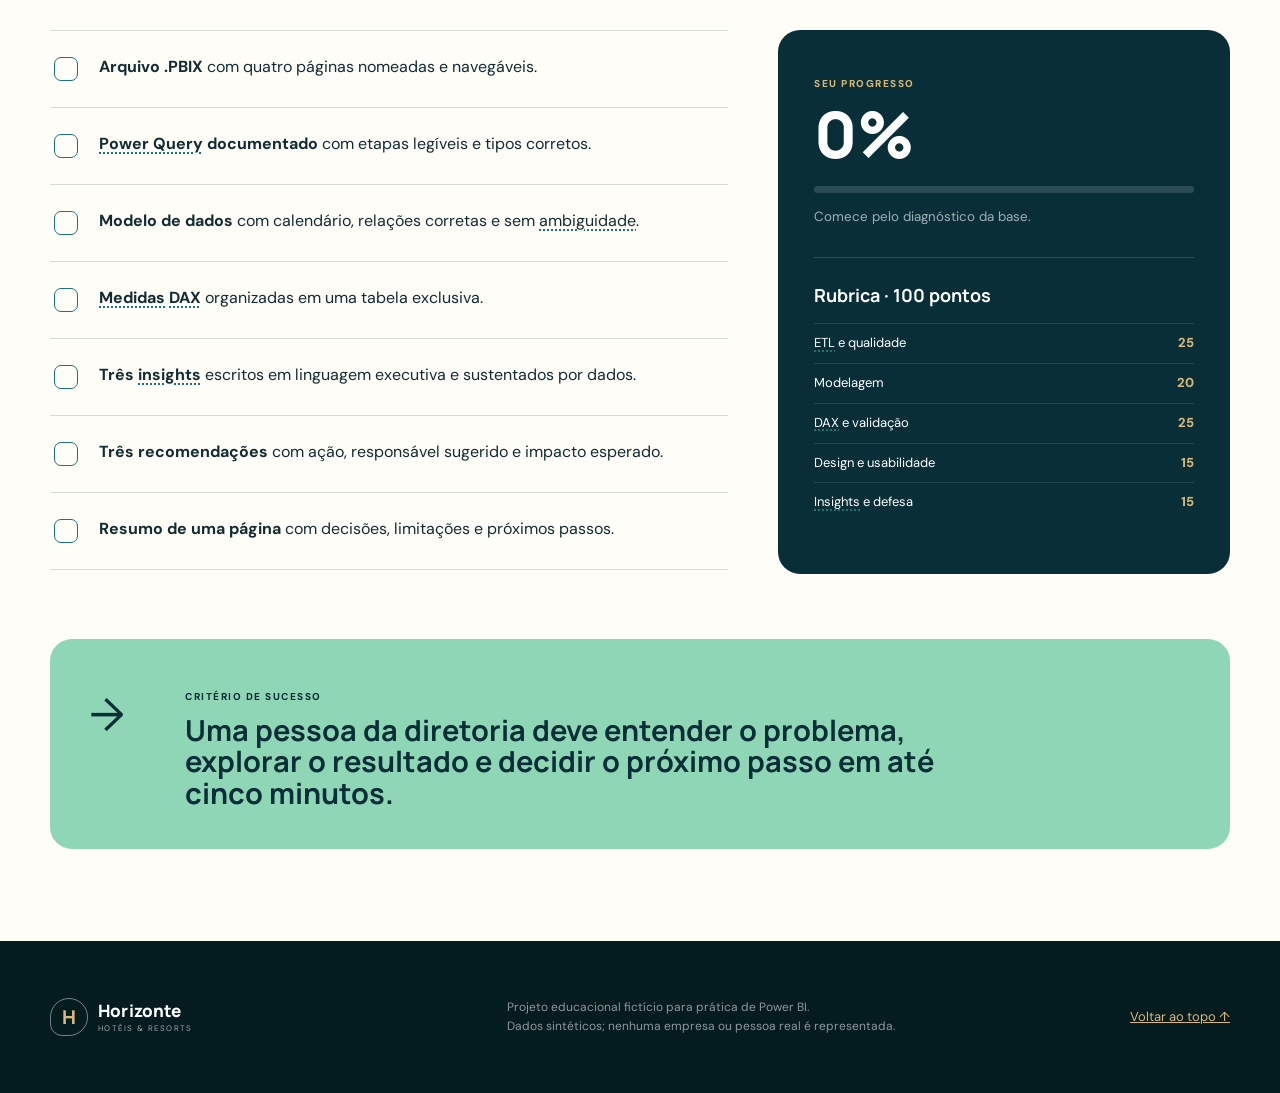
==== commit 44fd7205: "Prioriza base desnormalizada na atividade" ====
--- a/docs/index.html
+++ b/docs/index.html
@@ -48,12 +48,12 @@
         <p class="hero-copy">Baixe os CSVs prontos. Limpe, modele e transforme dois anos de operação em um dashboard executivo.</p>
         <div class="hero-actions">
           <a class="button primary" href="#missao">Começar o desafio</a>
-          <a class="button ghost" href="downloads/base-v2-desafio.zip" download>Baixar dados V2 <span>↓</span></a>
+          <a class="button ghost" href="downloads/base-v1-iniciante.zip" download>Baixar base bruta V1 <span>↓</span></a>
         </div>
         <dl class="hero-stats" aria-label="Resumo do desafio">
           <div><dt>10</dt><dd>hotéis</dd></div>
           <div><dt>24</dt><dd>meses</dd></div>
-          <div><dt>7</dt><dd>tabelas</dd></div>
+          <div><dt>1</dt><dd>tabela bruta</dd></div>
           <div><dt>1</dt><dd>dashboard final</dd></div>
         </dl>
       </div>
@@ -97,24 +97,24 @@
       <div class="wrap">
         <p class="eyebrow sand">02 · O QUE VOCÊ RECEBE</p>
         <div class="section-title-row">
-          <h2>O mesmo negócio em três níveis de dificuldade.</h2>
-          <p>O professor escolhe a versão conforme o nível da turma. A versão perfeita serve como gabarito de validação.</p>
+          <h2>Comece pelo bruto. Construa o modelo.</h2>
+          <p>A V1 é a base da atividade: limpar e separar cada entidade faz parte da entrega. V2 serve apenas como checkpoint opcional.</p>
         </div>
         <div class="version-grid">
-          <article class="version-card">
-            <span class="version-tag">V1 · INICIANTE</span>
-            <h3>Tabela única com erros</h3>
-            <p>Uma visão desnormalizada por reserva. Ideal para o primeiro contato com Power Query.</p>
+          <article class="version-card recommended">
+            <span class="version-tag">V1 · BASE DA ATIVIDADE</span>
+            <h3>Tabela única para normalizar</h3>
+            <p>Uma visão desnormalizada por reserva. Limpe e separe hotéis, quartos, hóspedes, reservas e demais entidades.</p>
             <ul>
               <li>1 arquivo CSV</li>
               <li>Consumos extras agregados</li>
               <li>Datas, textos e duplicatas</li>
             </ul>
           </article>
-          <article class="version-card recommended">
-            <span class="version-tag">V2 · RECOMENDADA</span>
-            <h3>Modelo normalizado com erros</h3>
-            <p>Sete tabelas para limpar, relacionar e transformar em modelo analítico.</p>
+          <article class="version-card">
+            <span class="version-tag">V2 · APOIO OPCIONAL</span>
+            <h3>Checkpoint normalizado</h3>
+            <p>Sete tabelas para comparação posterior, depois que você propuser e construir seu próprio modelo.</p>
             <ul>
               <li>7 arquivos CSV</li>
               <li>Chaves e grãos distintos</li>
@@ -136,12 +136,12 @@
         <div class="download-panel student-downloads">
           <div>
             <p class="eyebrow">ARQUIVOS PRONTOS</p>
-            <h3>Escolha sua base e abra no Power BI.</h3>
-            <p>Baixe o ZIP, extraia os CSVs e use <strong>Obter dados → Texto/CSV</strong>.</p>
+            <h3>Baixe a V1, limpe e normalize.</h3>
+            <p>A V2 é apenas um checkpoint opcional. O trabalho começa na tabela única desnormalizada.</p>
           </div>
           <div class="download-links primary-downloads">
-            <a class="download-main" href="downloads/base-v1-iniciante.zip" download><b>01</b><strong>Base V1 · Iniciante</strong><span>1 tabela CSV · ZIP ↓</span></a>
-            <a class="download-main recommended-download" href="downloads/base-v2-desafio.zip" download><b>02</b><strong>Base V2 · Desafio</strong><span>7 tabelas CSV · ZIP ↓</span></a>
+            <a class="download-main recommended-download" href="downloads/base-v1-iniciante.zip" download><b>01</b><strong>Base V1 · Atividade</strong><span>1 tabela bruta · ZIP ↓</span></a>
+            <a class="download-main" href="downloads/base-v2-desafio.zip" download><b>02</b><strong>Base V2 · Checkpoint</strong><span>7 tabelas · ZIP ↓</span></a>
             <a href="downloads/DICAS_POWERBI.md" download><strong>Guia de apoio</strong><span>Power Query + DAX ↓</span></a>
             <a href="assets/tema-horizonte.json" download><strong>Tema visual</strong><span>JSON para importar ↓</span></a>
           </div>
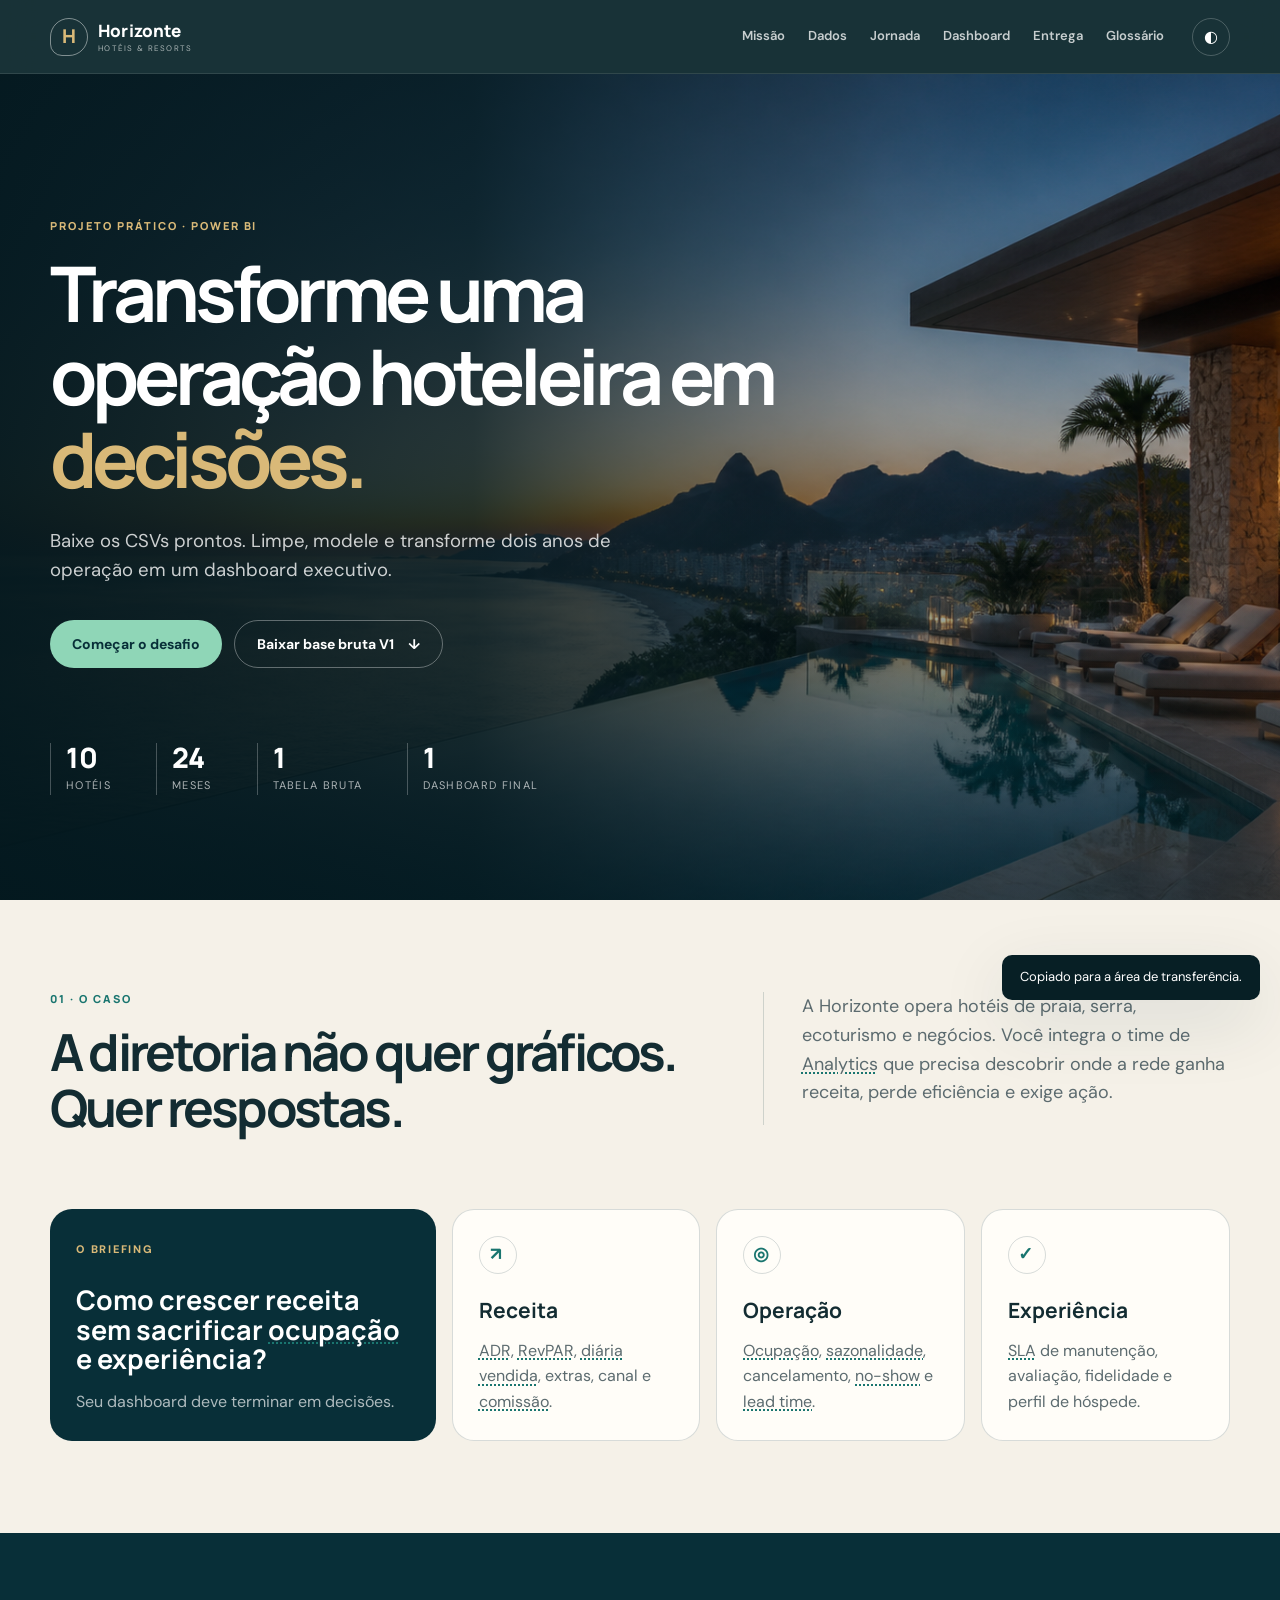
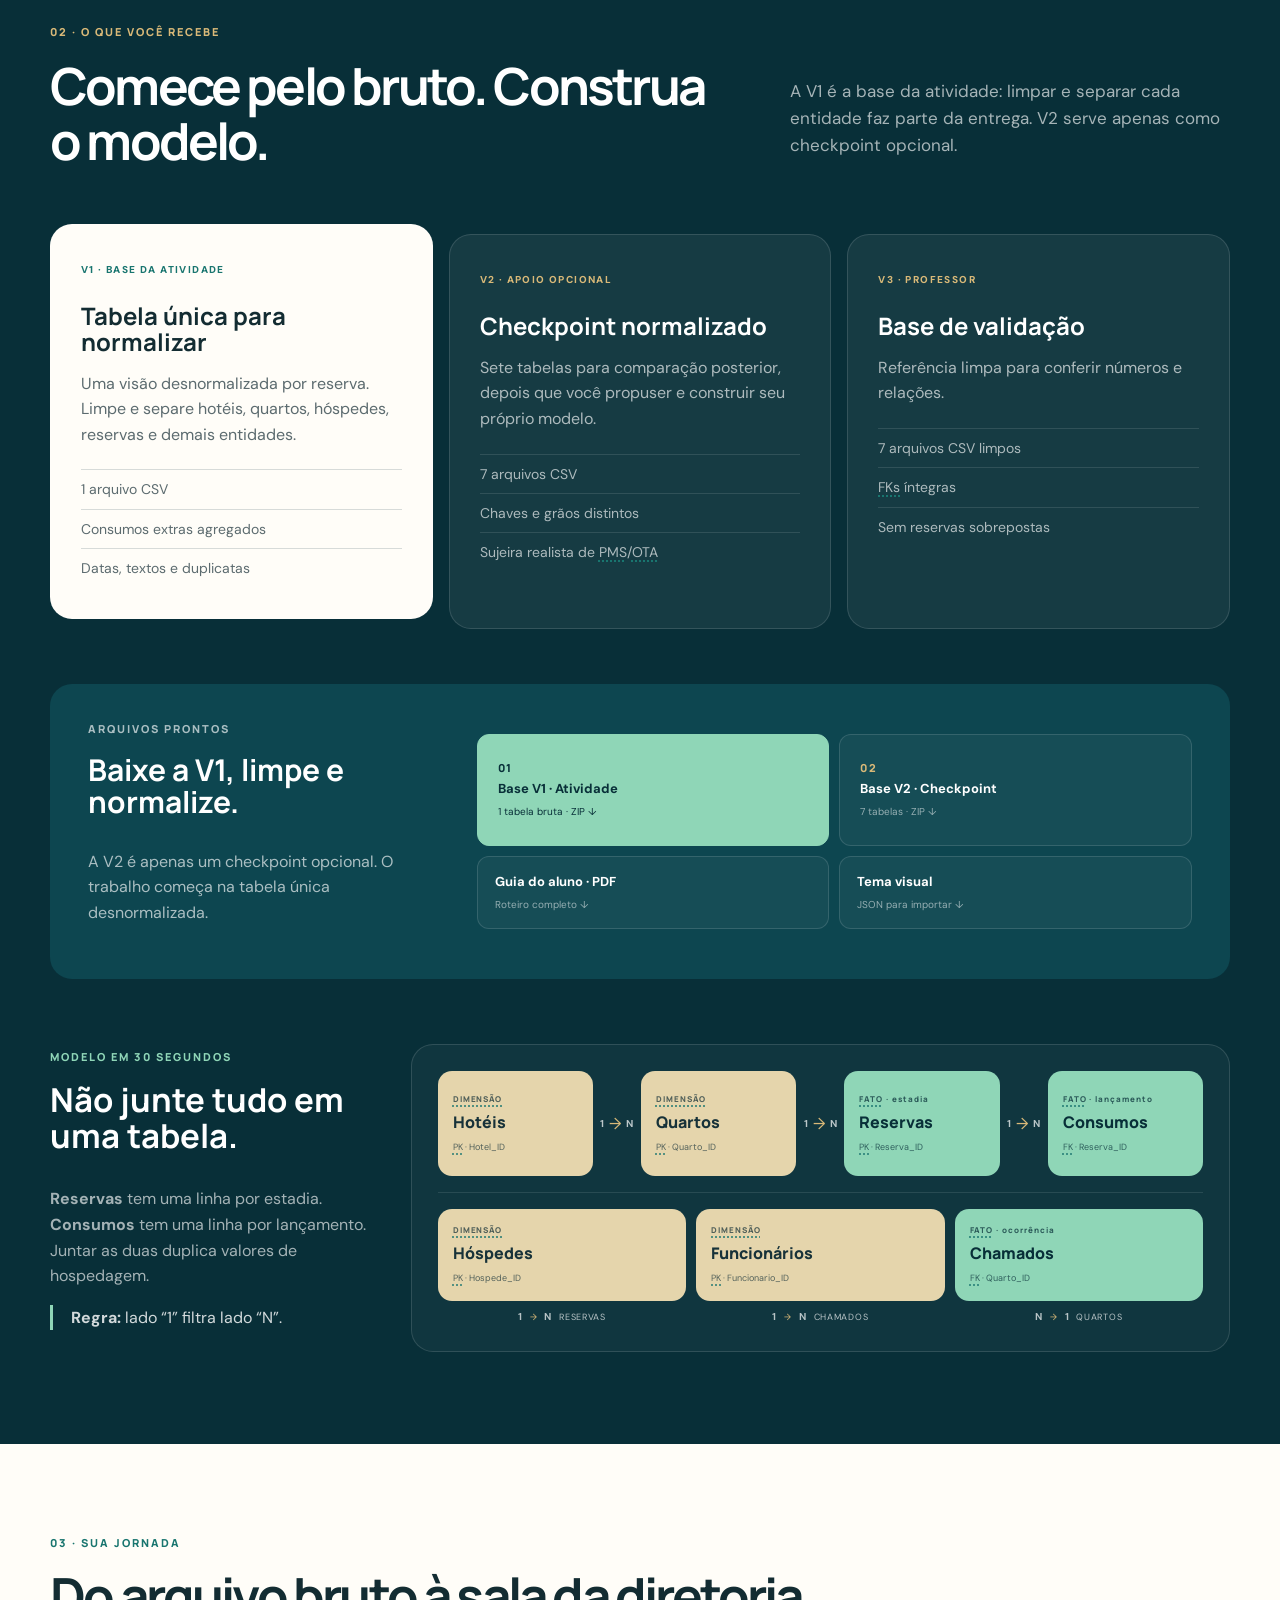
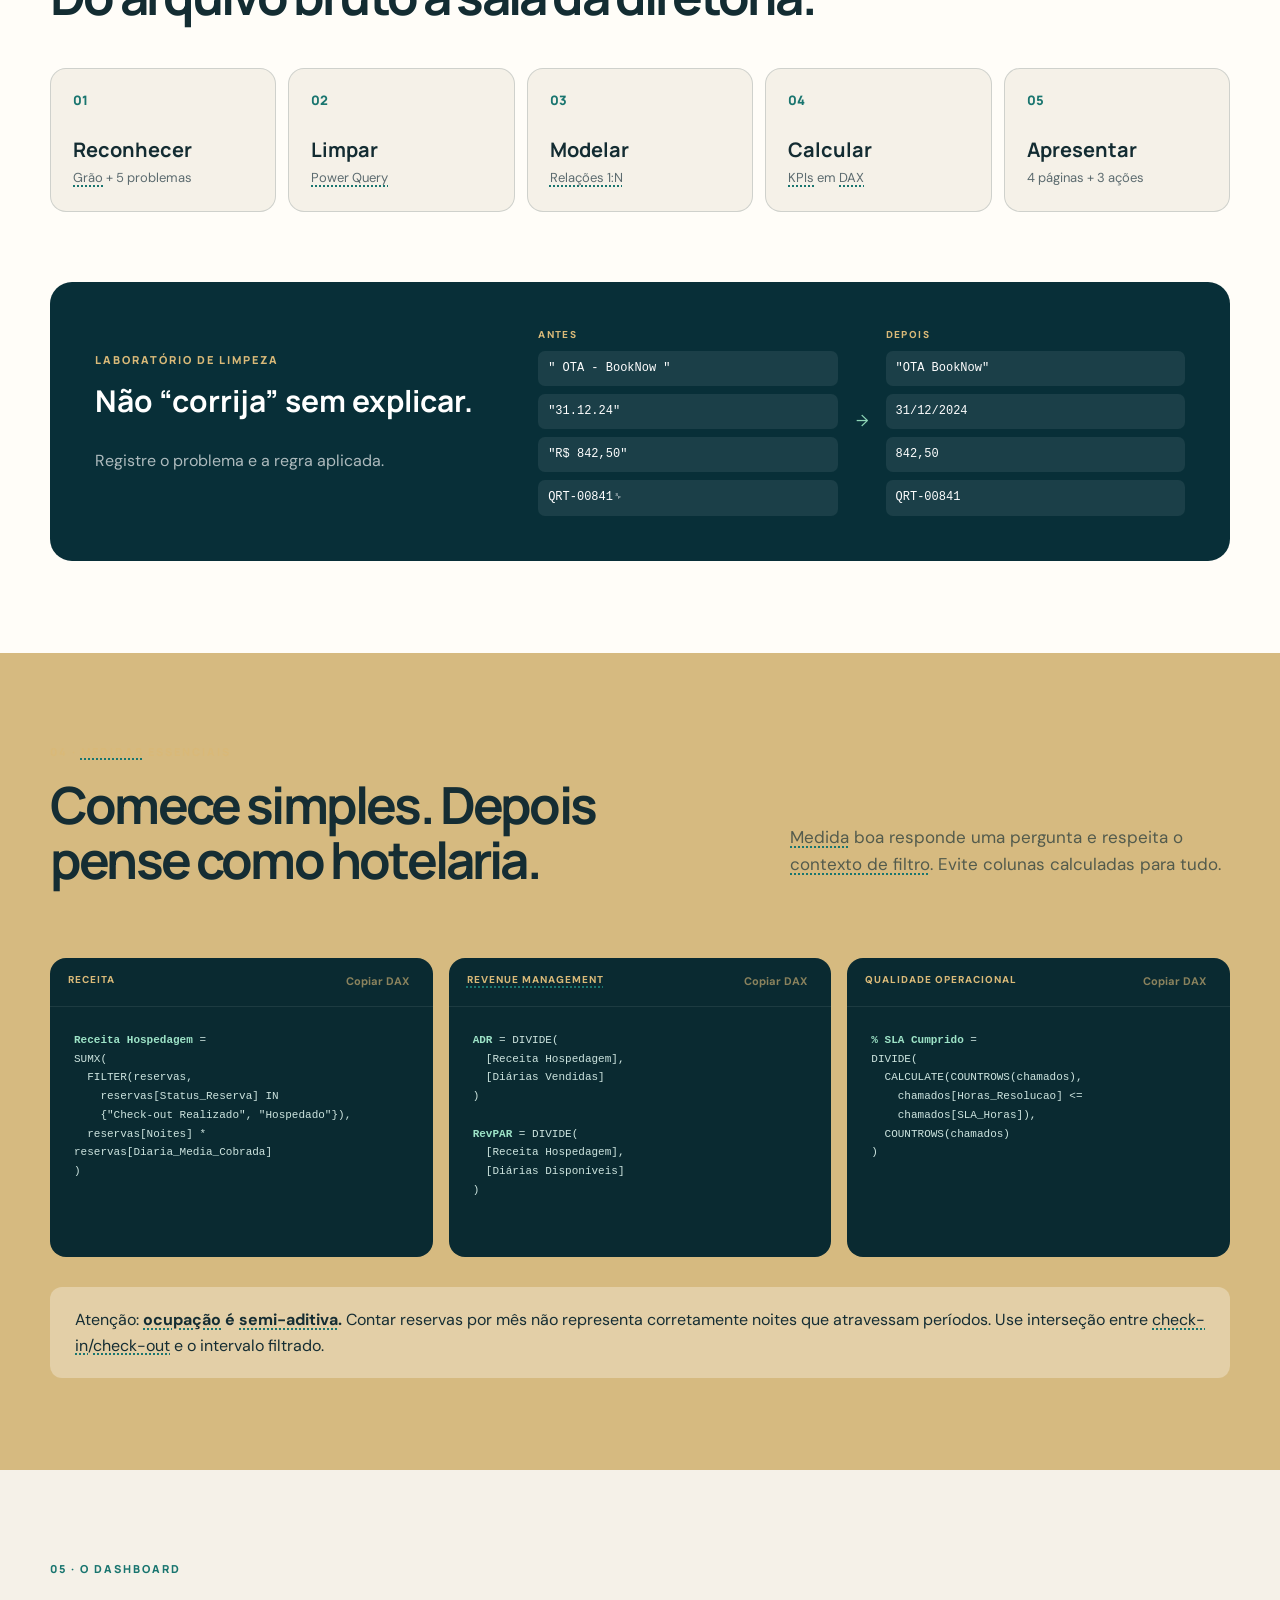
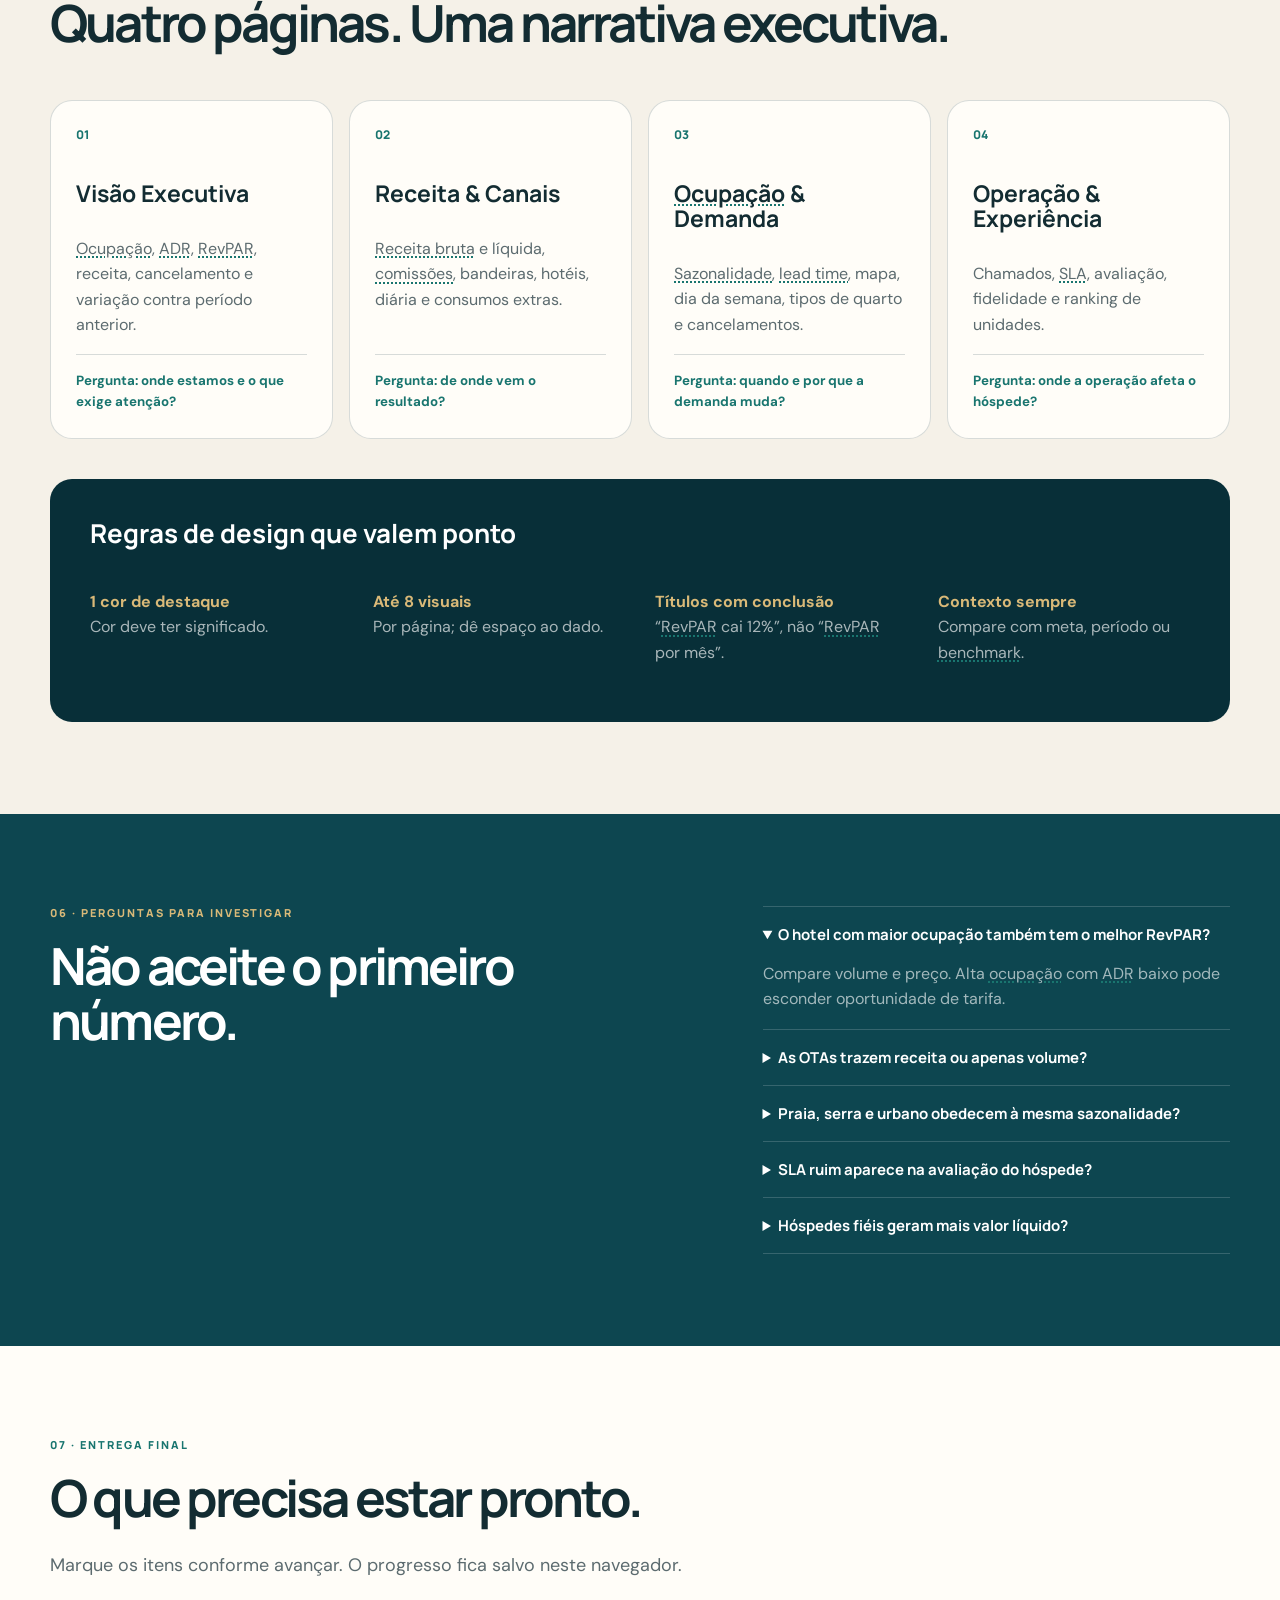
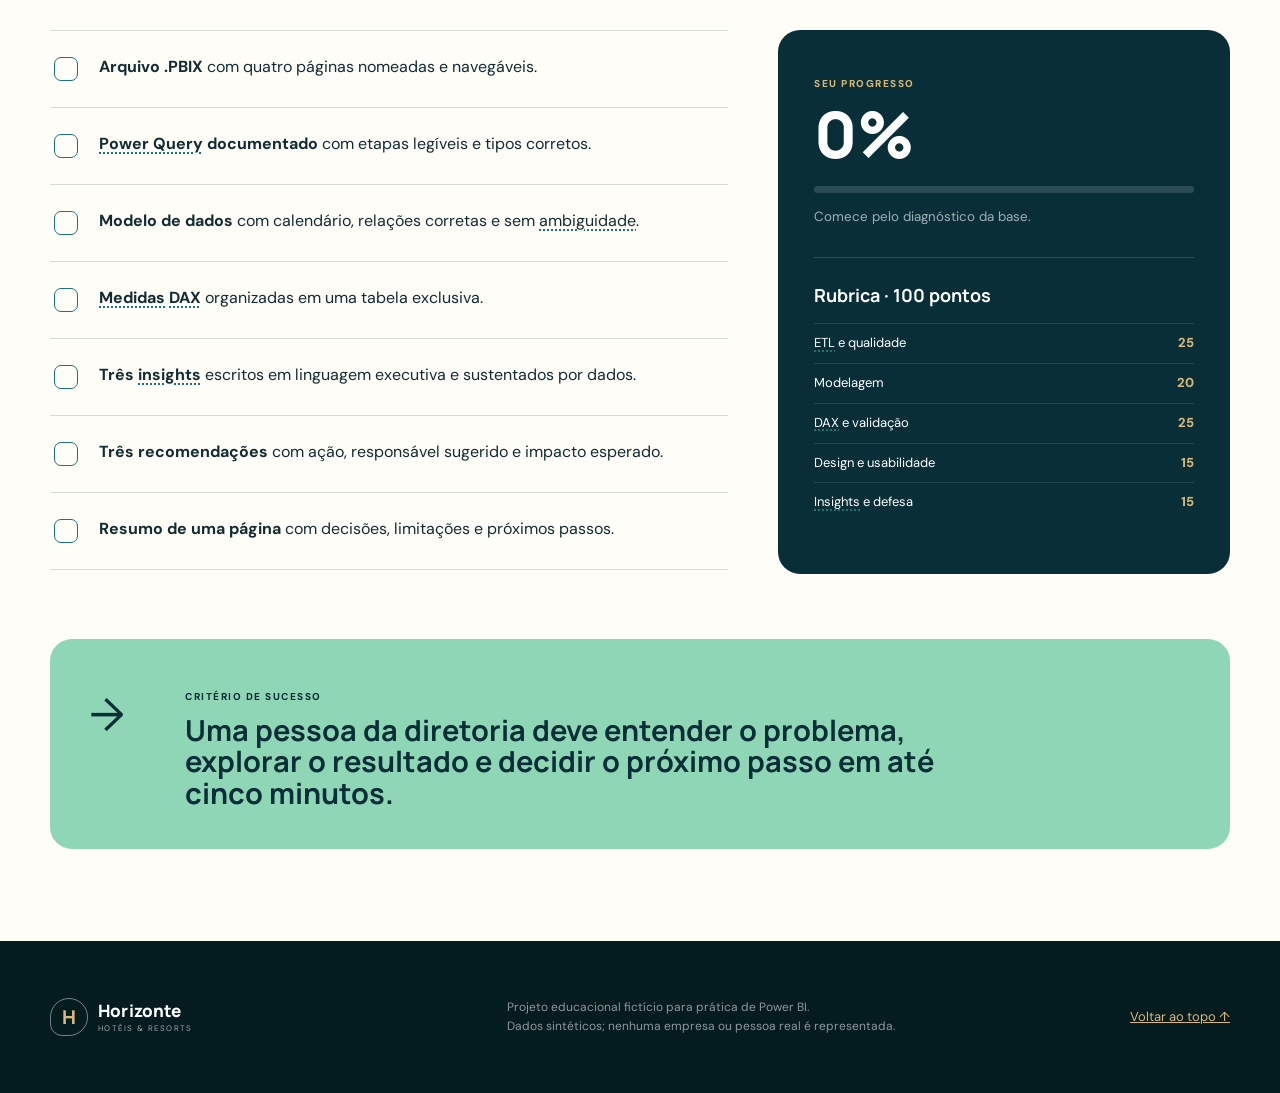
==== commit 3c3c295b: "Disponibiliza guia do aluno em PDF" ====
--- a/docs/index.html
+++ b/docs/index.html
@@ -142,7 +142,7 @@
           <div class="download-links primary-downloads">
             <a class="download-main recommended-download" href="downloads/base-v1-iniciante.zip" download><b>01</b><strong>Base V1 · Atividade</strong><span>1 tabela bruta · ZIP ↓</span></a>
             <a class="download-main" href="downloads/base-v2-desafio.zip" download><b>02</b><strong>Base V2 · Checkpoint</strong><span>7 tabelas · ZIP ↓</span></a>
-            <a href="downloads/DICAS_POWERBI.md" download><strong>Guia de apoio</strong><span>Power Query + DAX ↓</span></a>
+            <a href="downloads/GUIA_DO_ALUNO_POWERBI.pdf" download><strong>Guia do aluno · PDF</strong><span>Roteiro completo ↓</span></a>
             <a href="assets/tema-horizonte.json" download><strong>Tema visual</strong><span>JSON para importar ↓</span></a>
           </div>
         </div>
